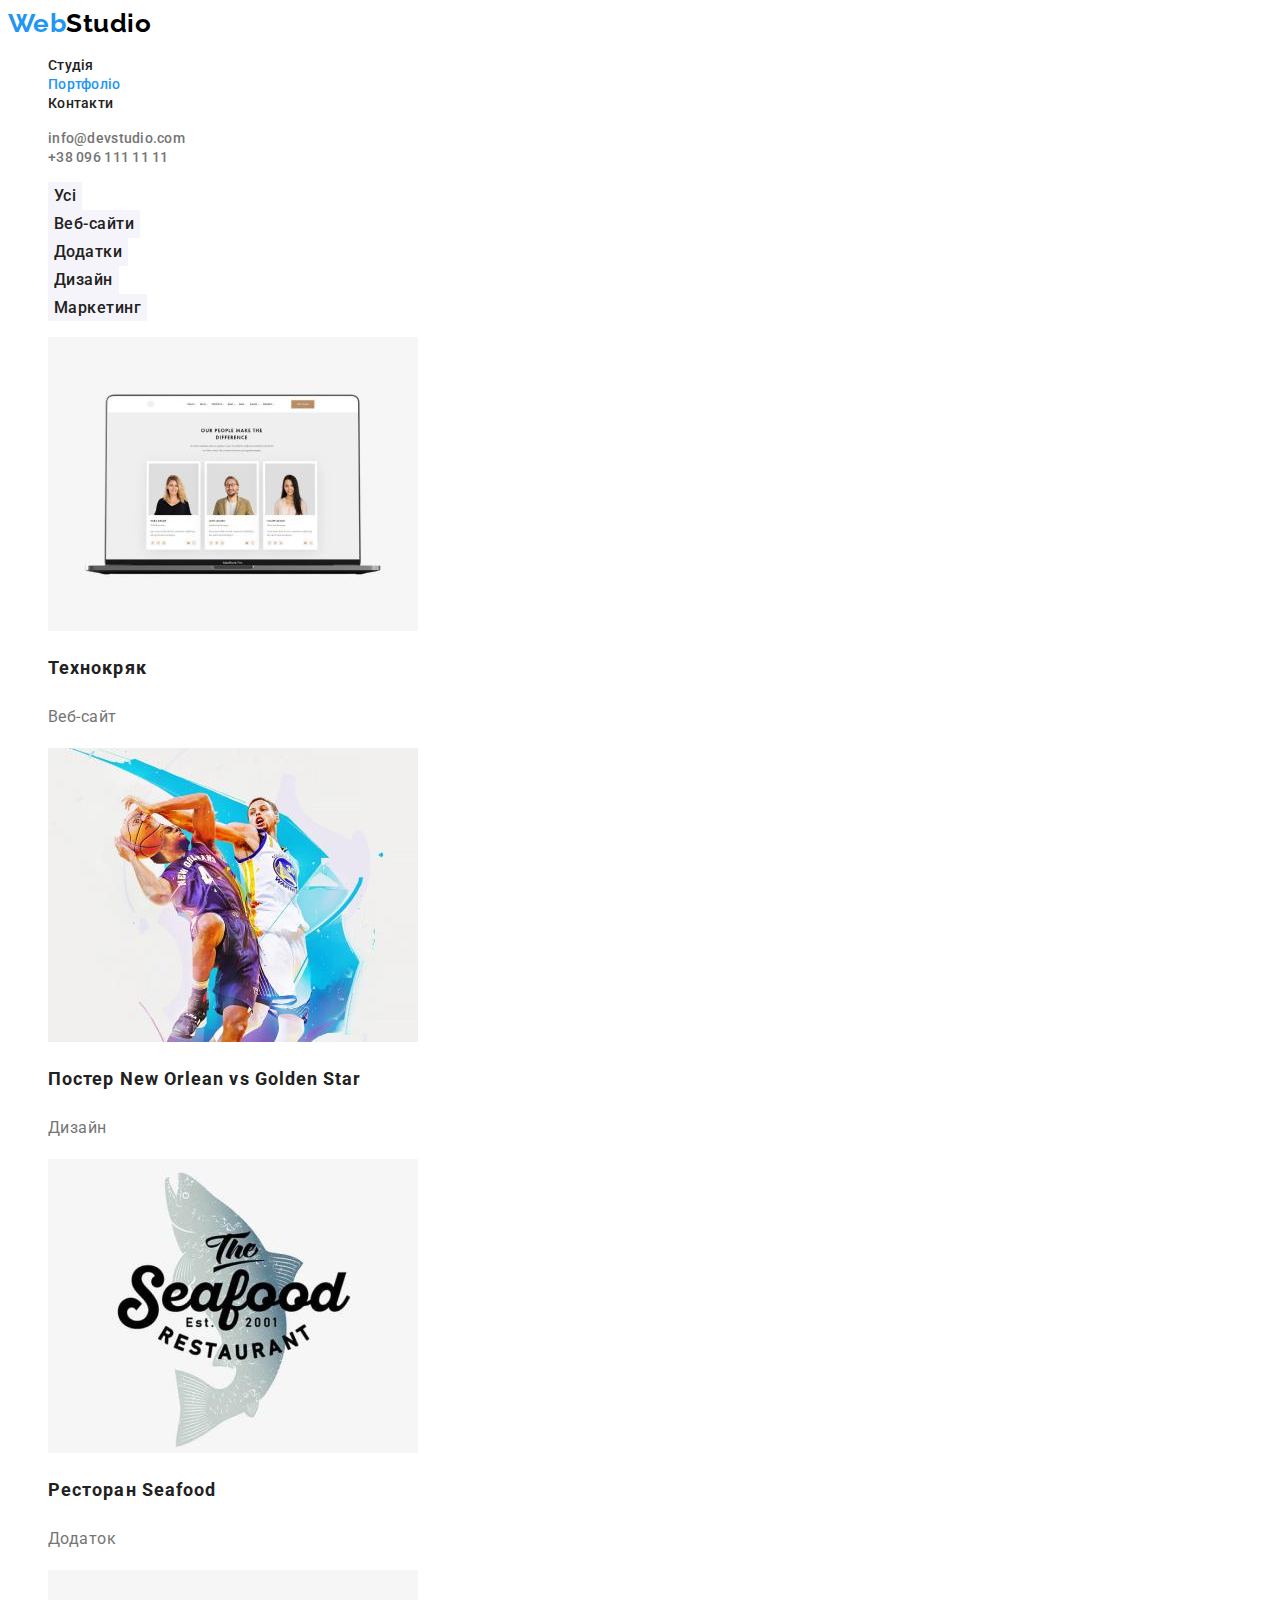
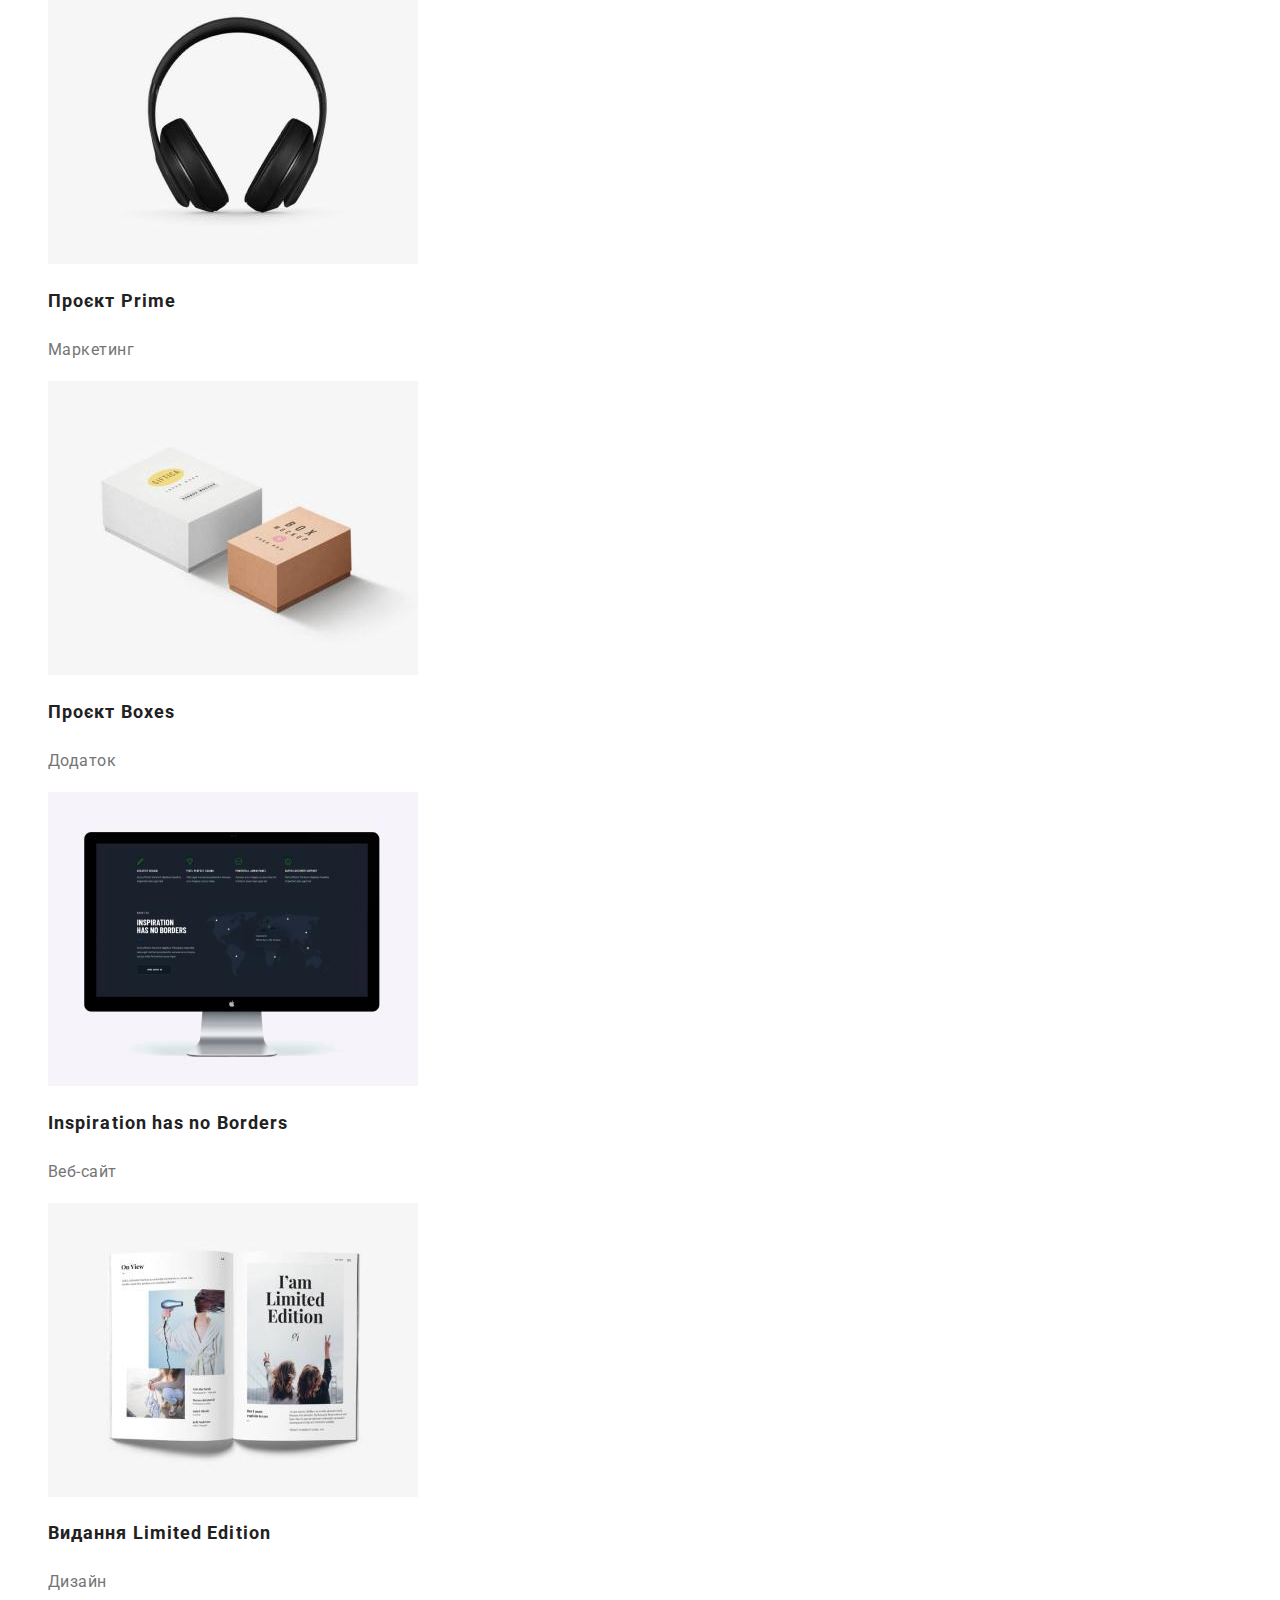
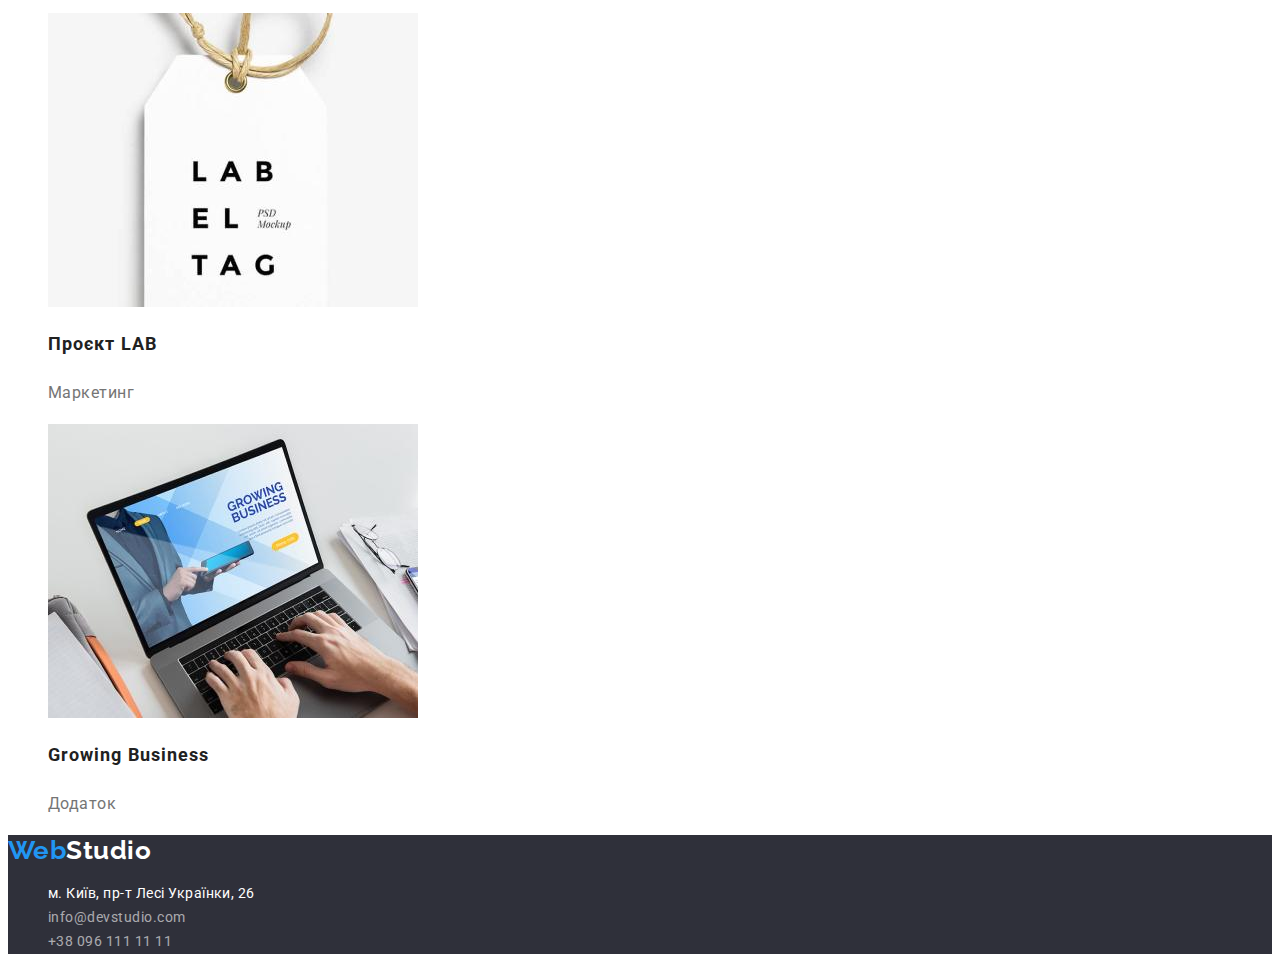
==== portfolio.html @ 3ae91837 "Initial commit" ====
<!DOCTYPE html>
<html lang="uk">
<head>
    <meta charset="UTF-8">
    <meta http-equiv="X-UA-Compatible" content="IE=edge">
    <meta name="viewport" content="width=device-width, initial-scale=1.0">
    <link rel="preconnect" href="https://fonts.googleapis.com">
    <link rel="preconnect" href="https://fonts.gstatic.com" crossorigin>
    <link href="https://fonts.googleapis.com/css2?family=Raleway:wght@700&family=Roboto:wght@400;500;700;900&display=swap" rel="stylesheet">
    <link rel="stylesheet" href="./css/styles.css">
    <title>Portfolio</title>
</head>
<body>
    <header class="header">
        <nav>
            <a class="logo link" href="./index.html">Web<span class="header-logo">Studio</span></a>
            <ul class="header-list list">
                <li class="header-item"><a class="header-link link" href="./index.html">Студія</a></li>
                <li class="header-item"><a class="header-link link current" href="./portfolio.html">Портфоліо</a></li>
                <li class="header-item"><a class="header-link link" href="">Контакти</a></li>
            </ul>
        </nav>
        <ul class="header-contacts list">
            <li><a class="header-contacts-link link" href="mailto:info@devstudio.com">info@devstudio.com</a></li>
            <li><a class="header-contacts-link link" href="tel:+380961111111">+38 096 111 11 11</a></li>
        </ul>
    </header>
    <main>  
        <section class="project">
            <h1 hidden>Наші проекти</h1>
            <ul class="projects-filter list">
                <li><button class="projects-btn btn" type="button">Усі</button></li>
                <li><button class="projects-btn btn" type="button">Веб-сайти</button></li>
                <li><button class="projects-btn btn" type="button">Додатки</button></li>
                <li><button class="projects-btn btn" type="button">Дизайн</button></li>
                <li><button class="projects-btn btn" type="button">Маркетинг</button></li>
            </ul>
            <ul class="projects-list list">
                <li class="projects-item">
                    <a class="projects-link link" href="" target="_blank" rel="noopener noreferrer nofollow">
                        <img src="./images/laptop.jpg" alt="Ноутбук" width="370" height="294">
                        <h2 class="projects-title title">Технокряк</h2>
                        <p class="projects-text">Веб-сайт</p>
                    </a>
                </li>
                <li class="projects-item">
                    <a class="projects-link link" href="" target="_blank" rel="noopener noreferrer nofollow">
                        <img src="./images/basketball.jpg" alt="Два баскетболісти НБА" width="370" height="294">
                        <h2 class="projects-title title">Постер New Orlean vs Golden Star</h2>
                        <p class="projects-text">Дизайн</p>
                    </a>
                </li>
                <li class="projects-item">
                    <a class="projects-link link" href="" target="_blank" rel="noopener noreferrer nofollow">
                        <img src="./images/seefood.jpg" alt="Логотіп ресторану море продуктів" width="370" height="294">
                        <h2 class="projects-title title">Ресторан Seafood</h2>
                        <p class="projects-text">Додаток</p>
                    </a>
                </li>
                <li class="projects-item">
                    <a class="projects-link link" href="" target="_blank" rel="noopener noreferrer nofollow">
                        <img src="./images/headphones.jpg" alt="Навушники" width="370" height="294">
                        <h2 class="projects-title title">Проєкт Prime</h2>
                        <p class="projects-text">Маркетинг</p>
                    </a>
                </li>
                <li class="projects-item">
                    <a class="projects-link link" href="" target="_blank" rel="noopener noreferrer nofollow">
                        <img src="./images/box.jpg" alt="Коробки" width="370" height="294">
                        <h2 class="projects-title title">Проєкт Boxes</h2>
                        <p class="projects-text">Додаток</p>
                    </a>
                </li>
                <li class="projects-item">
                    <a class="projects-link link" href="">
                        <img src="./images/computer.jpg" alt="Монітор" width="370" height="294">
                        <h2 class="projects-title title">Inspiration has no Borders</h2>
                        <p class="projects-text">Веб-сайт</p>
                    </a>
                </li>
                <li class="projects-item">
                    <a class="projects-link link" href="">
                        <img src="./images/book.jpg" alt="Книга" width="370" height="294">
                        <h2 class="projects-title title">Видання Limited Edition</h2>
                        <p class="projects-text">Дизайн</p>
                    </a>
                </li>
                <li class="projects-item">
                    <a class="projects-link link" href="" target="_blank" rel="noopener noreferrer nofollow">
                        <img src="./images/library.jpg" alt="Голотіп бібліотеки" width="370" height="294">
                        <h2 class="projects-title title">Проєкт LAB</h2>
                        <p class="projects-text">Маркетинг</p>
                    </a>
                </li>
                <li class="projects-item">
                    <a class="projects-link link" href="" target="_blank" rel="noopener noreferrer nofollow">
                        <img src="./images/work-laptop.jpg" alt="Робота за ноутбуком" width="370" height="294">
                        <h2 class="projects-title title">Growing Business</h2>
                        <p class="projects-text">Додаток</p>
                    </a>
                </li>
            </ul>
        </section>
    </main>
    <footer class="footer">
        <a class="logo link" href="./index.html">Web<span class="footer-logo">Studio</span></a>
        <address class="footer-address">
                <ul class="footer-list list">
                    <li class="footer-item item"><a class="footer-address-text link" href="https://goo.gl/maps/CPtrU1FHBa2aNyZL9" target="_blank" rel="noopener noreferrer nofollow">м. Київ, пр-т Лесі Українки, 26</a></li>
                    <li class="footer-item item"><a class="footer-link link" href="mailto:info@devstudio.com">info@devstudio.com</a></li>
                    <li class="footer-item item"><a class="footer-link link" href="tel:+380961111111">+38 096 111 11 11</a></li>
                </ul>
        </address>
    </footer>
</body>
</html>
---- css/styles.css ----
:root {
    --title-color: #212121;
    --text-color: #757575;
    --secondary-color: #ffffff;
    --accent-color: #2196f3;
    --header-logo: #000000;
    --footer-logo: #ffffff;
    --primary-background-color: #ffffff;
    --secondary-background-color: #2f303a;
    --team-background-color: #f5f4fa;
    --footer-link-color: rgba(255, 255, 255, 0.6);
    --hero-hover-btn-color: #188ce8;
    --project-btn-bg-color: #f5f4fa;
}

body {
    font-family: 'Roboto', sans-serif;
    letter-spacing: 0.03em;
    color: var(--text-color);
    background-color: var(--primary-background-color);
}

.link.current {
    color: var(--accent-color);
}

.title {
    color: var(--title-color);
}

.link {
    text-decoration: none;
}

.list {
    list-style: none;
}

.btn {
    cursor: pointer;
    border: none;
    font-family: inherit;
}

.logo {
    font-family: 'Raleway', sans-serif;
    font-weight: 700;
    font-size: 26px;
    line-height: 1.19;
    color: var(--accent-color);
}

/* -----HEADER----- */

.header {
    background-color: var(--primary-background-color);
}

.header-logo {
    color: var(--header-logo);
}

.header-link {
    font-weight: 500;
    font-size: 14px;
    line-height: 1.14;
    letter-spacing: 0.02em;
    color: var(--title-color);
}

.header-link:hover,
.header-link:focus,
.header-contacts-link:hover,
.header-contacts-link:focus {
    color: var(--accent-color);
}

.header-contacts-link {
    font-weight: 500;
    font-size: 14px;
    line-height: 1.14;
    letter-spacing: 0.02em;
    color: var(--text-color);
}


/* -----HERO----- */
.hero {
    background: var(--secondary-background-color);
}

.hero-title {
    font-weight: 900;
    font-size: 44px;
    line-height: 1.36;
    text-align: center;
    letter-spacing: 0.06em;
    text-transform: uppercase;
    color: var(--secondary-color);
}

.hero-btn {
    font-size: 16px;
    line-height: 1.87;
    display: flex;
    align-items: center;
    text-align: center;
    letter-spacing: 0.06em;
    background: var(--accent-color);
    color: var(--secondary-color);
}

.hero-btn:hover,
.hero-btn:focus {
    background-color: var(--hero-hover-btn-color);
    color: var(--secondary-color);
}

/* -----ADVANTAGES----- */
.advantages-title {
    font-size: 14px;
    line-height: 1.14;
    text-transform: uppercase;
}

.advantages-text {
    font-size: 14px;
    line-height: 1.71;
}

/* -----WORK----- */
.work-title {
    font-size: 36px;
    line-height: 1.16;
    text-align: center;
}

/* -----TEAM----- */
.team {
    background-color: var(--team-background-color);
}

.team-item{
    background-color: var(--primary-background-color);
}

.team-title {
    font-size: 36px;
    line-height: 1.16;
    text-align: center;
}

.team-name {
    font-weight: 500;
    font-size: 16px;
    line-height: 1.19;
    text-align: center;
}

.team-text {
    font-size: 16px;
    line-height: 1.19;
    text-align: center;
}

/* -----FOOTER----- */
.footer {
    background: var(--secondary-background-color);
}

.footer-logo {
    color: var(--footer-logo);
}

.footer-address-text {
    font-style: normal;
    font-size: 14px;
    line-height: 1.71;
    color: var(--secondary-color);
}

.footer-link {
    font-style: normal;
    font-size: 14px;
    line-height: 1.71;
    color: var(--footer-link-color);
}

.footer-link:hover,
.footer-link:focus {
    color: var(--accent-color);
}

/* -----PROJECTS----- */
.projects-btn {
    font-weight: 500;
    font-size: 16px;
    line-height: 1.62;
    text-align: center;
    letter-spacing: 0.03em;
    background-color: var(--project-btn-bg-color);
    color: var(--title-color);
}

.projects-btn:hover,
.projects-btn:focus {
    background: var(--accent-color);
    color: var(--secondary-color);;
}

.projects-title {
    font-weight: 700;
    font-size: 18px;
    line-height: 2;
    letter-spacing: 0.06em;
}

.projects-text {
    font-size: 16px;
    line-height: 1.87;
    color: var(--text-color);
}
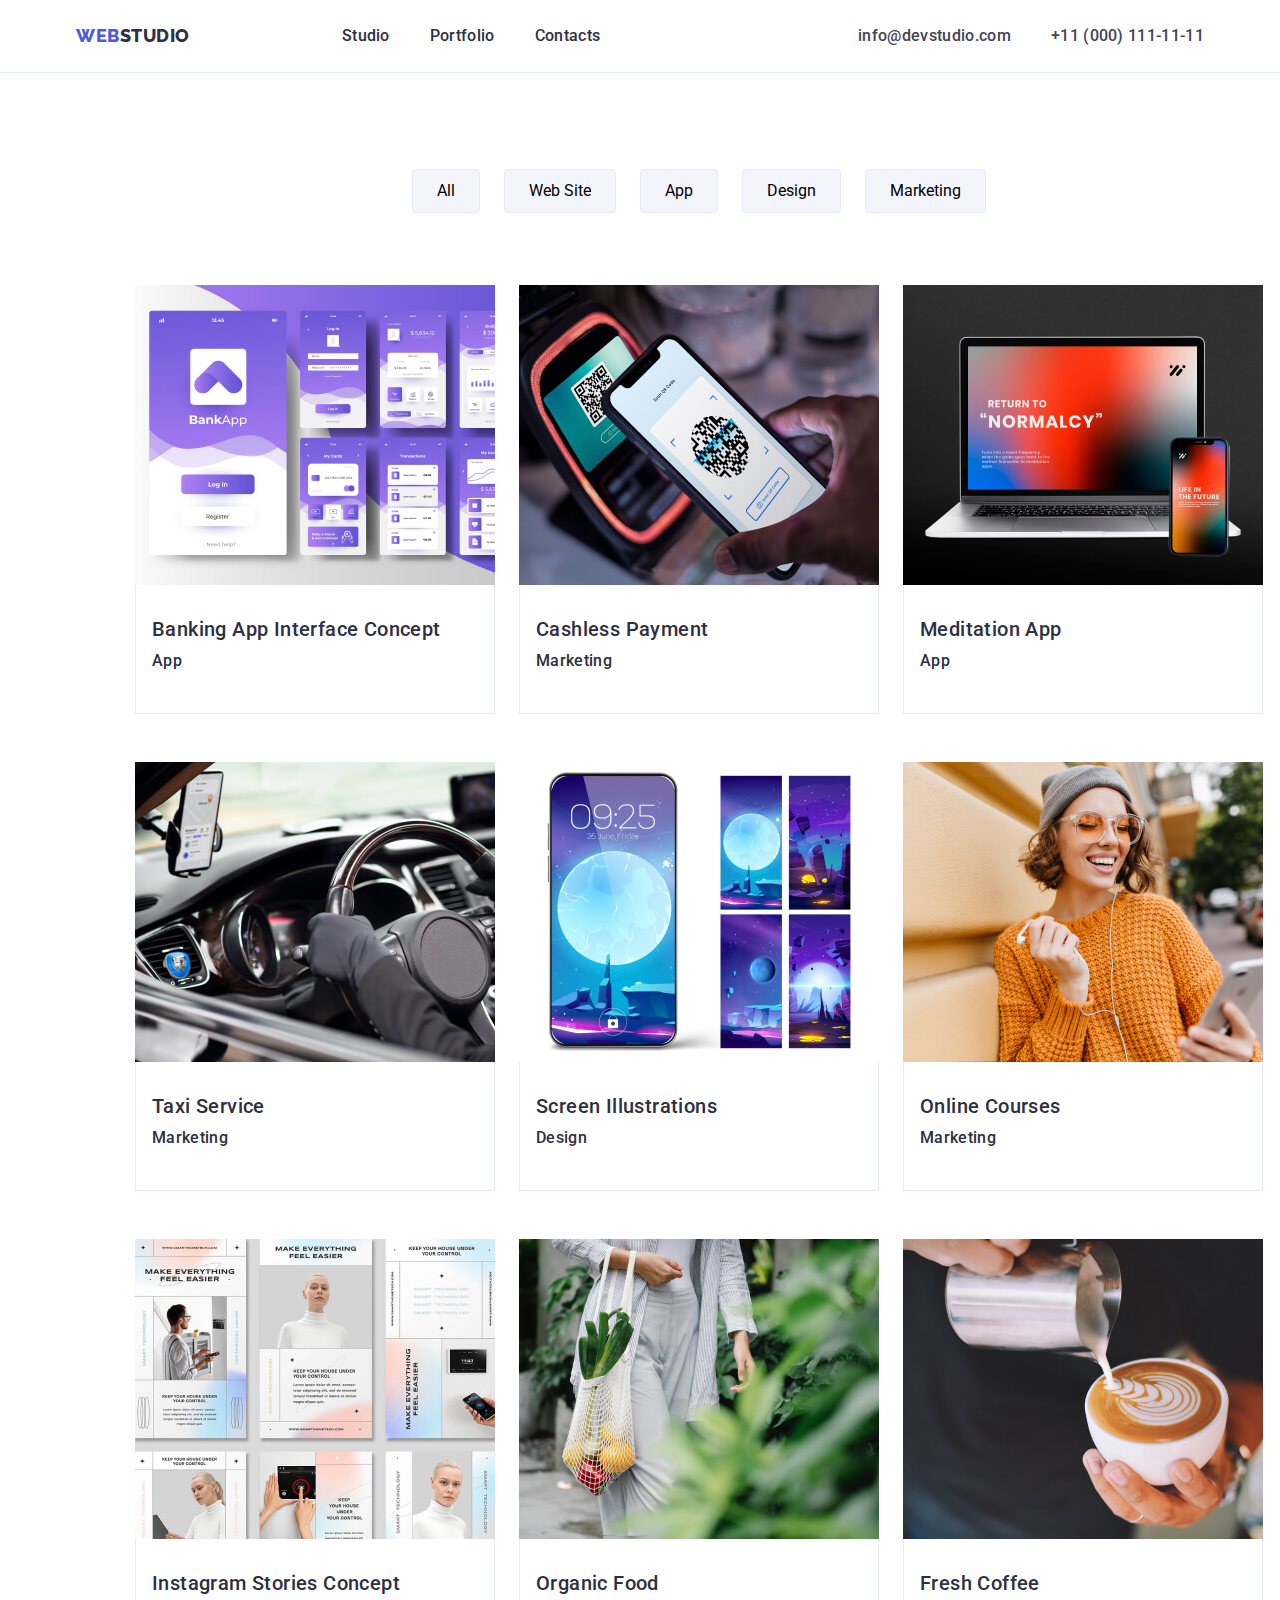
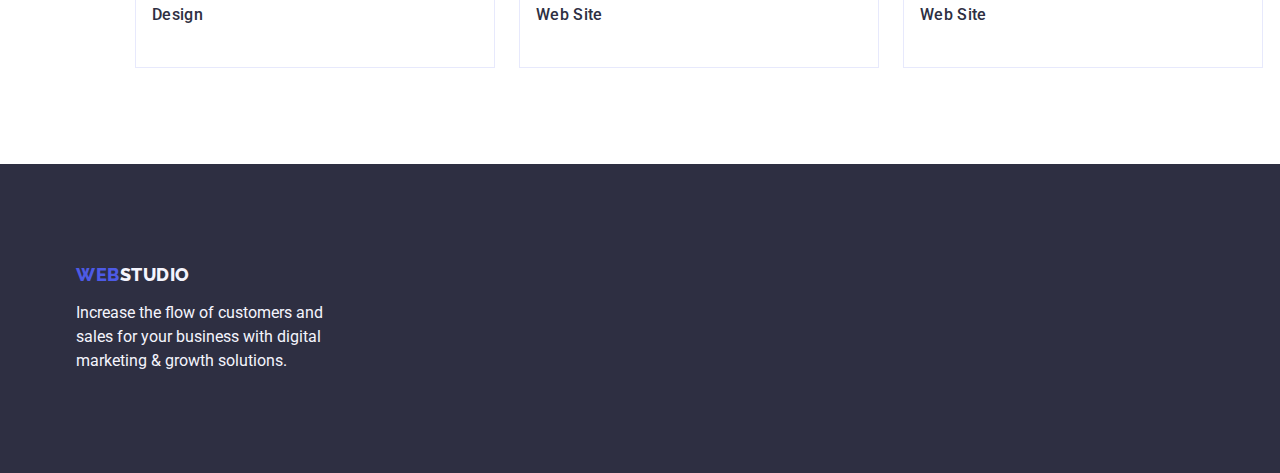
==== commit b79a0078: "test" ====
--- a/portfolio.html
+++ b/portfolio.html
@@ -1,116 +1,223 @@
 <!DOCTYPE html>
-<html lang="uk">
-<head>
-    <meta charset="UTF-8">
-    <meta http-equiv="X-UA-Compatible" content="IE=edge">
-    <meta name="viewport" content="width=device-width, initial-scale=1.0">
-    <link rel="preconnect" href="https://fonts.googleapis.com">
-    <link rel="preconnect" href="https://fonts.gstatic.com" crossorigin>
-    <link href="https://fonts.googleapis.com/css2?family=Raleway:wght@700&family=Roboto:wght@400;500;700;900&display=swap" rel="stylesheet">
-    <link rel="stylesheet" href="./css/styles.css">
+<html lang="en">
+  <head>
+    <meta charset="UTF-8" />
+    <meta http-equiv="X-UA-Compatible" content="IE=edge" />
+    <meta name="viewport" content="width=device-width, initial-scale=1.0" />
     <title>Portfolio</title>
-</head>
-<body>
+    <link rel="preconnect" href="https://fonts.googleapis.com" />
+    <link rel="preconnect" href="https://fonts.gstatic.com" crossorigin />
+    <link
+      href="https://fonts.googleapis.com/css2?family=Raleway:wght@400;700&family=Roboto:wght@400;500;700;900&display=swap"
+      rel="stylesheet"
+    />
+    <link
+      rel="stylesheet"
+      href="https://cdnjs.cloudflare.com/ajax/libs/modern-normalize/1.1.0/modern-normalize.min.css"
+    />
+    <link rel="stylesheet" href="./css/styles.css" />
+  </head>
+  <body>
+    <!-- Header -->
     <header class="header">
-        <nav>
-            <a class="logo link" href="./index.html">Web<span class="header-logo">Studio</span></a>
-            <ul class="header-list list">
-                <li class="header-item"><a class="header-link link" href="./index.html">Студія</a></li>
-                <li class="header-item"><a class="header-link link current" href="./portfolio.html">Портфоліо</a></li>
-                <li class="header-item"><a class="header-link link" href="">Контакти</a></li>
-            </ul>
+      <div class="container">
+        <!-- navigation menu -->
+        <nav class="nav">
+          <!-- Logo -->
+          <a href="./index.html" class="link nav-logo"
+            >Web<span class="nav-logo-item">Studio</span>
+          </a>
+          <ul class="list">
+            <li class="list-item">
+              <a href="./index.html" class="link nav-link">Studio</a>
+            </li>
+            <li class="list-item">
+              <a href="./portfolio.html" class="link nav-link">Portfolio</a>
+            </li>
+            <li class="list-item">
+              <a href="" class="link nav-link">Contacts</a>
+            </li>
+          </ul>
         </nav>
-        <ul class="header-contacts list">
-            <li><a class="header-contacts-link link" href="mailto:info@devstudio.com">info@devstudio.com</a></li>
-            <li><a class="header-contacts-link link" href="tel:+380961111111">+38 096 111 11 11</a></li>
-        </ul>
+        <!-- adress -->
+        <address class="address">
+          <ul class="list">
+            <li class="address-list-item">
+              <a href="mailto:info@devstudio.com" class="address-item link">info@devstudio.com</a>
+            </li>
+            <li class="address-list-item">
+              <a href="tel:+110001111111" class="address-item link">+11 (000) 111-11-11</a>
+            </li>
+          </ul>
+        </address>
+      </div>
     </header>
-    <main>  
-        <section class="project">
-            <h1 hidden>Наші проекти</h1>
-            <ul class="projects-filter list">
-                <li><button class="projects-btn btn" type="button">Усі</button></li>
-                <li><button class="projects-btn btn" type="button">Веб-сайти</button></li>
-                <li><button class="projects-btn btn" type="button">Додатки</button></li>
-                <li><button class="projects-btn btn" type="button">Дизайн</button></li>
-                <li><button class="projects-btn btn" type="button">Маркетинг</button></li>
-            </ul>
-            <ul class="projects-list list">
-                <li class="projects-item">
-                    <a class="projects-link link" href="" target="_blank" rel="noopener noreferrer nofollow">
-                        <img src="./images/laptop.jpg" alt="Ноутбук" width="370" height="294">
-                        <h2 class="projects-title title">Технокряк</h2>
-                        <p class="projects-text">Веб-сайт</p>
-                    </a>
-                </li>
-                <li class="projects-item">
-                    <a class="projects-link link" href="" target="_blank" rel="noopener noreferrer nofollow">
-                        <img src="./images/basketball.jpg" alt="Два баскетболісти НБА" width="370" height="294">
-                        <h2 class="projects-title title">Постер New Orlean vs Golden Star</h2>
-                        <p class="projects-text">Дизайн</p>
-                    </a>
-                </li>
-                <li class="projects-item">
-                    <a class="projects-link link" href="" target="_blank" rel="noopener noreferrer nofollow">
-                        <img src="./images/seefood.jpg" alt="Логотіп ресторану море продуктів" width="370" height="294">
-                        <h2 class="projects-title title">Ресторан Seafood</h2>
-                        <p class="projects-text">Додаток</p>
-                    </a>
-                </li>
-                <li class="projects-item">
-                    <a class="projects-link link" href="" target="_blank" rel="noopener noreferrer nofollow">
-                        <img src="./images/headphones.jpg" alt="Навушники" width="370" height="294">
-                        <h2 class="projects-title title">Проєкт Prime</h2>
-                        <p class="projects-text">Маркетинг</p>
-                    </a>
-                </li>
-                <li class="projects-item">
-                    <a class="projects-link link" href="" target="_blank" rel="noopener noreferrer nofollow">
-                        <img src="./images/box.jpg" alt="Коробки" width="370" height="294">
-                        <h2 class="projects-title title">Проєкт Boxes</h2>
-                        <p class="projects-text">Додаток</p>
-                    </a>
-                </li>
-                <li class="projects-item">
-                    <a class="projects-link link" href="">
-                        <img src="./images/computer.jpg" alt="Монітор" width="370" height="294">
-                        <h2 class="projects-title title">Inspiration has no Borders</h2>
-                        <p class="projects-text">Веб-сайт</p>
-                    </a>
-                </li>
-                <li class="projects-item">
-                    <a class="projects-link link" href="">
-                        <img src="./images/book.jpg" alt="Книга" width="370" height="294">
-                        <h2 class="projects-title title">Видання Limited Edition</h2>
-                        <p class="projects-text">Дизайн</p>
-                    </a>
-                </li>
-                <li class="projects-item">
-                    <a class="projects-link link" href="" target="_blank" rel="noopener noreferrer nofollow">
-                        <img src="./images/library.jpg" alt="Голотіп бібліотеки" width="370" height="294">
-                        <h2 class="projects-title title">Проєкт LAB</h2>
-                        <p class="projects-text">Маркетинг</p>
-                    </a>
-                </li>
-                <li class="projects-item">
-                    <a class="projects-link link" href="" target="_blank" rel="noopener noreferrer nofollow">
-                        <img src="./images/work-laptop.jpg" alt="Робота за ноутбуком" width="370" height="294">
-                        <h2 class="projects-title title">Growing Business</h2>
-                        <p class="projects-text">Додаток</p>
-                    </a>
-                </li>
-            </ul>
-        </section>
+    <!--main content  -->
+
+    <main>
+      <section class="section-portfolio">
+        <div class="container">
+          <!-- head -->
+
+          <h1 class="visually-hidden">Portfolio</h1>
+
+          <!-- filter -->
+
+          <ul class="list filter">
+            <li class="filter-list">
+              <button type="button" class="portfolio-btn">All</button>
+            </li>
+            <li class="filter-list">
+              <button type="button" class="portfolio-btn">Web Site</button>
+            </li>
+            <li class="filter-list">
+              <button type="button" class="portfolio-btn">App</button>
+            </li>
+            <li class="filter-list">
+              <button type="button" class="portfolio-btn">Design</button>
+            </li>
+            <li class="filter-list">
+              <button type="button" class="portfolio-btn">Marketing</button>
+            </li>
+          </ul>
+
+          <!-- product -->
+
+          <ul class="list cards">
+            <li class="card">
+              <a href="" class="link">
+                <img
+                  src="./images/portfolio/row1/banking-app.jpg"
+                  alt="Banking App Interface Concept"
+                  width="360"
+                />
+                <div class="card-categories">
+                  <h2 class="portfolio-title">Banking App Interface Concept</h2>
+                  <p class="portfolio-text">App</p>
+                </div>
+              </a>
+            </li>
+            <li class="card">
+              <a href="" class="link">
+                <img
+                  src="./images/portfolio/row1/cashles-payment.jpg"
+                  alt="Cashless Payment"
+                  width="360"
+                />
+                <div class="card-categories">
+                  <h2 class="portfolio-title">Cashless Payment</h2>
+                  <p class="portfolio-text">Marketing</p>
+                </div>
+              </a>
+            </li>
+            <li class="card">
+              <a href="" class="link">
+                <img
+                  src="./images/portfolio/row1/meditacion-app.jpg"
+                  alt="Meditation App"
+                  width="360"
+                />
+                <div class="card-categories">
+                  <h2 class="portfolio-title">Meditation App</h2>
+                  <p class="portfolio-text">App</p>
+                </div>
+              </a>
+            </li>
+            <li class="card">
+              <a href="" class="link">
+                <img
+                  src="./images/portfolio/row2/taxi-service.jpg"
+                  alt="Taxi Service"
+                  width="360"
+                />
+                <div class="card-categories">
+                  <h2 class="portfolio-title">Taxi Service</h2>
+                  <p class="portfolio-text">Marketing</p>
+                </div>
+              </a>
+            </li>
+            <li class="card">
+              <a href="" class="link">
+                <img
+                  src="./images/portfolio/row2/screen-illustrations.jpg"
+                  alt="Screen Illustrations"
+                  width="360"
+                />
+                <div class="card-categories">
+                  <h2 class="portfolio-title">Screen Illustrations</h2>
+                  <p class="portfolio-text">Design</p>
+                </div>
+              </a>
+            </li>
+            <li class="card">
+              <a href="" class="link">
+                <img
+                  src="./images/portfolio/row2/online-courses.jpg"
+                  alt="Online Courses"
+                  width="360"
+                />
+                <div class="card-categories">
+                  <h2 class="portfolio-title">Online Courses</h2>
+                  <p class="portfolio-text">Marketing</p>
+                </div>
+              </a>
+            </li>
+            <li class="card">
+              <a href="" class="link">
+                <img
+                  src="./images/portfolio/row3/instagram.jpg"
+                  alt="Instagram Stories Concept"
+                  width="360"
+                />
+                <div class="card-categories">
+                  <h2 class="portfolio-title">Instagram Stories Concept</h2>
+                  <p class="portfolio-text">Design</p>
+                </div>
+              </a>
+            </li>
+            <li class="card">
+              <a href="" class="link">
+                <img
+                  src="./images/portfolio/row3/organic-food.jpg"
+                  alt="Organic Food"
+                  width="360"
+                />
+                <div class="card-categories">
+                  <h2 class="portfolio-title">Organic Food</h2>
+                  <p class="portfolio-text">Web Site</p>
+                </div>
+              </a>
+            </li>
+            <li class="card">
+              <a href="" class="link">
+                <img
+                  src="./images/portfolio/row3/fresh-coffee.jpg"
+                  alt="Fresh Coffee"
+                  width="360"
+                />
+                <div class="card-categories">
+                  <h2 class="portfolio-title">Fresh Coffee</h2>
+                  <p class="portfolio-text">Web Site</p>
+                </div>
+              </a>
+            </li>
+          </ul>
+        </div>
+      </section>
     </main>
+
+    <!-- footer -->
     <footer class="footer">
-        <a class="logo link" href="./index.html">Web<span class="footer-logo">Studio</span></a>
-        <address class="footer-address">
-                <ul class="footer-list list">
-                    <li class="footer-item item"><a class="footer-address-text link" href="https://goo.gl/maps/CPtrU1FHBa2aNyZL9" target="_blank" rel="noopener noreferrer nofollow">м. Київ, пр-т Лесі Українки, 26</a></li>
-                    <li class="footer-item item"><a class="footer-link link" href="mailto:info@devstudio.com">info@devstudio.com</a></li>
-                    <li class="footer-item item"><a class="footer-link link" href="tel:+380961111111">+38 096 111 11 11</a></li>
-                </ul>
-        </address>
+      <div class="container">
+        <!-- logo -->
+        <a href="./index.html" class="link footer-logo"
+          >Web<span class="footer-logo-item">Studio</span>
+        </a>
+        <p class="text">
+          Increase the flow of customers and sales for your business with digital marketing & growth
+          solutions.
+        </p>
+      </div>
     </footer>
-</body>
-</html>+  </body>
+</html>
--- a/css/styles.css
+++ b/css/styles.css
@@ -1,222 +1,450 @@
 :root {
-    --title-color: #212121;
-    --text-color: #757575;
-    --secondary-color: #ffffff;
-    --accent-color: #2196f3;
-    --header-logo: #000000;
-    --footer-logo: #ffffff;
-    --primary-background-color: #ffffff;
-    --secondary-background-color: #2f303a;
-    --team-background-color: #f5f4fa;
-    --footer-link-color: rgba(255, 255, 255, 0.6);
-    --hero-hover-btn-color: #188ce8;
-    --project-btn-bg-color: #f5f4fa;
+  --text-color: #434455;
+  --dark-color: #2e2f42;
+  --primary-barnd-color: #4d5ae5;
+  --background-color: #ffffff;
+  --pressed-state-cl: #404bbf;
+  --light-color: #f4f4fd;
+  --heder-border-cl: #e7e9fc;
+}
+html {
+  box-sizing: border-box;
+}
+
+*,
+*::before,
+*::after {
+  box-sizing: inherit;
 }
 
 body {
-    font-family: 'Roboto', sans-serif;
-    letter-spacing: 0.03em;
-    color: var(--text-color);
-    background-color: var(--primary-background-color);
-}
-
-.link.current {
-    color: var(--accent-color);
-}
-
+  font-family: 'Roboto', sans-serif;
+  font-style: normal;
+  font-weight: 400;
+  font-size: 16px;
+  line-height: 24px;
+
+  color: var(--brand-color);
+  background-color: var(--background-color);
+}
+
+h1,
+h2,
+h3,
+h4,
+h5,
+h6,
+p,
+ul {
+  margin: 0;
+}
+
+/* utylits */
+.container {
+  width: 1158px;
+  padding-left: 15px;
+  padding-right: 15px;
+  margin-left: auto;
+  margin-right: auto;
+}
+.link {
+  text-decoration: none;
+}
+img {
+  display: block;
+}
+.visually-hidden {
+  position: absolute;
+  width: 1px;
+  height: 1px;
+  margin: -1px;
+  border: 0;
+  padding: 0;
+  white-space: nowrap;
+  clip-path: inset(100%);
+  clip: rect(0 0 0 0);
+  overflow: hidden;
+}
+
+/* defolt */
+.list {
+  list-style: none;
+  margin: 0;
+  padding: 0;
+}
+
+/* styles for index.html */
+
+/**
+  |============================
+  | header section
+  |============================
+*/
+.header .container {
+  display: flex;
+  align-items: center;
+  margin: 0 auto 0 auto;
+}
+.header {
+  border-bottom: 1px solid var(--heder-border-cl);
+}
+/* logo */
+.nav-logo {
+  font-family: 'Raleway', sans-serif;
+  font-style: normal;
+  font-weight: 800;
+  font-size: 18px;
+  line-height: 1.17;
+  margin-right: 76px;
+
+  letter-spacing: 0.03em;
+  text-decoration: none;
+  text-transform: uppercase;
+
+  color: var(--primary-barnd-color);
+}
+.nav-logo-item {
+  color: var(--dark-color);
+}
+
+/* navigation */
+.nav {
+  display: flex;
+  align-items: center;
+  margin-right: auto;
+
+  font-style: normal;
+  font-weight: 500;
+  font-size: 16px;
+  line-height: 24px;
+}
+
+.nav .list {
+  display: flex;
+  margin-left: 76px;
+  gap: 40px;
+}
+.nav-link {
+  display: flex;
+  padding-top: 24px;
+  padding-bottom: 24px;
+}
+.list .link {
+  color: var(--dark-color);
+  font-weight: 500;
+  font-size: 16px;
+  line-height: 1.5;
+  letter-spacing: 0.02em;
+}
+.list .link:hover,
+.list .link:focus {
+  color: var(--pressed-state-cl);
+}
+
+/* address */
+.address {
+  font-style: normal;
+}
+.address-item.link {
+  color: var(--text-color);
+}
+.address .list {
+  display: flex;
+}
+.address-list-item {
+  margin-right: 40px;
+}
+.address-list-item:last-child {
+  margin-right: 0;
+}
+/**
+  |============================
+  | hero section
+  |============================
+*/
+
+.hero {
+  padding: 188px 0;
+  text-align: center;
+  background-color: var(--dark-color);
+}
+
+.hero-title {
+  font-family: 'Roboto';
+  font-style: normal;
+  font-weight: 700;
+  font-size: 56px;
+  letter-spacing: 0.02em;
+  line-height: 1.07;
+
+  max-width: 496px;
+  text-align: center;
+  margin-bottom: 48px;
+  margin-left: auto;
+  margin-right: auto;
+
+  color: var(--background-color);
+}
+
+/* batton */
+.btn {
+  font-family: 'Roboto', sans-serif;
+  font-weight: 500;
+  font-size: 16px;
+  line-height: 1.5;
+  letter-spacing: 0.04em;
+
+  display: block;
+  margin: 0 auto;
+  border-radius: 4px;
+  padding: 16px 32px;
+  min-width: 169px;
+  height: 56px;
+  box-shadow: 0px 4px 4px rgba(0, 0, 0, 0.15);
+  border: none;
+
+  color: var(--background-color);
+  background-color: var(--primary-barnd-color);
+  cursor: pointer;
+}
+
+.btn:hover,
+.btn:focus {
+  background-color: var(--pressed-state-cl);
+}
+
+/**
+  |============================
+  | features section
+  |============================
+*/
+.features {
+  padding: 120px 0;
+}
+.features-head {
+  font-weight: 500;
+  font-size: 20px;
+  line-height: 1.2;
+  letter-spacing: 0.02em;
+
+  margin-bottom: 8px;
+
+  color: var(--dark-color);
+}
+.features-paragraf {
+  letter-spacing: 0.02em;
+}
+
+.features-description {
+  display: flex;
+  gap: 24px;
+}
+.features-list {
+  flex-basis: calc((100% - 72px) / 4);
+}
+.features-list:nth-last-child() {
+  margin-right: 0;
+}
+.features-list {
+  width: calc((100% - 72px) / 4);
+}
+/**
+  |============================
+  | product section
+  |============================
+*/
+.product-section {
+  padding-bottom: 120px;
+}
 .title {
-    color: var(--title-color);
-}
-
-.link {
-    text-decoration: none;
-}
-
-.list {
-    list-style: none;
-}
-
-.btn {
-    cursor: pointer;
-    border: none;
-    font-family: inherit;
-}
-
-.logo {
-    font-family: 'Raleway', sans-serif;
-    font-weight: 700;
-    font-size: 26px;
-    line-height: 1.19;
-    color: var(--accent-color);
-}
-
-/* -----HEADER----- */
-
-.header {
-    background-color: var(--primary-background-color);
-}
-
-.header-logo {
-    color: var(--header-logo);
-}
-
-.header-link {
-    font-weight: 500;
-    font-size: 14px;
-    line-height: 1.14;
-    letter-spacing: 0.02em;
-    color: var(--title-color);
-}
-
-.header-link:hover,
-.header-link:focus,
-.header-contacts-link:hover,
-.header-contacts-link:focus {
-    color: var(--accent-color);
-}
-
-.header-contacts-link {
-    font-weight: 500;
-    font-size: 14px;
-    line-height: 1.14;
-    letter-spacing: 0.02em;
-    color: var(--text-color);
-}
-
-
-/* -----HERO----- */
-.hero {
-    background: var(--secondary-background-color);
-}
-
-.hero-title {
-    font-weight: 900;
-    font-size: 44px;
-    line-height: 1.36;
-    text-align: center;
-    letter-spacing: 0.06em;
-    text-transform: uppercase;
-    color: var(--secondary-color);
-}
-
-.hero-btn {
-    font-size: 16px;
-    line-height: 1.87;
-    display: flex;
-    align-items: center;
-    text-align: center;
-    letter-spacing: 0.06em;
-    background: var(--accent-color);
-    color: var(--secondary-color);
-}
-
-.hero-btn:hover,
-.hero-btn:focus {
-    background-color: var(--hero-hover-btn-color);
-    color: var(--secondary-color);
-}
-
-/* -----ADVANTAGES----- */
-.advantages-title {
-    font-size: 14px;
-    line-height: 1.14;
-    text-transform: uppercase;
-}
-
-.advantages-text {
-    font-size: 14px;
-    line-height: 1.71;
-}
-
-/* -----WORK----- */
-.work-title {
-    font-size: 36px;
-    line-height: 1.16;
-    text-align: center;
-}
-
-/* -----TEAM----- */
+  font-family: 'Roboto';
+  font-style: normal;
+  font-weight: 700;
+  font-size: 36px;
+  line-height: 1.11;
+
+  text-align: center;
+  letter-spacing: 0.02em;
+  text-transform: capitalize;
+
+  margin-bottom: 72px;
+
+  color: var(--dark-color);
+}
+
+.list.product {
+  display: flex;
+}
+.product-list-item {
+  margin-right: 24px;
+}
+.product-list-item:last-child {
+  margin-right: 0;
+}
+.list.product:nth-last-child(3n) {
+  margin-right: 0;
+}
+.title.product {
+  margin-bottom: 72px;
+}
+/**
+  |============================
+  | team seection
+  |============================
+*/
+
 .team {
-    background-color: var(--team-background-color);
-}
-
-.team-item{
-    background-color: var(--primary-background-color);
+  padding: 120px 0;
+
+  background-color: var(--light-color);
+}
+
+.team .list {
+  display: flex;
+  gap: 24px;
+}
+
+.team-item {
+  flex-basis: calc((100% - 72px) / 4);
+
+  box-shadow: 0px 1px 6px rgba(46, 47, 66, 0.08), 0px 1px 1px rgba(46, 47, 66, 0.16),
+    0px 2px 1px rgba(46, 47, 66, 0.08);
+  border-radius: 0px 0px 4px 4px;
+  background-color: var(--background-color);
 }
 
 .team-title {
-    font-size: 36px;
-    line-height: 1.16;
-    text-align: center;
-}
-
-.team-name {
-    font-weight: 500;
-    font-size: 16px;
-    line-height: 1.19;
-    text-align: center;
-}
-
-.team-text {
-    font-size: 16px;
-    line-height: 1.19;
-    text-align: center;
-}
-
-/* -----FOOTER----- */
+  font-family: 'Roboto';
+  font-style: normal;
+  font-weight: 500;
+  font-size: 20px;
+  line-height: 24px;
+  text-align: center;
+  letter-spacing: 0.02em;
+  margin-bottom: 8px;
+
+  color: var(--dark-color);
+}
+
+.team-posicion {
+  font-family: 'Roboto';
+  font-style: normal;
+  font-weight: 400;
+  font-size: 16px;
+  line-height: 24px;
+  text-align: center;
+  letter-spacing: 0.02em;
+}
+
+.team-descr {
+  padding: 32px 16px;
+  border-radius: 0px 0px 4px 4px;
+}
+/**
+  |============================
+  | footer
+  |============================
+*/
+
 .footer {
-    background: var(--secondary-background-color);
-}
-
+  padding: 100px 0;
+
+  background-color: var(--dark-color);
+}
 .footer-logo {
-    color: var(--footer-logo);
-}
-
-.footer-address-text {
-    font-style: normal;
-    font-size: 14px;
-    line-height: 1.71;
-    color: var(--secondary-color);
-}
-
-.footer-link {
-    font-style: normal;
-    font-size: 14px;
-    line-height: 1.71;
-    color: var(--footer-link-color);
-}
-
-.footer-link:hover,
-.footer-link:focus {
-    color: var(--accent-color);
-}
-
-/* -----PROJECTS----- */
-.projects-btn {
-    font-weight: 500;
-    font-size: 16px;
-    line-height: 1.62;
-    text-align: center;
-    letter-spacing: 0.03em;
-    background-color: var(--project-btn-bg-color);
-    color: var(--title-color);
-}
-
-.projects-btn:hover,
-.projects-btn:focus {
-    background: var(--accent-color);
-    color: var(--secondary-color);;
-}
-
-.projects-title {
-    font-weight: 700;
-    font-size: 18px;
-    line-height: 2;
-    letter-spacing: 0.06em;
-}
-
-.projects-text {
-    font-size: 16px;
-    line-height: 1.87;
-    color: var(--text-color);
-}+  font-family: 'Raleway', sans-serif;
+  font-style: normal;
+  font-weight: 800;
+  font-size: 18px;
+  line-height: 1.17;
+  color: var(--primary-barnd-color);
+  display: inline-block;
+  align-items: center;
+  letter-spacing: 0.03em;
+  text-decoration: none;
+  text-transform: uppercase;
+}
+.footer-logo-item,
+.footer .text {
+  color: var(--light-color);
+}
+
+.footer-logo {
+  margin-bottom: 16px;
+}
+.footer .text {
+  width: 264px;
+}
+
+/**
+  |============================
+  | portfolio page
+  |============================
+*/
+.section-portfolio {
+  padding: 96px 120px;
+}
+
+/* filter */
+.portfolio-btn {
+  display: flex;
+  flex-direction: row;
+  justify-content: center;
+  align-items: center;
+  padding: 12px 24px;
+
+  background: var(--light-color);
+
+  border: 1px solid var(--heder-border-cl);
+  border-radius: 4px;
+  cursor: pointer;
+}
+
+.portfolio-btn:hover,
+.portfolio-btn:focus {
+  color: var(--background-color);
+  background-color: var(--pressed-state-cl);
+  border: 1px solid transparent;
+}
+.list.filter {
+  display: flex;
+  justify-content: center;
+  gap: 24px;
+  margin-bottom: 72px;
+}
+
+/* product */
+.portfolio-title {
+  margin-bottom: 8px;
+  font-weight: 500;
+  font-size: 20px;
+  line-height: 1.2;
+  letter-spacing: 0.02em;
+
+  color: var(--dark-color);
+}
+.portfolio-text {
+  font-size: 16px;
+  line-height: 1.5;
+  letter-spacing: 0.02em;
+  color: var(--dark-color);
+  margin-bottom: 8px;
+}
+/* Cards */
+
+.list.cards {
+  display: flex;
+  flex-wrap: wrap;
+  column-gap: 24px;
+  row-gap: 48px;
+}
+.card {
+  width: 360px;
+
+  background: #ffffff;
+}
+.card-categories {
+  padding: 32px 16px;
+  border: 1px solid #e7e9fc;
+  border-top: none;
+}
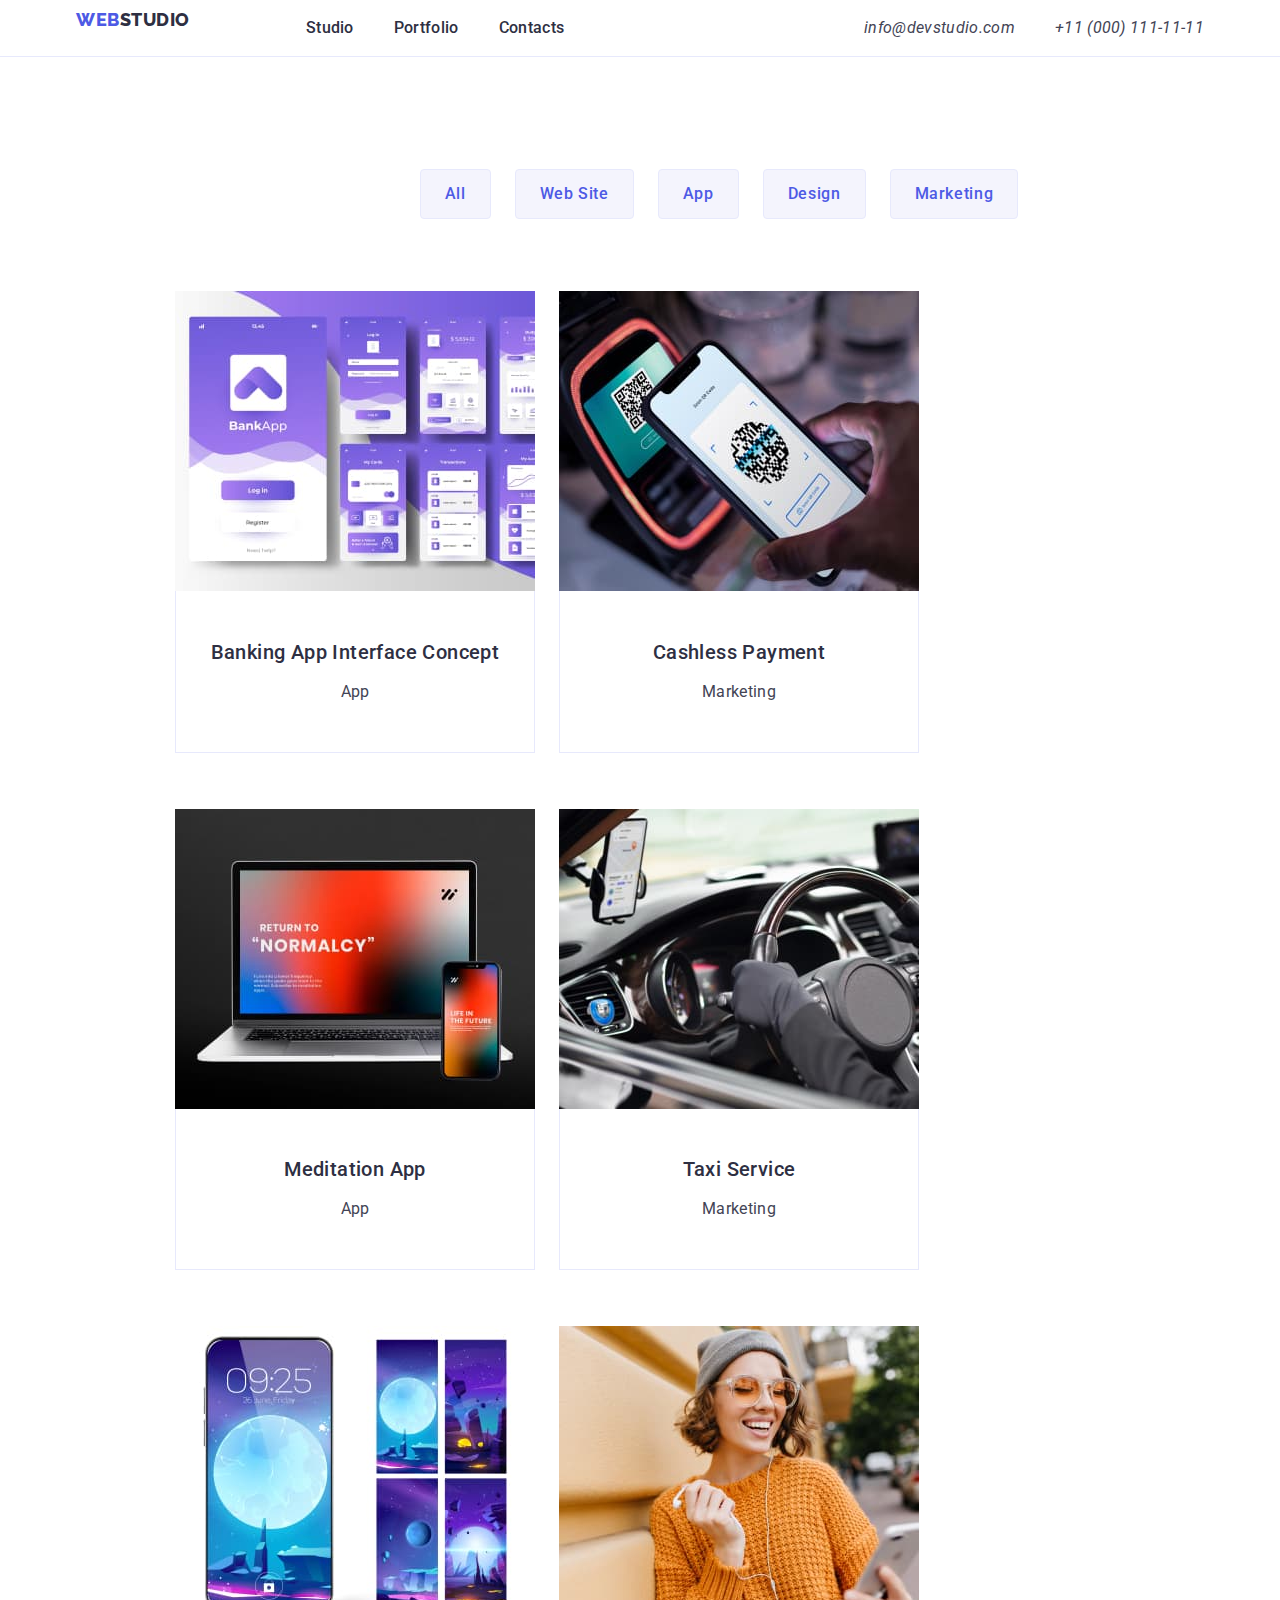
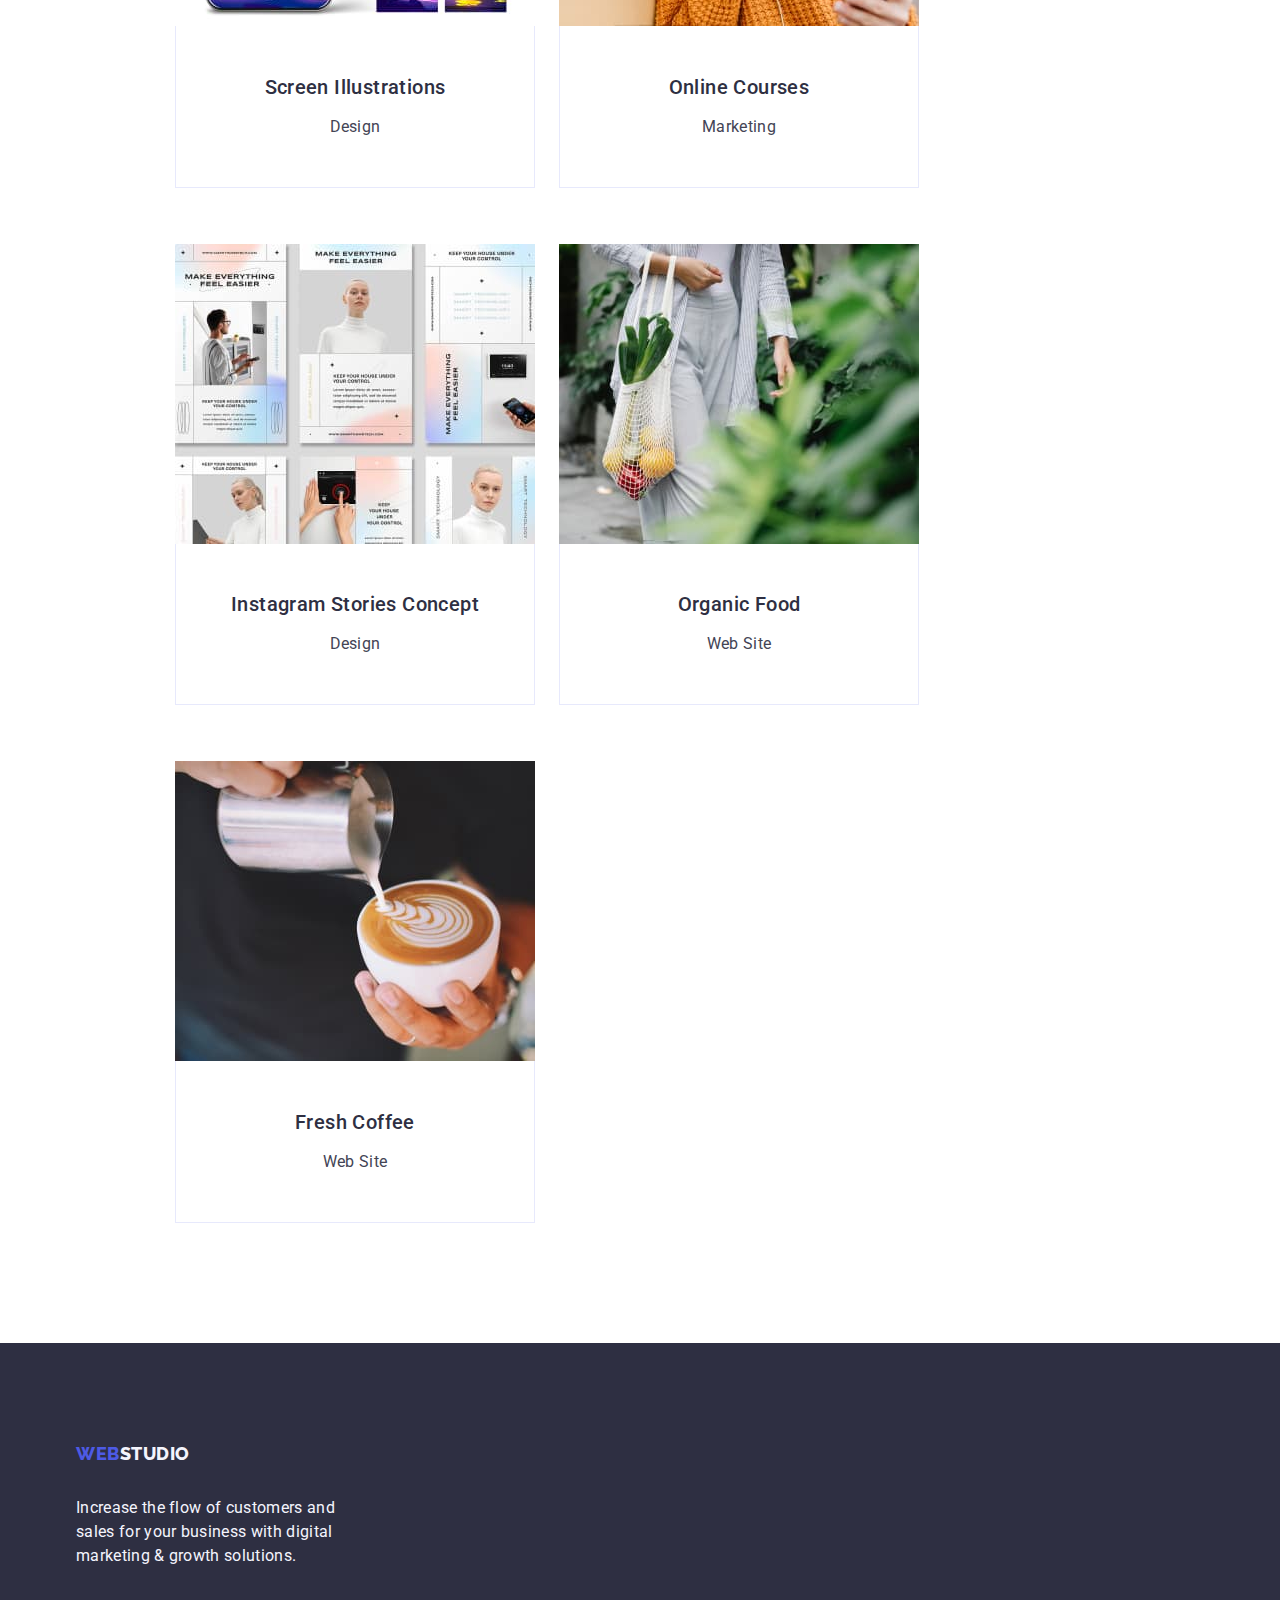
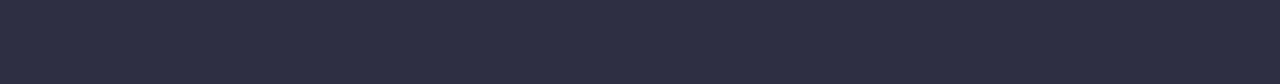
==== commit f4bd4d05: "test calc" ====
--- a/portfolio.html
+++ b/portfolio.html
@@ -1,223 +1,144 @@
 <!DOCTYPE html>
 <html lang="en">
-  <head>
-    <meta charset="UTF-8" />
-    <meta http-equiv="X-UA-Compatible" content="IE=edge" />
-    <meta name="viewport" content="width=device-width, initial-scale=1.0" />
-    <title>Portfolio</title>
-    <link rel="preconnect" href="https://fonts.googleapis.com" />
-    <link rel="preconnect" href="https://fonts.gstatic.com" crossorigin />
-    <link
-      href="https://fonts.googleapis.com/css2?family=Raleway:wght@400;700&family=Roboto:wght@400;500;700;900&display=swap"
-      rel="stylesheet"
-    />
-    <link
-      rel="stylesheet"
-      href="https://cdnjs.cloudflare.com/ajax/libs/modern-normalize/1.1.0/modern-normalize.min.css"
-    />
-    <link rel="stylesheet" href="./css/styles.css" />
-  </head>
-  <body>
-    <!-- Header -->
+<head>
+    <meta charset="UTF-8">
+    <meta http-equiv="X-UA-Compatible" content="IE=edge">
+    <meta name="viewport" content="width=device-width, initial-scale=1.0">
+    <title>Document</title>
+    <link rel="stylesheet" href="https://cdnjs.cloudflare.com/ajax/libs/modern-normalize/1.0.0/modern-normalize.min.css">
+    <link rel="preconnect" href="https://fonts.googleapis.com">
+    <link rel="preconnect" href="https://fonts.gstatic.com" crossorigin>
+    <link rel="stylesheet" href="https://fonts.googleapis.com/css2?family=Raleway:wght@700;800&family=Roboto:wght@400;500&display=swap">
+    <link rel="stylesheet" href="./css/styles.css">
+</head>
+<body>
     <header class="header">
-      <div class="container">
-        <!-- navigation menu -->
-        <nav class="nav">
-          <!-- Logo -->
-          <a href="./index.html" class="link nav-logo"
-            >Web<span class="nav-logo-item">Studio</span>
-          </a>
-          <ul class="list">
-            <li class="list-item">
-              <a href="./index.html" class="link nav-link">Studio</a>
-            </li>
-            <li class="list-item">
-              <a href="./portfolio.html" class="link nav-link">Portfolio</a>
-            </li>
-            <li class="list-item">
-              <a href="" class="link nav-link">Contacts</a>
-            </li>
-          </ul>
+        <div class="box container">
+            <nav class="nav-contacts">
+            <a href="./index.html" class="logo-link link">Web<span class="dark-logo">Studio</span></a>
+            <ul class="contacts-list list">
+                <li class="nav-item link"><a href="./index.html" class="contact-link link">Studio</a></li>
+                <li class="nav-item link"><a href="./portfolio.html" class="contact-link link">Portfolio</a></li>
+                <li class="nav-item link"><a href="" class="contact-link link">Contacts</a></li>
+            </ul>
         </nav>
-        <!-- adress -->
-        <address class="address">
-          <ul class="list">
-            <li class="address-list-item">
-              <a href="mailto:info@devstudio.com" class="address-item link">info@devstudio.com</a>
-            </li>
-            <li class="address-list-item">
-              <a href="tel:+110001111111" class="address-item link">+11 (000) 111-11-11</a>
-            </li>
-          </ul>
+        <address class="header-contacts">
+            <ul class="mail-list list">
+                <li class="contacts-item">
+                    <a href="mailto:info@devstudio.com" class="contacts-link link">info@devstudio.com</a>
+                </li>
+                <li class="contacs-item">
+                    <a href="tel:+110001111111" class="contacts-link link">+11 (000) 111-11-11</a>
+                </li>
+            </ul>
         </address>
-      </div>
+        </div>
     </header>
-    <!--main content  -->
-
-    <main>
-      <section class="section-portfolio">
-        <div class="container">
-          <!-- head -->
-
-          <h1 class="visually-hidden">Portfolio</h1>
-
-          <!-- filter -->
-
-          <ul class="list filter">
-            <li class="filter-list">
-              <button type="button" class="portfolio-btn">All</button>
-            </li>
-            <li class="filter-list">
-              <button type="button" class="portfolio-btn">Web Site</button>
-            </li>
-            <li class="filter-list">
-              <button type="button" class="portfolio-btn">App</button>
-            </li>
-            <li class="filter-list">
-              <button type="button" class="portfolio-btn">Design</button>
-            </li>
-            <li class="filter-list">
-              <button type="button" class="portfolio-btn">Marketing</button>
-            </li>
-          </ul>
-
-          <!-- product -->
-
-          <ul class="list cards">
-            <li class="card">
-              <a href="" class="link">
-                <img
-                  src="./images/portfolio/row1/banking-app.jpg"
-                  alt="Banking App Interface Concept"
-                  width="360"
-                />
-                <div class="card-categories">
-                  <h2 class="portfolio-title">Banking App Interface Concept</h2>
-                  <p class="portfolio-text">App</p>
-                </div>
-              </a>
-            </li>
-            <li class="card">
-              <a href="" class="link">
-                <img
-                  src="./images/portfolio/row1/cashles-payment.jpg"
-                  alt="Cashless Payment"
-                  width="360"
-                />
-                <div class="card-categories">
-                  <h2 class="portfolio-title">Cashless Payment</h2>
-                  <p class="portfolio-text">Marketing</p>
-                </div>
-              </a>
-            </li>
-            <li class="card">
-              <a href="" class="link">
-                <img
-                  src="./images/portfolio/row1/meditacion-app.jpg"
-                  alt="Meditation App"
-                  width="360"
-                />
-                <div class="card-categories">
-                  <h2 class="portfolio-title">Meditation App</h2>
-                  <p class="portfolio-text">App</p>
-                </div>
-              </a>
-            </li>
-            <li class="card">
-              <a href="" class="link">
-                <img
-                  src="./images/portfolio/row2/taxi-service.jpg"
-                  alt="Taxi Service"
-                  width="360"
-                />
-                <div class="card-categories">
-                  <h2 class="portfolio-title">Taxi Service</h2>
-                  <p class="portfolio-text">Marketing</p>
-                </div>
-              </a>
-            </li>
-            <li class="card">
-              <a href="" class="link">
-                <img
-                  src="./images/portfolio/row2/screen-illustrations.jpg"
-                  alt="Screen Illustrations"
-                  width="360"
-                />
-                <div class="card-categories">
-                  <h2 class="portfolio-title">Screen Illustrations</h2>
-                  <p class="portfolio-text">Design</p>
-                </div>
-              </a>
-            </li>
-            <li class="card">
-              <a href="" class="link">
-                <img
-                  src="./images/portfolio/row2/online-courses.jpg"
-                  alt="Online Courses"
-                  width="360"
-                />
-                <div class="card-categories">
-                  <h2 class="portfolio-title">Online Courses</h2>
-                  <p class="portfolio-text">Marketing</p>
-                </div>
-              </a>
-            </li>
-            <li class="card">
-              <a href="" class="link">
-                <img
-                  src="./images/portfolio/row3/instagram.jpg"
-                  alt="Instagram Stories Concept"
-                  width="360"
-                />
-                <div class="card-categories">
-                  <h2 class="portfolio-title">Instagram Stories Concept</h2>
-                  <p class="portfolio-text">Design</p>
-                </div>
-              </a>
-            </li>
-            <li class="card">
-              <a href="" class="link">
-                <img
-                  src="./images/portfolio/row3/organic-food.jpg"
-                  alt="Organic Food"
-                  width="360"
-                />
-                <div class="card-categories">
-                  <h2 class="portfolio-title">Organic Food</h2>
-                  <p class="portfolio-text">Web Site</p>
-                </div>
-              </a>
-            </li>
-            <li class="card">
-              <a href="" class="link">
-                <img
-                  src="./images/portfolio/row3/fresh-coffee.jpg"
-                  alt="Fresh Coffee"
-                  width="360"
-                />
-                <div class="card-categories">
-                  <h2 class="portfolio-title">Fresh Coffee</h2>
-                  <p class="portfolio-text">Web Site</p>
-                </div>
-              </a>
-            </li>
-          </ul>
+        <main class="main">
+            <!-- section -->
+            <section class="section">
+                <div class="container">
+                    <h1 hidden>Filters</h1>
+            <ul class="button-list list">
+                <li><button type="button" class="portfolio-button">All</button></li>
+                <li><button type="button" class="portfolio-button">Web Site</button></li>
+                <li><button type="button" class="portfolio-button">App</button></li>
+                <li><button type="button" class="portfolio-button">Design</button></li>
+                <li><button type="button" class="portfolio-button">Marketing</button></li>
+            </ul>
+                <ul class="card-list list">
+                    <li class="card">
+                        <a href="" class="link" >
+                            <img src="./images/img-4.jpg" alt="image1" width="360">
+                            <div class="box-image">
+                                <h2 class="caption">Banking App Interface Concept</h2>
+                                <p class="text">App</p>
+                            </div>
+                        </a>
+                    </li>
+                    <li class="card">
+                        <a href="" class="link">
+                            <img src="./images/img-3-3.jpg" alt="image2" width="360">
+                            <div class="box-image">
+                                <h2 class="caption">Cashless Payment</h2>
+                                <p class="text">Marketing</p>
+                            </div>
+                        </a>
+                    </li>
+                    <li class="card">
+                        <a href="" class="link">
+                            <img src="./images/img-4-3.jpg" alt="image3" width="360">
+                            <div class="box-image">
+                                <h2 class="caption">Meditation App</h2>
+                                <P class="text">App</P>
+                            </div>
+                        </a>
+                    </li>
+                    <li class="card">
+                        <a href="" class="link">
+                            <img src="./images/img-5-2.jpg" alt="image2" width="360">
+                            <div class="box-image">
+                                <h2 class="caption">Taxi Service</h2>
+                                <p class="text">Marketing</p> 
+                            </div>
+                        </a>
+                    </li>
+                    <li class="card">
+                        <a href="" class="link">
+                            <img src="./images/img-6-2.jpg" alt="image5" width="360">
+                            <div class="box-image">
+                                <h2 class="caption">Screen Illustrations</h2>
+                                <p class="text">Design</p>
+                            </div>
+                        </a>
+                    </li>
+                    <li class="card">
+                        <a href="" class="link">
+                            <img src="./images/img-7-2.jpg" alt="image6" width="360">
+                            <div class="box-image">
+                                <h2 class="caption">Online Courses</h2>
+                                <p class="text">Marketing</p>
+                            </div>
+                        </a>                
+                    </li>
+                    <li class="card">
+                        <a href="" class="link">
+                            <img src="./images/img-8-2.jpg" alt="image7" width="360">
+                            <div class="box-image">
+                                <h2 class="caption">Instagram Stories Concept</h2>
+                                <p class="text">Design</p>
+                            </div>
+                        </a>
+                    </li>
+                    <li class="card">
+                        <a href="" class="link">
+                            <img src="./images/img-9-2.jpg" alt="image8" width="360">
+                            <div class="box-image">
+                                <h2 class="caption">Organic Food</h2>
+                                <p class="text">Web Site</p>
+                            </div>
+                        </a>
+                    </li>
+                    <li class="card">
+                        <a href="" class="link">
+                            <img src="./images/img-10-2.jpg" alt="image9" width="360">
+                            <div class="box-image">
+                                <h2 class="caption">Fresh Coffee</h2>
+                                <p class="text">Web Site</p>
+                            </div>
+                        </a>
+                    </li>
+                </ul>
+            </div>
+            </section>
+        </main>
+        <footer class="footer">
+            <div class="container">
+                <a href="./index.html" class="logo-link link">Web<span class="light-logo">Studio</span></a>
+                <p class="text-footer">
+                Increase the flow of customers and sales for your business with digital marketing & growth solutions.
+            </p>
         </div>
-      </section>
-    </main>
-
-    <!-- footer -->
-    <footer class="footer">
-      <div class="container">
-        <!-- logo -->
-        <a href="./index.html" class="link footer-logo"
-          >Web<span class="footer-logo-item">Studio</span>
-        </a>
-        <p class="text">
-          Increase the flow of customers and sales for your business with digital marketing & growth
-          solutions.
-        </p>
-      </div>
-    </footer>
-  </body>
-</html>
+        </footer>
+</body>
+</html>--- a/css/styles.css
+++ b/css/styles.css
@@ -1,450 +1,246 @@
-:root {
-  --text-color: #434455;
-  --dark-color: #2e2f42;
-  --primary-barnd-color: #4d5ae5;
-  --background-color: #ffffff;
-  --pressed-state-cl: #404bbf;
-  --light-color: #f4f4fd;
-  --heder-border-cl: #e7e9fc;
-}
-html {
-  box-sizing: border-box;
-}
-
 *,
 *::before,
-*::after {
-  box-sizing: inherit;
+*::after{
+    box-sizing: border-box;
 }
 
-body {
-  font-family: 'Roboto', sans-serif;
-  font-style: normal;
-  font-weight: 400;
-  font-size: 16px;
-  line-height: 24px;
-
-  color: var(--brand-color);
-  background-color: var(--background-color);
-}
-
-h1,
-h2,
-h3,
-h4,
-h5,
-h6,
-p,
-ul {
-  margin: 0;
-}
-
-/* utylits */
-.container {
-  width: 1158px;
-  padding-left: 15px;
-  padding-right: 15px;
-  margin-left: auto;
-  margin-right: auto;
-}
-.link {
-  text-decoration: none;
-}
-img {
-  display: block;
-}
-.visually-hidden {
-  position: absolute;
-  width: 1px;
-  height: 1px;
-  margin: -1px;
-  border: 0;
-  padding: 0;
-  white-space: nowrap;
-  clip-path: inset(100%);
-  clip: rect(0 0 0 0);
-  overflow: hidden;
-}
-
-/* defolt */
-.list {
-  list-style: none;
-  margin: 0;
-  padding: 0;
-}
-
-/* styles for index.html */
-
-/**
-  |============================
-  | header section
-  |============================
-*/
-.header .container {
-  display: flex;
-  align-items: center;
-  margin: 0 auto 0 auto;
-}
-.header {
-  border-bottom: 1px solid var(--heder-border-cl);
-}
-/* logo */
-.nav-logo {
-  font-family: 'Raleway', sans-serif;
-  font-style: normal;
-  font-weight: 800;
-  font-size: 18px;
-  line-height: 1.17;
-  margin-right: 76px;
-
-  letter-spacing: 0.03em;
-  text-decoration: none;
-  text-transform: uppercase;
-
-  color: var(--primary-barnd-color);
-}
-.nav-logo-item {
-  color: var(--dark-color);
-}
-
-/* navigation */
-.nav {
-  display: flex;
-  align-items: center;
-  margin-right: auto;
-
-  font-style: normal;
-  font-weight: 500;
-  font-size: 16px;
-  line-height: 24px;
-}
-
-.nav .list {
-  display: flex;
-  margin-left: 76px;
-  gap: 40px;
-}
-.nav-link {
-  display: flex;
-  padding-top: 24px;
-  padding-bottom: 24px;
-}
-.list .link {
-  color: var(--dark-color);
-  font-weight: 500;
-  font-size: 16px;
-  line-height: 1.5;
-  letter-spacing: 0.02em;
-}
-.list .link:hover,
-.list .link:focus {
-  color: var(--pressed-state-cl);
-}
-
-/* address */
-.address {
-  font-style: normal;
-}
-.address-item.link {
-  color: var(--text-color);
-}
-.address .list {
-  display: flex;
-}
-.address-list-item {
-  margin-right: 40px;
-}
-.address-list-item:last-child {
-  margin-right: 0;
-}
-/**
-  |============================
-  | hero section
-  |============================
-*/
-
-.hero {
-  padding: 188px 0;
-  text-align: center;
-  background-color: var(--dark-color);
-}
-
-.hero-title {
-  font-family: 'Roboto';
-  font-style: normal;
-  font-weight: 700;
-  font-size: 56px;
-  letter-spacing: 0.02em;
-  line-height: 1.07;
-
-  max-width: 496px;
-  text-align: center;
-  margin-bottom: 48px;
-  margin-left: auto;
-  margin-right: auto;
-
-  color: var(--background-color);
-}
-
-/* batton */
-.btn {
-  font-family: 'Roboto', sans-serif;
-  font-weight: 500;
-  font-size: 16px;
-  line-height: 1.5;
-  letter-spacing: 0.04em;
-
-  display: block;
-  margin: 0 auto;
-  border-radius: 4px;
-  padding: 16px 32px;
-  min-width: 169px;
-  height: 56px;
-  box-shadow: 0px 4px 4px rgba(0, 0, 0, 0.15);
-  border: none;
-
-  color: var(--background-color);
-  background-color: var(--primary-barnd-color);
-  cursor: pointer;
-}
-
-.btn:hover,
-.btn:focus {
-  background-color: var(--pressed-state-cl);
-}
-
-/**
-  |============================
-  | features section
-  |============================
-*/
-.features {
-  padding: 120px 0;
-}
-.features-head {
-  font-weight: 500;
-  font-size: 20px;
-  line-height: 1.2;
-  letter-spacing: 0.02em;
-
-  margin-bottom: 8px;
-
-  color: var(--dark-color);
-}
-.features-paragraf {
-  letter-spacing: 0.02em;
-}
-
-.features-description {
-  display: flex;
-  gap: 24px;
-}
-.features-list {
-  flex-basis: calc((100% - 72px) / 4);
-}
-.features-list:nth-last-child() {
-  margin-right: 0;
-}
-.features-list {
-  width: calc((100% - 72px) / 4);
-}
-/**
-  |============================
-  | product section
-  |============================
-*/
-.product-section {
-  padding-bottom: 120px;
+.header{
+    display: flex;
+    align-items: center;
+    justify-content: space-between;
+    border-bottom: 1px solid var(--bottom-color);
+}
+.box{
+    display: flex;
+    align-items: center;
+}
+.container{
+    width: 1158px;
+    margin: auto;
+    padding: 0 15px;
+}
+.nav-contacts{
+    display: flex;
+    align-items: center;
+    margin-right: auto;
+}
+.contacts-list{
+    display: flex;
+    gap: 40px;
+}
+.mail-list{
+    display: flex;
+    gap: 40px;
+}
+body{
+    font-family: "Roboto",sans-serif;
+    font-size: 16px;
+    color: var(--base-text-color);
+    background-color: var(--primary-text-color);
+}
+:root{
+    --primary-text-color: #ffffff;
+    --title-text-color: #2e2f42;
+    --accent-color: #4d5ae5;
+    --base-text-color: #434455;
+    --bth-hover-color: #404bbf;
+    --bth-secondary-color: #e7e9fc;
+    --second-white-text: #f4f4fd;
+    --bottom-color: #e7e9fc;
+}
+.section-first{
+    background: var(--title-text-color);
+    padding: 188px 0;
+}
+.section-second{
+    padding: 120px 0;
+}
+.text-list{
+    display: flex;
+    gap: 24px;
+}
+.item-text{
+    width: calc((100% - 72px)/4);
+}
+.section-third{
+    padding-bottom: 120px;
+}
+.phone-list{
+    display: flex;
+    gap: 24px;
+}
+.item-fase{
+    flex-basis: calc((100% - 48px) / 3);
+}
+.section-fourth{
+    padding: 120px 0;
+}
+.fase-list{
+    display: flex;
+    gap: 24px;
+}
+.item-man{
+    flex-basis: calc((100% - 3 * 24px) / 4);
+}
+.holder{
+    padding: 32px 16px;
+    border-radius: 0px 0px 4px 4px;
+}
+.logo-link{
+    font-family: "Raleway",sans-serif;
+    font-weight: 800;
+    font-size: 18px; 
+    line-height: 1.17;
+    letter-spacing: 0.03em;
+    text-transform: uppercase;
+    color: var(--accent-color);
+    margin-right: 76px;
+    display: inline-block;
+    margin-bottom: 16px;
+}
+.dark-logo{
+    color: var(--title-text-color);
+}
+.light-logo{
+    color: var(--second-white-text);
+}
+.link{
+    text-decoration: none;
+}
+.list{
+    list-style: none;
+}
+.contact-link{
+font-weight: 500;
+font-size: 16px;
+letter-spacing: 0.02em;
+line-height: 1.5;
+color: var(--title-text-color);
+padding: 24px 0;
+}
+.contacts-link {
+    font-size: 16px;
+    line-height: 1.5;
+    letter-spacing: 0.02em;
+    color: var(--base-text-color);
+}
+.contact-link:hover,.contact-link:focus{
+    color: var(--bth-hover-color);
+}
+.contacts-link:hover,.contacts-link:focus{
+    color: var(--bth-hover-color);
 }
 .title {
-  font-family: 'Roboto';
-  font-style: normal;
-  font-weight: 700;
-  font-size: 36px;
-  line-height: 1.11;
-
-  text-align: center;
-  letter-spacing: 0.02em;
-  text-transform: capitalize;
-
-  margin-bottom: 72px;
-
-  color: var(--dark-color);
-}
-
-.list.product {
-  display: flex;
-}
-.product-list-item {
-  margin-right: 24px;
-}
-.product-list-item:last-child {
-  margin-right: 0;
-}
-.list.product:nth-last-child(3n) {
-  margin-right: 0;
-}
-.title.product {
-  margin-bottom: 72px;
-}
-/**
-  |============================
-  | team seection
-  |============================
-*/
-
-.team {
-  padding: 120px 0;
-
-  background-color: var(--light-color);
-}
-
-.team .list {
-  display: flex;
-  gap: 24px;
-}
-
-.team-item {
-  flex-basis: calc((100% - 72px) / 4);
-
-  box-shadow: 0px 1px 6px rgba(46, 47, 66, 0.08), 0px 1px 1px rgba(46, 47, 66, 0.16),
-    0px 2px 1px rgba(46, 47, 66, 0.08);
-  border-radius: 0px 0px 4px 4px;
-  background-color: var(--background-color);
-}
-
-.team-title {
-  font-family: 'Roboto';
-  font-style: normal;
-  font-weight: 500;
-  font-size: 20px;
-  line-height: 24px;
-  text-align: center;
-  letter-spacing: 0.02em;
-  margin-bottom: 8px;
-
-  color: var(--dark-color);
-}
-
-.team-posicion {
-  font-family: 'Roboto';
-  font-style: normal;
-  font-weight: 400;
-  font-size: 16px;
-  line-height: 24px;
-  text-align: center;
-  letter-spacing: 0.02em;
-}
-
-.team-descr {
-  padding: 32px 16px;
-  border-radius: 0px 0px 4px 4px;
-}
-/**
-  |============================
-  | footer
-  |============================
-*/
-
-.footer {
-  padding: 100px 0;
-
-  background-color: var(--dark-color);
-}
-.footer-logo {
-  font-family: 'Raleway', sans-serif;
-  font-style: normal;
-  font-weight: 800;
-  font-size: 18px;
-  line-height: 1.17;
-  color: var(--primary-barnd-color);
-  display: inline-block;
-  align-items: center;
-  letter-spacing: 0.03em;
-  text-decoration: none;
-  text-transform: uppercase;
-}
-.footer-logo-item,
-.footer .text {
-  color: var(--light-color);
-}
-
-.footer-logo {
-  margin-bottom: 16px;
-}
-.footer .text {
-  width: 264px;
-}
-
-/**
-  |============================
-  | portfolio page
-  |============================
-*/
-.section-portfolio {
-  padding: 96px 120px;
-}
-
-/* filter */
-.portfolio-btn {
-  display: flex;
-  flex-direction: row;
-  justify-content: center;
-  align-items: center;
-  padding: 12px 24px;
-
-  background: var(--light-color);
-
-  border: 1px solid var(--heder-border-cl);
-  border-radius: 4px;
-  cursor: pointer;
-}
-
-.portfolio-btn:hover,
-.portfolio-btn:focus {
-  color: var(--background-color);
-  background-color: var(--pressed-state-cl);
-  border: 1px solid transparent;
-}
-.list.filter {
-  display: flex;
-  justify-content: center;
-  gap: 24px;
-  margin-bottom: 72px;
-}
-
-/* product */
-.portfolio-title {
-  margin-bottom: 8px;
-  font-weight: 500;
-  font-size: 20px;
-  line-height: 1.2;
-  letter-spacing: 0.02em;
-
-  color: var(--dark-color);
-}
-.portfolio-text {
-  font-size: 16px;
-  line-height: 1.5;
-  letter-spacing: 0.02em;
-  color: var(--dark-color);
-  margin-bottom: 8px;
-}
-/* Cards */
-
-.list.cards {
-  display: flex;
-  flex-wrap: wrap;
-  column-gap: 24px;
-  row-gap: 48px;
-}
-.card {
-  width: 360px;
-
-  background: #ffffff;
-}
-.card-categories {
-  padding: 32px 16px;
-  border: 1px solid #e7e9fc;
-  border-top: none;
-}
+    font-size: 56px;
+    line-height:1.07;
+    letter-spacing: 0.02em;
+    color: var(--primary-text-color);
+    text-align: center;
+    max-width: 496px;
+    margin: 0 auto 48px;
+}
+.button{
+   font-family: "Roboto",sans-serif;
+   background-color: var(--accent-color);
+   font-weight: 500;
+   font-size: 16px;
+   line-height: 1.5;
+   letter-spacing: 0.04em;
+   color: var(--primary-text-color);
+   cursor: pointer;
+   display: block;
+   min-width: 169px;
+   height: 56px;
+   border: none;
+   border-radius: 4px;
+   margin: 0 auto;
+}
+.button:hover,.button:focus{
+   background-color: var(--bth-hover-color);
+}
+.caption{
+        font-weight: 500;
+        font-size: 20px;
+        line-height: 1.2;
+        letter-spacing: 0.02em;
+        color: var(--title-text-color);
+        margin-bottom: 8px;
+        text-align: center;
+}
+.text{
+        font-size: 16px;
+        line-height: 1.5;
+        letter-spacing: 0.02em;
+        color: var(--base-text-color);
+        text-align: center;
+}
+.subject{
+        font-weight: 700;
+        font-size: 36px;
+        line-height: 40px;
+        line-height: 1.11;
+        text-align: center;
+        letter-spacing: 0.02em;
+        text-transform: capitalize;
+        color: var(--title-text-color);
+        margin-bottom: 72px;
+}
+.footer{
+    background-color: var(--title-text-color);
+    padding: 100px 0;
+}
+.text-footer {
+    font-style: 16px;
+    line-height: 1.5;
+    letter-spacing: 0.02em;
+    color: var(--second-white-text);
+    max-width: 264px;
+}
+/* portfolio */
+.portfolio-button{
+    font-family: inherit;
+    font-weight: 500;
+    font-size: 16px;
+    line-height: 1.5;
+    letter-spacing: 0.04em;
+    cursor: pointer;
+    color: var(--accent-color);
+    background-color: var(--second-white-text);
+    border: 1px solid var(--bottom-color);
+}
+.portfolio-button:hover,.portfolio-button:focus{
+    color: var(--primary-text-color);
+    background-color: var(--bth-hover-color);
+    border: 1px solid transparent;
+}
+.section{
+    padding: 96px 120px;
+}
+.button-list{
+    display: flex;
+    justify-content: center;
+    gap: 24px;
+    margin-bottom: 72px;
+}
+.portfolio-button{
+    padding: 12px 24px;
+    border-radius: 4px;
+}
+.card-list{
+    display: flex;
+    flex-wrap: wrap;
+    column-gap: 24px;
+    row-gap: 48px;
+}
+.card{
+    width: calc((100% - 8px) / 3);
+}
+.box-image{
+    padding: 32px 16px;
+    border: 1px solid var(--bottom-color);
+    border-top: none;
+    margin-bottom: 8px;
+}
+img{
+    display: block;
+}
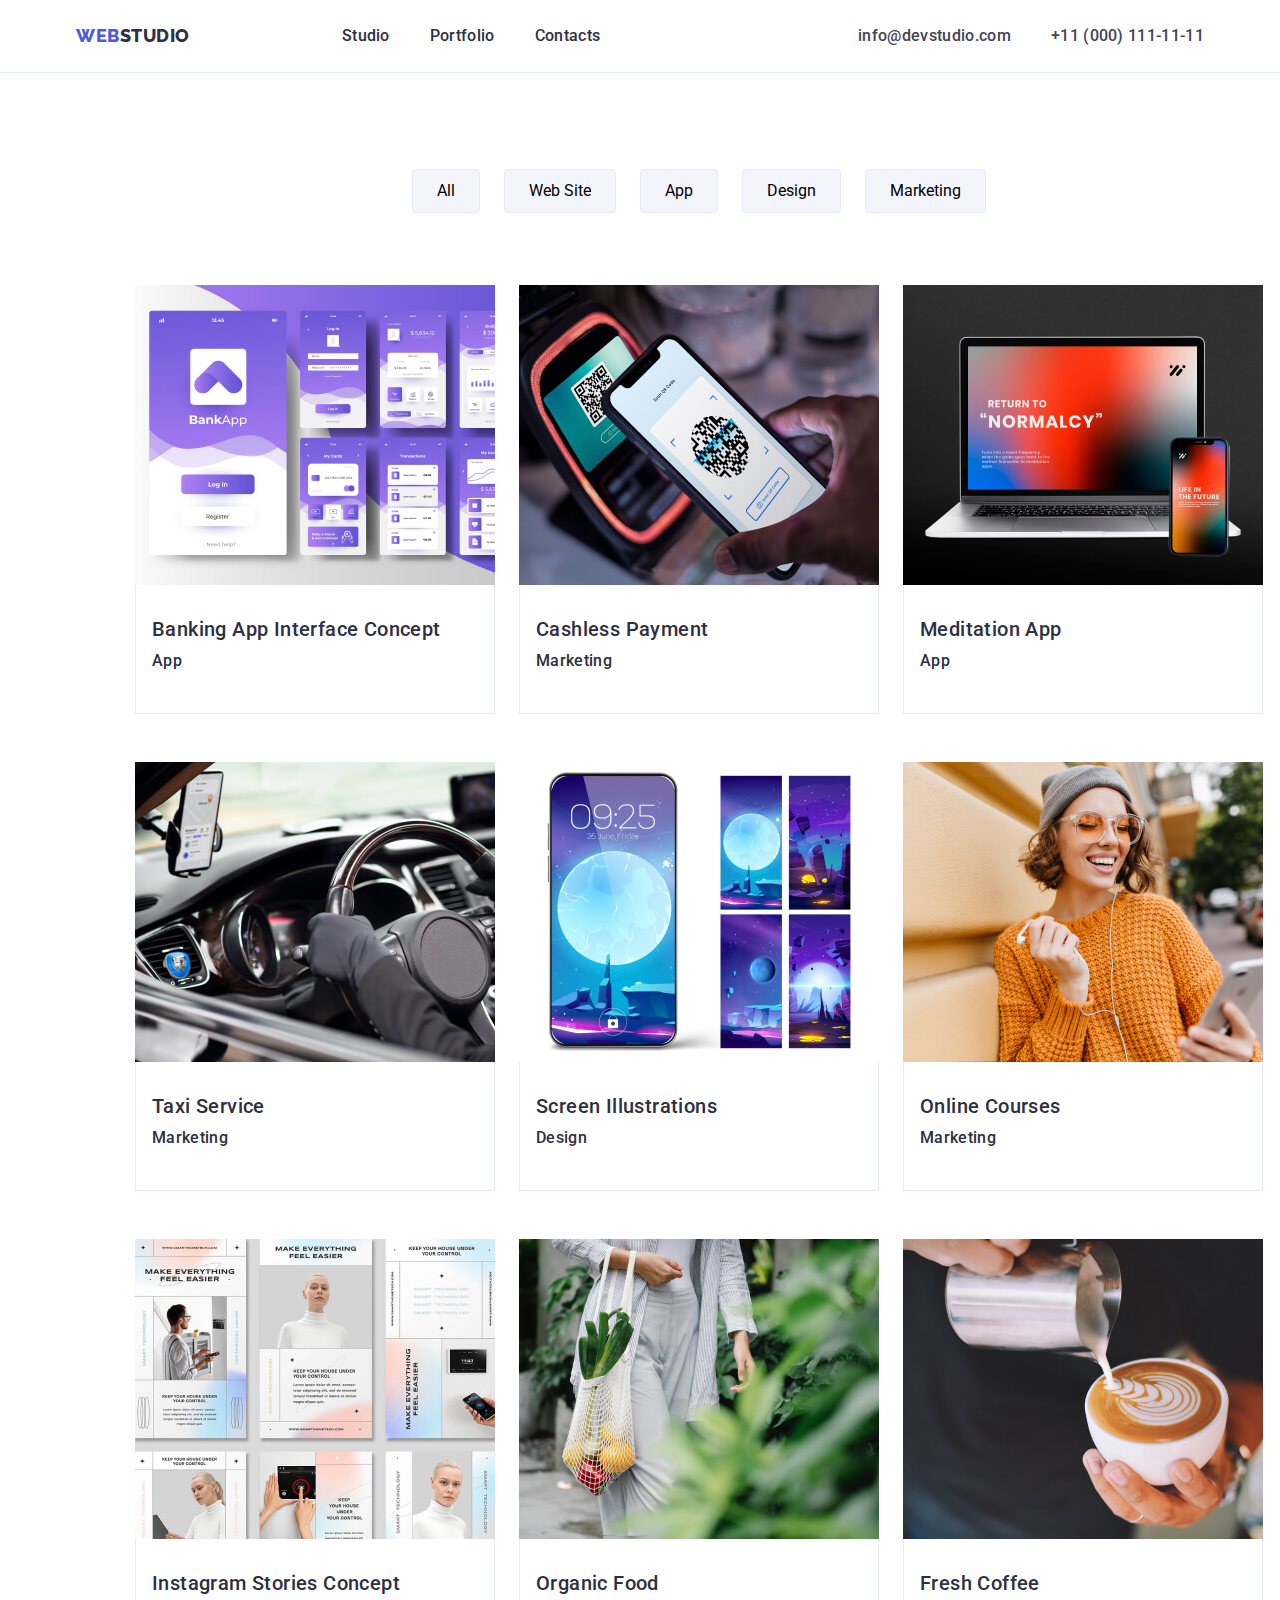
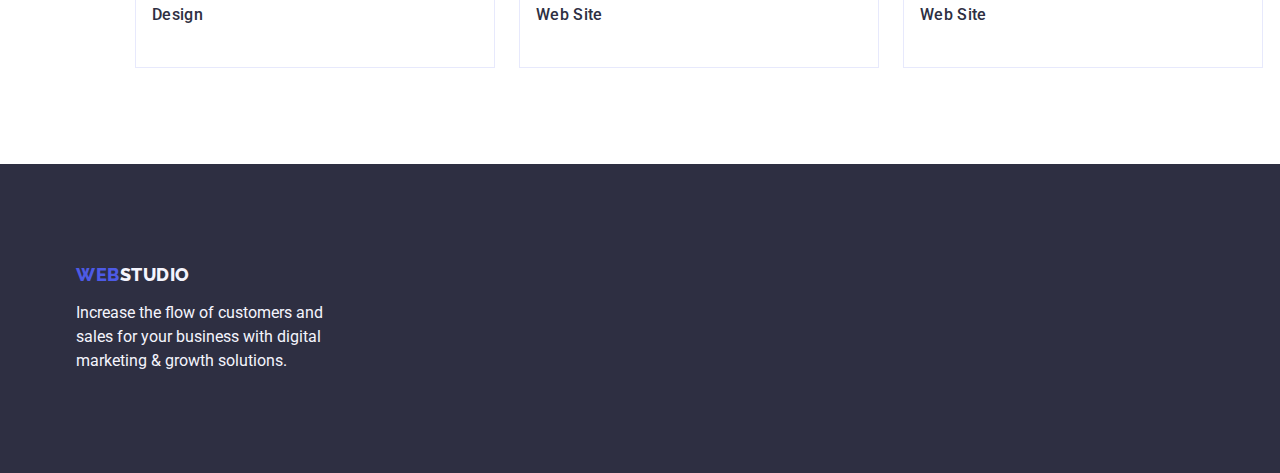
==== commit 8e874f31: "test gap" ====
--- a/portfolio.html
+++ b/portfolio.html
@@ -1,144 +1,223 @@
 <!DOCTYPE html>
 <html lang="en">
-<head>
-    <meta charset="UTF-8">
-    <meta http-equiv="X-UA-Compatible" content="IE=edge">
-    <meta name="viewport" content="width=device-width, initial-scale=1.0">
-    <title>Document</title>
-    <link rel="stylesheet" href="https://cdnjs.cloudflare.com/ajax/libs/modern-normalize/1.0.0/modern-normalize.min.css">
-    <link rel="preconnect" href="https://fonts.googleapis.com">
-    <link rel="preconnect" href="https://fonts.gstatic.com" crossorigin>
-    <link rel="stylesheet" href="https://fonts.googleapis.com/css2?family=Raleway:wght@700;800&family=Roboto:wght@400;500&display=swap">
-    <link rel="stylesheet" href="./css/styles.css">
-</head>
-<body>
+  <head>
+    <meta charset="UTF-8" />
+    <meta http-equiv="X-UA-Compatible" content="IE=edge" />
+    <meta name="viewport" content="width=device-width, initial-scale=1.0" />
+    <title>Portfolio</title>
+    <link rel="preconnect" href="https://fonts.googleapis.com" />
+    <link rel="preconnect" href="https://fonts.gstatic.com" crossorigin />
+    <link
+      href="https://fonts.googleapis.com/css2?family=Raleway:wght@400;700&family=Roboto:wght@400;500;700;900&display=swap"
+      rel="stylesheet"
+    />
+    <link
+      rel="stylesheet"
+      href="https://cdnjs.cloudflare.com/ajax/libs/modern-normalize/1.1.0/modern-normalize.min.css"
+    />
+    <link rel="stylesheet" href="./css/styles.css" />
+  </head>
+  <body>
+    <!-- Header -->
     <header class="header">
-        <div class="box container">
-            <nav class="nav-contacts">
-            <a href="./index.html" class="logo-link link">Web<span class="dark-logo">Studio</span></a>
-            <ul class="contacts-list list">
-                <li class="nav-item link"><a href="./index.html" class="contact-link link">Studio</a></li>
-                <li class="nav-item link"><a href="./portfolio.html" class="contact-link link">Portfolio</a></li>
-                <li class="nav-item link"><a href="" class="contact-link link">Contacts</a></li>
-            </ul>
+      <div class="container">
+        <!-- navigation menu -->
+        <nav class="nav">
+          <!-- Logo -->
+          <a href="./index.html" class="link nav-logo"
+            >Web<span class="nav-logo-item">Studio</span>
+          </a>
+          <ul class="list">
+            <li class="list-item">
+              <a href="./index.html" class="link nav-link">Studio</a>
+            </li>
+            <li class="list-item">
+              <a href="./portfolio.html" class="link nav-link">Portfolio</a>
+            </li>
+            <li class="list-item">
+              <a href="" class="link nav-link">Contacts</a>
+            </li>
+          </ul>
         </nav>
-        <address class="header-contacts">
-            <ul class="mail-list list">
-                <li class="contacts-item">
-                    <a href="mailto:info@devstudio.com" class="contacts-link link">info@devstudio.com</a>
-                </li>
-                <li class="contacs-item">
-                    <a href="tel:+110001111111" class="contacts-link link">+11 (000) 111-11-11</a>
-                </li>
-            </ul>
+        <!-- adress -->
+        <address class="address">
+          <ul class="list">
+            <li class="address-list-item">
+              <a href="mailto:info@devstudio.com" class="address-item link">info@devstudio.com</a>
+            </li>
+            <li class="address-list-item">
+              <a href="tel:+110001111111" class="address-item link">+11 (000) 111-11-11</a>
+            </li>
+          </ul>
         </address>
+      </div>
+    </header>
+    <!--main content  -->
+
+    <main>
+      <section class="section-portfolio">
+        <div class="container">
+          <!-- head -->
+
+          <h1 class="visually-hidden">Portfolio</h1>
+
+          <!-- filter -->
+
+          <ul class="list filter">
+            <li class="filter-list">
+              <button type="button" class="portfolio-btn">All</button>
+            </li>
+            <li class="filter-list">
+              <button type="button" class="portfolio-btn">Web Site</button>
+            </li>
+            <li class="filter-list">
+              <button type="button" class="portfolio-btn">App</button>
+            </li>
+            <li class="filter-list">
+              <button type="button" class="portfolio-btn">Design</button>
+            </li>
+            <li class="filter-list">
+              <button type="button" class="portfolio-btn">Marketing</button>
+            </li>
+          </ul>
+
+          <!-- product -->
+
+          <ul class="list cards">
+            <li class="card">
+              <a href="" class="link">
+                <img
+                  src="./images/portfolio/row1/banking-app.jpg"
+                  alt="Banking App Interface Concept"
+                  width="360"
+                />
+                <div class="card-categories">
+                  <h2 class="portfolio-title">Banking App Interface Concept</h2>
+                  <p class="portfolio-text">App</p>
+                </div>
+              </a>
+            </li>
+            <li class="card">
+              <a href="" class="link">
+                <img
+                  src="./images/portfolio/row1/cashles-payment.jpg"
+                  alt="Cashless Payment"
+                  width="360"
+                />
+                <div class="card-categories">
+                  <h2 class="portfolio-title">Cashless Payment</h2>
+                  <p class="portfolio-text">Marketing</p>
+                </div>
+              </a>
+            </li>
+            <li class="card">
+              <a href="" class="link">
+                <img
+                  src="./images/portfolio/row1/meditacion-app.jpg"
+                  alt="Meditation App"
+                  width="360"
+                />
+                <div class="card-categories">
+                  <h2 class="portfolio-title">Meditation App</h2>
+                  <p class="portfolio-text">App</p>
+                </div>
+              </a>
+            </li>
+            <li class="card">
+              <a href="" class="link">
+                <img
+                  src="./images/portfolio/row2/taxi-service.jpg"
+                  alt="Taxi Service"
+                  width="360"
+                />
+                <div class="card-categories">
+                  <h2 class="portfolio-title">Taxi Service</h2>
+                  <p class="portfolio-text">Marketing</p>
+                </div>
+              </a>
+            </li>
+            <li class="card">
+              <a href="" class="link">
+                <img
+                  src="./images/portfolio/row2/screen-illustrations.jpg"
+                  alt="Screen Illustrations"
+                  width="360"
+                />
+                <div class="card-categories">
+                  <h2 class="portfolio-title">Screen Illustrations</h2>
+                  <p class="portfolio-text">Design</p>
+                </div>
+              </a>
+            </li>
+            <li class="card">
+              <a href="" class="link">
+                <img
+                  src="./images/portfolio/row2/online-courses.jpg"
+                  alt="Online Courses"
+                  width="360"
+                />
+                <div class="card-categories">
+                  <h2 class="portfolio-title">Online Courses</h2>
+                  <p class="portfolio-text">Marketing</p>
+                </div>
+              </a>
+            </li>
+            <li class="card">
+              <a href="" class="link">
+                <img
+                  src="./images/portfolio/row3/instagram.jpg"
+                  alt="Instagram Stories Concept"
+                  width="360"
+                />
+                <div class="card-categories">
+                  <h2 class="portfolio-title">Instagram Stories Concept</h2>
+                  <p class="portfolio-text">Design</p>
+                </div>
+              </a>
+            </li>
+            <li class="card">
+              <a href="" class="link">
+                <img
+                  src="./images/portfolio/row3/organic-food.jpg"
+                  alt="Organic Food"
+                  width="360"
+                />
+                <div class="card-categories">
+                  <h2 class="portfolio-title">Organic Food</h2>
+                  <p class="portfolio-text">Web Site</p>
+                </div>
+              </a>
+            </li>
+            <li class="card">
+              <a href="" class="link">
+                <img
+                  src="./images/portfolio/row3/fresh-coffee.jpg"
+                  alt="Fresh Coffee"
+                  width="360"
+                />
+                <div class="card-categories">
+                  <h2 class="portfolio-title">Fresh Coffee</h2>
+                  <p class="portfolio-text">Web Site</p>
+                </div>
+              </a>
+            </li>
+          </ul>
         </div>
-    </header>
-        <main class="main">
-            <!-- section -->
-            <section class="section">
-                <div class="container">
-                    <h1 hidden>Filters</h1>
-            <ul class="button-list list">
-                <li><button type="button" class="portfolio-button">All</button></li>
-                <li><button type="button" class="portfolio-button">Web Site</button></li>
-                <li><button type="button" class="portfolio-button">App</button></li>
-                <li><button type="button" class="portfolio-button">Design</button></li>
-                <li><button type="button" class="portfolio-button">Marketing</button></li>
-            </ul>
-                <ul class="card-list list">
-                    <li class="card">
-                        <a href="" class="link" >
-                            <img src="./images/img-4.jpg" alt="image1" width="360">
-                            <div class="box-image">
-                                <h2 class="caption">Banking App Interface Concept</h2>
-                                <p class="text">App</p>
-                            </div>
-                        </a>
-                    </li>
-                    <li class="card">
-                        <a href="" class="link">
-                            <img src="./images/img-3-3.jpg" alt="image2" width="360">
-                            <div class="box-image">
-                                <h2 class="caption">Cashless Payment</h2>
-                                <p class="text">Marketing</p>
-                            </div>
-                        </a>
-                    </li>
-                    <li class="card">
-                        <a href="" class="link">
-                            <img src="./images/img-4-3.jpg" alt="image3" width="360">
-                            <div class="box-image">
-                                <h2 class="caption">Meditation App</h2>
-                                <P class="text">App</P>
-                            </div>
-                        </a>
-                    </li>
-                    <li class="card">
-                        <a href="" class="link">
-                            <img src="./images/img-5-2.jpg" alt="image2" width="360">
-                            <div class="box-image">
-                                <h2 class="caption">Taxi Service</h2>
-                                <p class="text">Marketing</p> 
-                            </div>
-                        </a>
-                    </li>
-                    <li class="card">
-                        <a href="" class="link">
-                            <img src="./images/img-6-2.jpg" alt="image5" width="360">
-                            <div class="box-image">
-                                <h2 class="caption">Screen Illustrations</h2>
-                                <p class="text">Design</p>
-                            </div>
-                        </a>
-                    </li>
-                    <li class="card">
-                        <a href="" class="link">
-                            <img src="./images/img-7-2.jpg" alt="image6" width="360">
-                            <div class="box-image">
-                                <h2 class="caption">Online Courses</h2>
-                                <p class="text">Marketing</p>
-                            </div>
-                        </a>                
-                    </li>
-                    <li class="card">
-                        <a href="" class="link">
-                            <img src="./images/img-8-2.jpg" alt="image7" width="360">
-                            <div class="box-image">
-                                <h2 class="caption">Instagram Stories Concept</h2>
-                                <p class="text">Design</p>
-                            </div>
-                        </a>
-                    </li>
-                    <li class="card">
-                        <a href="" class="link">
-                            <img src="./images/img-9-2.jpg" alt="image8" width="360">
-                            <div class="box-image">
-                                <h2 class="caption">Organic Food</h2>
-                                <p class="text">Web Site</p>
-                            </div>
-                        </a>
-                    </li>
-                    <li class="card">
-                        <a href="" class="link">
-                            <img src="./images/img-10-2.jpg" alt="image9" width="360">
-                            <div class="box-image">
-                                <h2 class="caption">Fresh Coffee</h2>
-                                <p class="text">Web Site</p>
-                            </div>
-                        </a>
-                    </li>
-                </ul>
-            </div>
-            </section>
-        </main>
-        <footer class="footer">
-            <div class="container">
-                <a href="./index.html" class="logo-link link">Web<span class="light-logo">Studio</span></a>
-                <p class="text-footer">
-                Increase the flow of customers and sales for your business with digital marketing & growth solutions.
-            </p>
-        </div>
-        </footer>
-</body>
-</html>+      </section>
+    </main>
+
+    <!-- footer -->
+    <footer class="footer">
+      <div class="container">
+        <!-- logo -->
+        <a href="./index.html" class="link footer-logo"
+          >Web<span class="footer-logo-item">Studio</span>
+        </a>
+        <p class="text">
+          Increase the flow of customers and sales for your business with digital marketing & growth
+          solutions.
+        </p>
+      </div>
+    </footer>
+  </body>
+</html>
--- a/css/styles.css
+++ b/css/styles.css
@@ -1,246 +1,449 @@
+:root {
+  --text-color: #434455;
+  --dark-color: #2e2f42;
+  --primary-barnd-color: #4d5ae5;
+  --background-color: #ffffff;
+  --pressed-state-cl: #404bbf;
+  --light-color: #f4f4fd;
+  --heder-border-cl: #e7e9fc;
+}
+html {
+  box-sizing: border-box;
+}
+
 *,
 *::before,
-*::after{
-    box-sizing: border-box;
-}
-
-.header{
-    display: flex;
-    align-items: center;
-    justify-content: space-between;
-    border-bottom: 1px solid var(--bottom-color);
-}
-.box{
-    display: flex;
-    align-items: center;
-}
-.container{
-    width: 1158px;
-    margin: auto;
-    padding: 0 15px;
-}
-.nav-contacts{
-    display: flex;
-    align-items: center;
-    margin-right: auto;
-}
-.contacts-list{
-    display: flex;
-    gap: 40px;
-}
-.mail-list{
-    display: flex;
-    gap: 40px;
-}
-body{
-    font-family: "Roboto",sans-serif;
-    font-size: 16px;
-    color: var(--base-text-color);
-    background-color: var(--primary-text-color);
-}
-:root{
-    --primary-text-color: #ffffff;
-    --title-text-color: #2e2f42;
-    --accent-color: #4d5ae5;
-    --base-text-color: #434455;
-    --bth-hover-color: #404bbf;
-    --bth-secondary-color: #e7e9fc;
-    --second-white-text: #f4f4fd;
-    --bottom-color: #e7e9fc;
-}
-.section-first{
-    background: var(--title-text-color);
-    padding: 188px 0;
-}
-.section-second{
-    padding: 120px 0;
-}
-.text-list{
-    display: flex;
-    gap: 24px;
-}
-.item-text{
-    width: calc((100% - 72px)/4);
-}
-.section-third{
-    padding-bottom: 120px;
-}
-.phone-list{
-    display: flex;
-    gap: 24px;
-}
-.item-fase{
-    flex-basis: calc((100% - 48px) / 3);
-}
-.section-fourth{
-    padding: 120px 0;
-}
-.fase-list{
-    display: flex;
-    gap: 24px;
-}
-.item-man{
-    flex-basis: calc((100% - 3 * 24px) / 4);
-}
-.holder{
-    padding: 32px 16px;
-    border-radius: 0px 0px 4px 4px;
-}
-.logo-link{
-    font-family: "Raleway",sans-serif;
-    font-weight: 800;
-    font-size: 18px; 
-    line-height: 1.17;
-    letter-spacing: 0.03em;
-    text-transform: uppercase;
-    color: var(--accent-color);
-    margin-right: 76px;
-    display: inline-block;
-    margin-bottom: 16px;
-}
-.dark-logo{
-    color: var(--title-text-color);
-}
-.light-logo{
-    color: var(--second-white-text);
-}
-.link{
-    text-decoration: none;
-}
-.list{
-    list-style: none;
-}
-.contact-link{
-font-weight: 500;
-font-size: 16px;
-letter-spacing: 0.02em;
-line-height: 1.5;
-color: var(--title-text-color);
-padding: 24px 0;
-}
-.contacts-link {
-    font-size: 16px;
-    line-height: 1.5;
-    letter-spacing: 0.02em;
-    color: var(--base-text-color);
-}
-.contact-link:hover,.contact-link:focus{
-    color: var(--bth-hover-color);
-}
-.contacts-link:hover,.contacts-link:focus{
-    color: var(--bth-hover-color);
+*::after {
+  box-sizing: inherit;
+}
+
+body {
+  font-family: 'Roboto', sans-serif;
+  font-style: normal;
+  font-weight: 400;
+  font-size: 16px;
+  line-height: 24px;
+
+  color: var(--brand-color);
+  background-color: var(--background-color);
+}
+
+h1,
+h2,
+h3,
+h4,
+h5,
+h6,
+p,
+ul {
+  margin: 0;
+}
+
+/* utylits */
+.container {
+  width: 1158px;
+  padding-left: 15px;
+  padding-right: 15px;
+  margin: 0 auto;
+}
+.link {
+  text-decoration: none;
+}
+.list {
+  list-style: none;
+  margin: 0;
+  padding: 0;
+}
+img {
+  display: block;
+}
+.visually-hidden {
+  position: absolute;
+  width: 1px;
+  height: 1px;
+  margin: -1px;
+  border: 0;
+  padding: 0;
+  white-space: nowrap;
+  clip-path: inset(100%);
+  clip: rect(0 0 0 0);
+  overflow: hidden;
+}
+
+/* styles for index.html */
+
+/**
+  |============================
+  | header section
+  |============================
+*/
+.header .container {
+  display: flex;
+  align-items: center;
+  margin: 0 auto 0 auto;
+}
+.header {
+  border-bottom: 1px solid var(--heder-border-cl);
+}
+/* logo */
+.nav-logo {
+  font-family: 'Raleway', sans-serif;
+  font-style: normal;
+  font-weight: 800;
+  font-size: 18px;
+  line-height: 1.17;
+  margin-right: 76px;
+
+  letter-spacing: 0.03em;
+  text-decoration: none;
+  text-transform: uppercase;
+
+  color: var(--primary-barnd-color);
+}
+.nav-logo-item {
+  color: var(--dark-color);
+}
+
+/* navigation */
+.nav {
+  display: flex;
+  align-items: center;
+  margin-right: auto;
+
+  font-style: normal;
+  font-weight: 500;
+  font-size: 16px;
+  line-height: 24px;
+}
+
+.nav .list {
+  display: flex;
+  margin-left: 76px;
+  gap: 40px;
+}
+
+.nav-link {
+  display: flex;
+  padding-top: 24px;
+  padding-bottom: 24px;
+}
+.list .link {
+  color: var(--dark-color);
+  font-weight: 500;
+  font-size: 16px;
+  line-height: 1.5;
+  letter-spacing: 0.02em;
+}
+.list .link:hover,
+.list .link:focus {
+  color: var(--pressed-state-cl);
+}
+
+/* address */
+.address {
+  font-style: normal;
+}
+.address-item.link {
+  color: var(--text-color);
+}
+.address .list {
+  display: flex;
+  gap: 40px;
+}
+
+/* .address-list-item {
+  margin-right: 40px;
+}
+.address-list-item:last-child {
+  margin-right: 0;
+} */
+/**
+  |============================
+  | hero section
+  |============================
+*/
+
+.hero {
+  padding: 188px 0;
+  text-align: center;
+  background-color: var(--dark-color);
+}
+
+.hero-title {
+  font-family: 'Roboto';
+  font-style: normal;
+  font-weight: 700;
+  font-size: 56px;
+  letter-spacing: 0.02em;
+  line-height: 1.07;
+
+  max-width: 496px;
+  text-align: center;
+  margin-bottom: 48px;
+  margin-left: auto;
+  margin-right: auto;
+
+  color: var(--background-color);
+}
+
+/* batton */
+.btn {
+  font-family: 'Roboto', sans-serif;
+  font-weight: 500;
+  font-size: 16px;
+  line-height: 1.5;
+  letter-spacing: 0.04em;
+
+  display: block;
+  margin: 0 auto;
+  border-radius: 4px;
+  padding: 16px 32px;
+  min-width: 169px;
+  height: 56px;
+  box-shadow: 0px 4px 4px rgba(0, 0, 0, 0.15);
+  border: none;
+
+  color: var(--background-color);
+  background-color: var(--primary-barnd-color);
+  cursor: pointer;
+}
+
+.btn:hover,
+.btn:focus {
+  background-color: var(--pressed-state-cl);
+}
+
+/**
+  |============================
+  | features section
+  |============================
+*/
+.features {
+  padding: 120px 0;
+}
+.features-head {
+  font-weight: 500;
+  font-size: 20px;
+  line-height: 1.2;
+  letter-spacing: 0.02em;
+
+  margin-bottom: 8px;
+
+  color: var(--dark-color);
+}
+.features-paragraf {
+  letter-spacing: 0.02em;
+}
+
+.features-description {
+  display: flex;
+  gap: 24px;
+}
+.features-list {
+  flex-basis: calc((100% - 72px) / 4);
+}
+.features-list:nth-last-child() {
+  margin-right: 0;
+}
+.features-list {
+  width: calc((100% - 72px) / 4);
+}
+/**
+  |============================
+  | product section
+  |============================
+*/
+.product-section {
+  padding-bottom: 120px;
 }
 .title {
-    font-size: 56px;
-    line-height:1.07;
-    letter-spacing: 0.02em;
-    color: var(--primary-text-color);
-    text-align: center;
-    max-width: 496px;
-    margin: 0 auto 48px;
-}
-.button{
-   font-family: "Roboto",sans-serif;
-   background-color: var(--accent-color);
-   font-weight: 500;
-   font-size: 16px;
-   line-height: 1.5;
-   letter-spacing: 0.04em;
-   color: var(--primary-text-color);
-   cursor: pointer;
-   display: block;
-   min-width: 169px;
-   height: 56px;
-   border: none;
-   border-radius: 4px;
-   margin: 0 auto;
-}
-.button:hover,.button:focus{
-   background-color: var(--bth-hover-color);
-}
-.caption{
-        font-weight: 500;
-        font-size: 20px;
-        line-height: 1.2;
-        letter-spacing: 0.02em;
-        color: var(--title-text-color);
-        margin-bottom: 8px;
-        text-align: center;
-}
-.text{
-        font-size: 16px;
-        line-height: 1.5;
-        letter-spacing: 0.02em;
-        color: var(--base-text-color);
-        text-align: center;
-}
-.subject{
-        font-weight: 700;
-        font-size: 36px;
-        line-height: 40px;
-        line-height: 1.11;
-        text-align: center;
-        letter-spacing: 0.02em;
-        text-transform: capitalize;
-        color: var(--title-text-color);
-        margin-bottom: 72px;
-}
-.footer{
-    background-color: var(--title-text-color);
-    padding: 100px 0;
-}
-.text-footer {
-    font-style: 16px;
-    line-height: 1.5;
-    letter-spacing: 0.02em;
-    color: var(--second-white-text);
-    max-width: 264px;
-}
-/* portfolio */
-.portfolio-button{
-    font-family: inherit;
-    font-weight: 500;
-    font-size: 16px;
-    line-height: 1.5;
-    letter-spacing: 0.04em;
-    cursor: pointer;
-    color: var(--accent-color);
-    background-color: var(--second-white-text);
-    border: 1px solid var(--bottom-color);
-}
-.portfolio-button:hover,.portfolio-button:focus{
-    color: var(--primary-text-color);
-    background-color: var(--bth-hover-color);
-    border: 1px solid transparent;
-}
-.section{
-    padding: 96px 120px;
-}
-.button-list{
-    display: flex;
-    justify-content: center;
-    gap: 24px;
-    margin-bottom: 72px;
-}
-.portfolio-button{
-    padding: 12px 24px;
-    border-radius: 4px;
-}
-.card-list{
-    display: flex;
-    flex-wrap: wrap;
-    column-gap: 24px;
-    row-gap: 48px;
-}
-.card{
-    width: calc((100% - 8px) / 3);
-}
-.box-image{
-    padding: 32px 16px;
-    border: 1px solid var(--bottom-color);
-    border-top: none;
-    margin-bottom: 8px;
-}
-img{
-    display: block;
-}
+  font-family: 'Roboto';
+  font-style: normal;
+  font-weight: 700;
+  font-size: 36px;
+  line-height: 1.11;
+
+  text-align: center;
+  letter-spacing: 0.02em;
+  text-transform: capitalize;
+
+  margin-bottom: 72px;
+
+  color: var(--dark-color);
+}
+
+.list.product {
+  display: flex;
+  gap: 24px;
+}
+.product-list-item {
+  /* margin-right: 24px; */
+}
+/* .product-list-item:last-child {
+  margin-right: 0;
+} */
+
+.title.product {
+  margin-bottom: 72px;
+}
+/**
+  |============================
+  | team seection
+  |============================
+*/
+
+.team {
+  padding: 120px 0;
+
+  background-color: var(--light-color);
+}
+
+.team .list {
+  display: flex;
+  gap: 24px;
+}
+
+.team-item {
+  flex-basis: calc((100% - 72px) / 4);
+
+  box-shadow: 0px 1px 6px rgba(46, 47, 66, 0.08), 0px 1px 1px rgba(46, 47, 66, 0.16),
+    0px 2px 1px rgba(46, 47, 66, 0.08);
+  border-radius: 0px 0px 4px 4px;
+  background-color: var(--background-color);
+}
+
+.team-title {
+  font-family: 'Roboto';
+  font-style: normal;
+  font-weight: 500;
+  font-size: 20px;
+  line-height: 24px;
+  text-align: center;
+  letter-spacing: 0.02em;
+  margin-bottom: 8px;
+
+  color: var(--dark-color);
+}
+
+.team-posicion {
+  font-family: 'Roboto';
+  font-style: normal;
+  font-weight: 400;
+  font-size: 16px;
+  line-height: 24px;
+  text-align: center;
+  letter-spacing: 0.02em;
+}
+
+.team-descr {
+  padding: 32px 16px;
+  border-radius: 0px 0px 4px 4px;
+}
+/**
+  |============================
+  | footer
+  |============================
+*/
+
+.footer {
+  padding: 100px 0;
+
+  background-color: var(--dark-color);
+}
+.footer-logo {
+  font-family: 'Raleway', sans-serif;
+  font-style: normal;
+  font-weight: 800;
+  font-size: 18px;
+  line-height: 1.17;
+  color: var(--primary-barnd-color);
+  display: inline-block;
+  align-items: center;
+  letter-spacing: 0.03em;
+  text-decoration: none;
+  text-transform: uppercase;
+}
+.footer-logo-item,
+.footer .text {
+  color: var(--light-color);
+}
+
+.footer-logo {
+  margin-bottom: 16px;
+}
+.footer .text {
+  width: 264px;
+}
+
+/**
+  |============================
+  | portfolio page
+  |============================
+*/
+.section-portfolio {
+  padding: 96px 120px;
+}
+
+/* filter */
+.portfolio-btn {
+  display: flex;
+  flex-direction: row;
+  justify-content: center;
+  align-items: center;
+  padding: 12px 24px;
+
+  background: var(--light-color);
+
+  border: 1px solid var(--heder-border-cl);
+  border-radius: 4px;
+  cursor: pointer;
+}
+
+.portfolio-btn:hover,
+.portfolio-btn:focus {
+  color: var(--background-color);
+  background-color: var(--pressed-state-cl);
+  border: 1px solid transparent;
+}
+.list.filter {
+  display: flex;
+  justify-content: center;
+  gap: 24px;
+  margin-bottom: 72px;
+}
+
+/* product */
+.portfolio-title {
+  margin-bottom: 8px;
+  font-weight: 500;
+  font-size: 20px;
+  line-height: 1.2;
+  letter-spacing: 0.02em;
+
+  color: var(--dark-color);
+}
+.portfolio-text {
+  font-size: 16px;
+  line-height: 1.5;
+  letter-spacing: 0.02em;
+  color: var(--dark-color);
+  margin-bottom: 8px;
+}
+/* Cards */
+
+.list.cards {
+  display: flex;
+  flex-wrap: wrap;
+  column-gap: 24px;
+  row-gap: 48px;
+}
+.card {
+  width: 360px;
+
+  background: #ffffff;
+}
+.card-categories {
+  padding: 32px 16px;
+  border: 1px solid #e7e9fc;
+  border-top: none;
+}
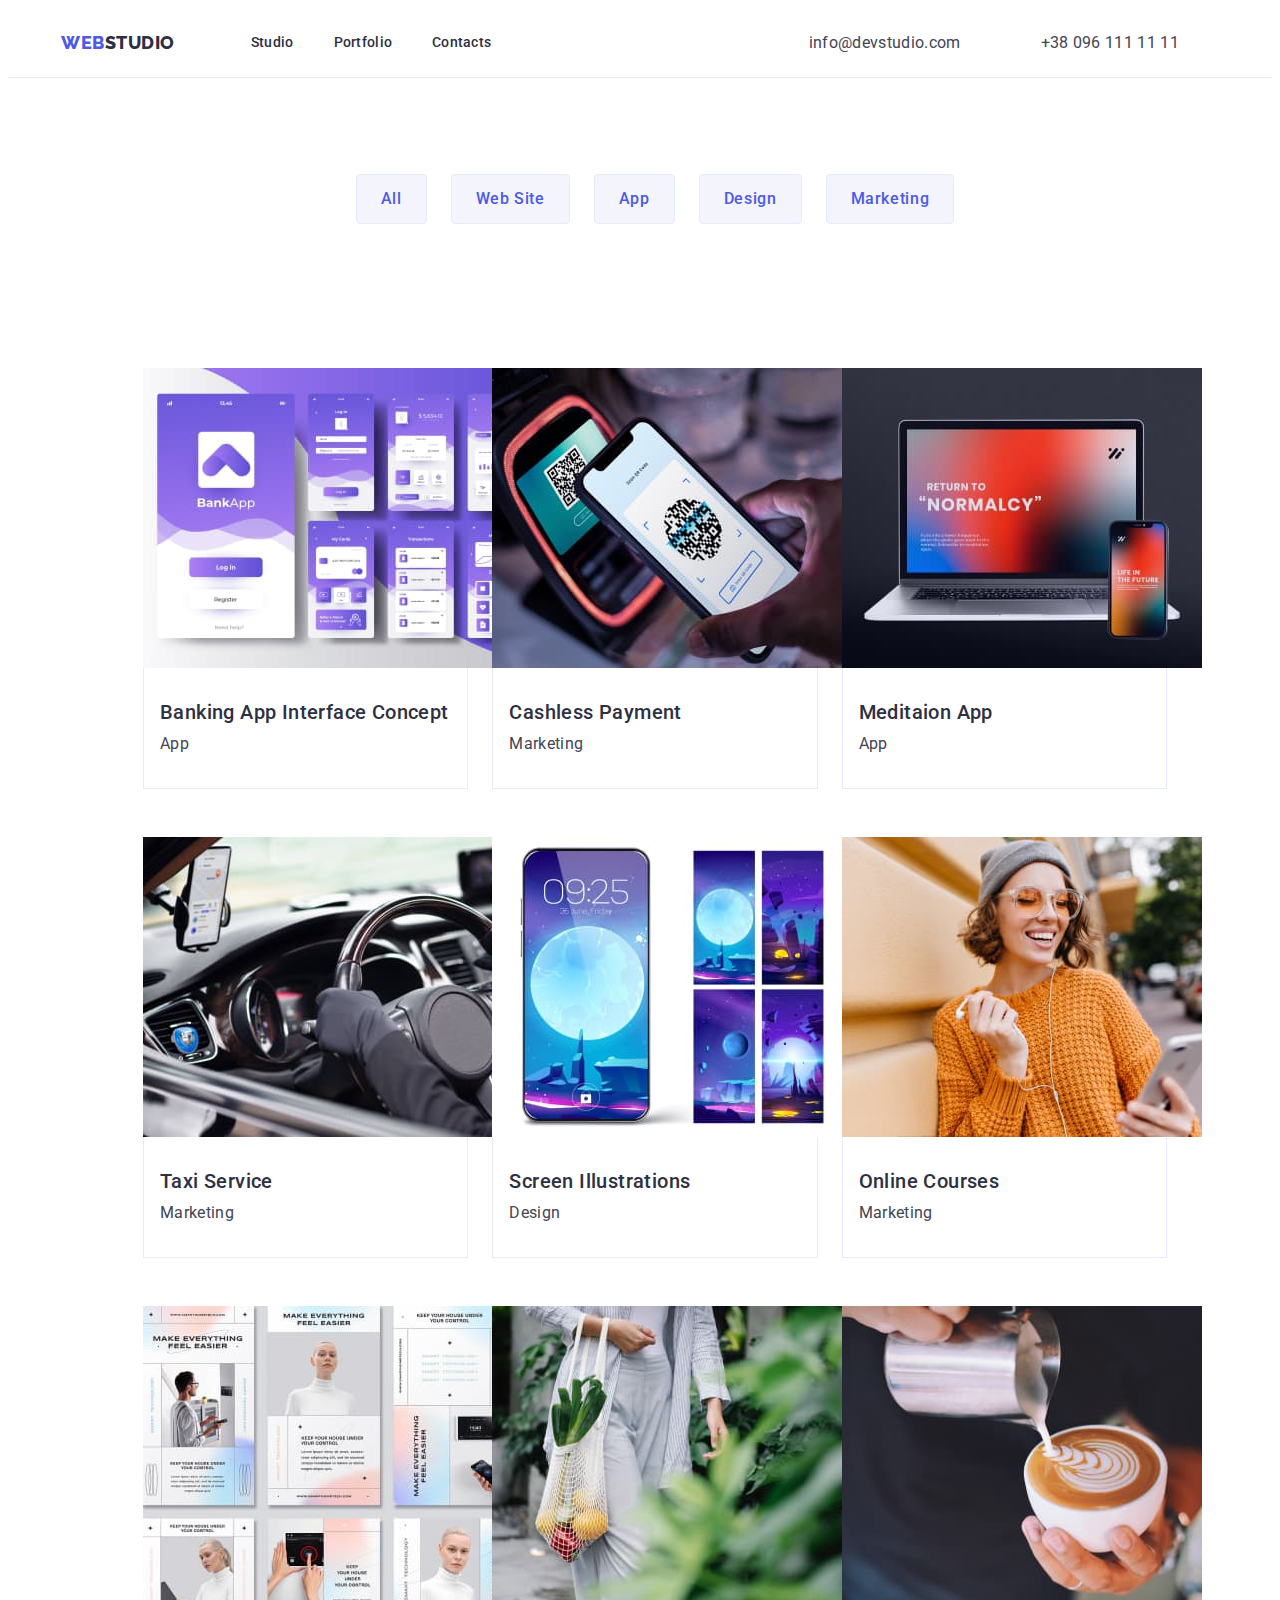
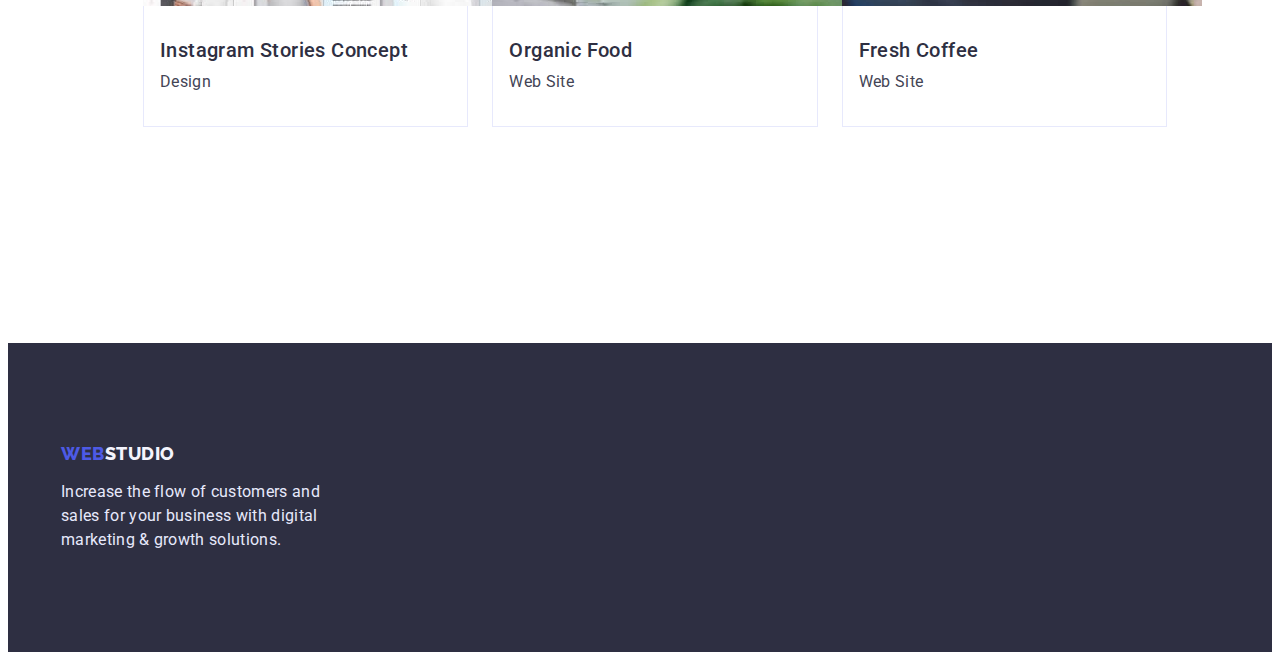
==== commit 9568dbf0: "test portfolio" ====
--- a/portfolio.html
+++ b/portfolio.html
@@ -1,223 +1,142 @@
 <!DOCTYPE html>
 <html lang="en">
-  <head>
-    <meta charset="UTF-8" />
-    <meta http-equiv="X-UA-Compatible" content="IE=edge" />
-    <meta name="viewport" content="width=device-width, initial-scale=1.0" />
-    <title>Portfolio</title>
-    <link rel="preconnect" href="https://fonts.googleapis.com" />
-    <link rel="preconnect" href="https://fonts.gstatic.com" crossorigin />
-    <link
-      href="https://fonts.googleapis.com/css2?family=Raleway:wght@400;700&family=Roboto:wght@400;500;700;900&display=swap"
-      rel="stylesheet"
-    />
-    <link
-      rel="stylesheet"
-      href="https://cdnjs.cloudflare.com/ajax/libs/modern-normalize/1.1.0/modern-normalize.min.css"
-    />
-    <link rel="stylesheet" href="./css/styles.css" />
-  </head>
-  <body>
-    <!-- Header -->
+<head>
+    <meta charset="UTF-8">
+    <meta http-equiv="X-UA-Compatible" content="IE=edge">
+    <meta name="viewport" content="width=device-width, initial-scale=1.0">
+    <link rel="preconnect" href="https://fonts.googleapis.com">
+    <link rel="preconnect" href="https://fonts.gstatic.com" crossorigin>
+    <link href="https://fonts.googleapis.com/css2?family=Raleway:wght@800&family=Roboto:wght@400;500;700;900&display=swap" rel="stylesheet">
+    <link rel="stylesheet" href="https://cdnjs.cloudflare.com/ajax/libs/modern-normalize/1.1.0/modern-normalize.min.css" integrity="sha512-wpPYUAdjBVSE4KJnH1VR1HeZfpl1ub8YT/NKx4PuQ5NmX2tKuGu6U/JRp5y+Y8XG2tV+wKQpNHVUX03MfMFn9Q==" crossorigin="anonymous" referrerpolicy="no-referrer" />
+    <link rel="stylesheet" href="./css/styles.css">
+    <title>Document</title>
+</head>
+<body>
     <header class="header">
-      <div class="container">
-        <!-- navigation menu -->
-        <nav class="nav">
-          <!-- Logo -->
-          <a href="./index.html" class="link nav-logo"
-            >Web<span class="nav-logo-item">Studio</span>
-          </a>
-          <ul class="list">
-            <li class="list-item">
-              <a href="./index.html" class="link nav-link">Studio</a>
-            </li>
-            <li class="list-item">
-              <a href="./portfolio.html" class="link nav-link">Portfolio</a>
-            </li>
-            <li class="list-item">
-              <a href="" class="link nav-link">Contacts</a>
-            </li>
-          </ul>
-        </nav>
-        <!-- adress -->
-        <address class="address">
-          <ul class="list">
-            <li class="address-list-item">
-              <a href="mailto:info@devstudio.com" class="address-item link">info@devstudio.com</a>
-            </li>
-            <li class="address-list-item">
-              <a href="tel:+110001111111" class="address-item link">+11 (000) 111-11-11</a>
-            </li>
-          </ul>
-        </address>
-      </div>
-    </header>
-    <!--main content  -->
-
+            <div class="container header-container">
+                    <nav class="header-nav">
+                        <a href="./index.html" class="logo" > <span class="colortext">Web</span>Studio</a>
+                        <ul class="header-menu">
+                            <li> <a class="header-nav-link" href="./index.html">Studio</a></li>
+                            <li> <a class="header-nav-link" href="#">Portfolio</a></li>
+                            <li> <a class="header-nav-link" href="#">Contacts</a></li>
+                        </ul>
+                    </nav>
+                    <address class="contacts-address">
+                        <ul class="contacts-list">
+                            <li class="contacts-item">
+                                <a class="contacts-link" href="mailto:info@devstudio.com">info@devstudio.com</a>
+                            </li>
+                            <li class="contacts-item">
+                                <a class="contacts-link" href="tel:+380961111111">+38 096 111 11 11</a>
+                            </li>
+                        </ul>
+                    </address>
+            </div>
+        </header>
     <main>
-      <section class="section-portfolio">
+        <section class="container-portfolio">
+            <div class="container">
+                <h1 class="menu-navigation" hidden>Menu Navigation</h1>
+                    <ul class="list">
+                        <li class="nav-list"> <button class="nav-list-btn"> All </button> </li>
+                        <li class="nav-list"> <button class="nav-list-btn">Web Site</button></li>
+                        <li class="nav-list"> <button class="nav-list-btn">App</button></li>
+                        <li class="nav-list"> <button class="nav-list-btn">Design</button></li>
+                        <li class="nav-list"><button class="nav-list-btn">Marketing</button></li>
+                    </ul>
+                <ul class="portfolio-list">
+                    <li class="portfolio-item">
+                        <a class="link-portfolio" href="link">
+                            <img src="./images/portfolio1.jpg" width="360" height="300" alt="Banking App Interface Concept">
+                            <div class="portfolio-work">
+                                <h2 class="portfolio-title">Banking App Interface Concept</h2>
+                                <p class="portfolio-uptitle">App</p>
+                            </div>
+                        </a>
+                    </li>
+                    <li class="portfolio-item">
+                        <a class="link-portfolio" href="link">
+                            <img src="./images/portfolio2.jpg" width="360" height="300" alt="Cashless Payment">
+                            <div class="portfolio-work">
+                                <h2 class="portfolio-title">Cashless Payment</h2>
+                                <p class="portfolio-uptitle">Marketing</p>
+                            </div>
+                        </a>
+                    </li>
+                    <li class="portfolio-item">
+                        <a class="link-portfolio" href="link">
+                            <img src="./images/portfolio3.jpg" width="360" height="300" alt="Meditaion App">
+                            <div class="portfolio-work">
+                                <h2 class="portfolio-title">Meditaion App</h2>
+                                <p class="portfolio-uptitle">App</p>
+                            </div>
+                        </a>
+                    </li>
+                    <li class="portfolio-item">
+                        <a class="link-portfolio" href="link">
+                            <img src="./images/portfolio4.jpg" width="360" height="300" alt="Taxi Service">
+                            <div class="portfolio-work">
+                                <h2 class="portfolio-title">Taxi Service</h2>
+                                <p class="portfolio-uptitle">Marketing</p>
+                            </div>
+                        </a>
+                    </li>
+                    <li class="portfolio-item">
+                        <a class="link-portfolio" href="link">
+                            <img src="./images/portfolio5.jpg" width="360" height="300" alt="Screen Illustrations">
+                            <div class="portfolio-work">
+                                <h2 class="portfolio-title">Screen Illustrations</h2>
+                                <p class="portfolio-uptitle">Design</p>
+                            </div>
+                        </a>
+                    </li>
+                    <li class="portfolio-item">
+                        <a class="link-portfolio" href="link">
+                            <img src="./images/portfolio6.jpg" width="360" height="300" alt="Online Courses">
+                            <div class="portfolio-work">
+                                <h2 class="portfolio-title">Online Courses</h2>
+                                <p class="portfolio-uptitle">Marketing</p>
+                            </div>
+                        </a>
+                    </li>
+                    <li class="portfolio-item">
+                        <a class="link-portfolio" href="link">
+                            <img src="./images/portfolio7.jpg" width="360" height="300" alt="Instagram Stories Concept">
+                            <div class="portfolio-work">
+                                <h2 class="portfolio-title">Instagram Stories Concept</h2>
+                                <p class="portfolio-uptitle">Design</p>
+                            </div>
+                        </a>
+                    </li>
+                    <li class="portfolio-item">
+                        <a class="link-portfolio" href="link">
+                            <img src="./images/portfolio8.jpg" width="360" height="300" alt="Organic Food">
+                            <div class="portfolio-work">
+                                <h2 class="portfolio-title">Organic Food</h2>
+                                <p class="portfolio-uptitle">Web Site</p>
+                            </div>
+                        </a>
+                    </li>
+                    <li class="portfolio-item">
+                        <a class="link-portfolio" href="link">
+                            <img src="./images/portfolio9.jpg" width="360" height="300" alt="Fresh Coffee">
+                            <div class="portfolio-work">
+                                <h2 class="portfolio-title">Fresh Coffee</h2>
+                                <p class="portfolio-uptitle">Web Site</p>
+                            </div>
+                        </a>
+                    </li>
+                    </ul>
+            </div>
+             
+        </section> 
+    </main>  
+    <footer class="footer">
         <div class="container">
-          <!-- head -->
-
-          <h1 class="visually-hidden">Portfolio</h1>
-
-          <!-- filter -->
-
-          <ul class="list filter">
-            <li class="filter-list">
-              <button type="button" class="portfolio-btn">All</button>
-            </li>
-            <li class="filter-list">
-              <button type="button" class="portfolio-btn">Web Site</button>
-            </li>
-            <li class="filter-list">
-              <button type="button" class="portfolio-btn">App</button>
-            </li>
-            <li class="filter-list">
-              <button type="button" class="portfolio-btn">Design</button>
-            </li>
-            <li class="filter-list">
-              <button type="button" class="portfolio-btn">Marketing</button>
-            </li>
-          </ul>
-
-          <!-- product -->
-
-          <ul class="list cards">
-            <li class="card">
-              <a href="" class="link">
-                <img
-                  src="./images/portfolio/row1/banking-app.jpg"
-                  alt="Banking App Interface Concept"
-                  width="360"
-                />
-                <div class="card-categories">
-                  <h2 class="portfolio-title">Banking App Interface Concept</h2>
-                  <p class="portfolio-text">App</p>
-                </div>
-              </a>
-            </li>
-            <li class="card">
-              <a href="" class="link">
-                <img
-                  src="./images/portfolio/row1/cashles-payment.jpg"
-                  alt="Cashless Payment"
-                  width="360"
-                />
-                <div class="card-categories">
-                  <h2 class="portfolio-title">Cashless Payment</h2>
-                  <p class="portfolio-text">Marketing</p>
-                </div>
-              </a>
-            </li>
-            <li class="card">
-              <a href="" class="link">
-                <img
-                  src="./images/portfolio/row1/meditacion-app.jpg"
-                  alt="Meditation App"
-                  width="360"
-                />
-                <div class="card-categories">
-                  <h2 class="portfolio-title">Meditation App</h2>
-                  <p class="portfolio-text">App</p>
-                </div>
-              </a>
-            </li>
-            <li class="card">
-              <a href="" class="link">
-                <img
-                  src="./images/portfolio/row2/taxi-service.jpg"
-                  alt="Taxi Service"
-                  width="360"
-                />
-                <div class="card-categories">
-                  <h2 class="portfolio-title">Taxi Service</h2>
-                  <p class="portfolio-text">Marketing</p>
-                </div>
-              </a>
-            </li>
-            <li class="card">
-              <a href="" class="link">
-                <img
-                  src="./images/portfolio/row2/screen-illustrations.jpg"
-                  alt="Screen Illustrations"
-                  width="360"
-                />
-                <div class="card-categories">
-                  <h2 class="portfolio-title">Screen Illustrations</h2>
-                  <p class="portfolio-text">Design</p>
-                </div>
-              </a>
-            </li>
-            <li class="card">
-              <a href="" class="link">
-                <img
-                  src="./images/portfolio/row2/online-courses.jpg"
-                  alt="Online Courses"
-                  width="360"
-                />
-                <div class="card-categories">
-                  <h2 class="portfolio-title">Online Courses</h2>
-                  <p class="portfolio-text">Marketing</p>
-                </div>
-              </a>
-            </li>
-            <li class="card">
-              <a href="" class="link">
-                <img
-                  src="./images/portfolio/row3/instagram.jpg"
-                  alt="Instagram Stories Concept"
-                  width="360"
-                />
-                <div class="card-categories">
-                  <h2 class="portfolio-title">Instagram Stories Concept</h2>
-                  <p class="portfolio-text">Design</p>
-                </div>
-              </a>
-            </li>
-            <li class="card">
-              <a href="" class="link">
-                <img
-                  src="./images/portfolio/row3/organic-food.jpg"
-                  alt="Organic Food"
-                  width="360"
-                />
-                <div class="card-categories">
-                  <h2 class="portfolio-title">Organic Food</h2>
-                  <p class="portfolio-text">Web Site</p>
-                </div>
-              </a>
-            </li>
-            <li class="card">
-              <a href="" class="link">
-                <img
-                  src="./images/portfolio/row3/fresh-coffee.jpg"
-                  alt="Fresh Coffee"
-                  width="360"
-                />
-                <div class="card-categories">
-                  <h2 class="portfolio-title">Fresh Coffee</h2>
-                  <p class="portfolio-text">Web Site</p>
-                </div>
-              </a>
-            </li>
-          </ul>
+            <a href="#" class="logo-footer" > <span class="colortext-footer">Web</span>Studio</a>
+            <p class="footer-uptitle">Increase the flow of customers and sales for your business with digital marketing & growth solutions.</p>
         </div>
-      </section>
-    </main>
-
-    <!-- footer -->
-    <footer class="footer">
-      <div class="container">
-        <!-- logo -->
-        <a href="./index.html" class="link footer-logo"
-          >Web<span class="footer-logo-item">Studio</span>
-        </a>
-        <p class="text">
-          Increase the flow of customers and sales for your business with digital marketing & growth
-          solutions.
-        </p>
-      </div>
     </footer>
-  </body>
+</body>
 </html>
--- a/css/styles.css
+++ b/css/styles.css
@@ -1,449 +1,469 @@
+
+body {
+font-family: 'Roboto', sans-serif;
+    
+}
+
+.container {
+    width: 100%;
+    max-width: 1158px;
+    margin: 0 auto;
+    padding: 0px 15px;
+}
+
+img {
+    display: block;
+}
+
+
 :root {
-  --text-color: #434455;
-  --dark-color: #2e2f42;
-  --primary-barnd-color: #4d5ae5;
-  --background-color: #ffffff;
-  --pressed-state-cl: #404bbf;
-  --light-color: #f4f4fd;
-  --heder-border-cl: #e7e9fc;
-}
-html {
-  box-sizing: border-box;
-}
-
-*,
-*::before,
-*::after {
-  box-sizing: inherit;
-}
-
-body {
-  font-family: 'Roboto', sans-serif;
-  font-style: normal;
-  font-weight: 400;
-  font-size: 16px;
-  line-height: 24px;
-
-  color: var(--brand-color);
-  background-color: var(--background-color);
-}
-
-h1,
-h2,
-h3,
-h4,
-h5,
-h6,
+}
+
 p,
+h1, 
+h2, 
+h3, 
+h4, 
+h5 {
+    margin: 0;
+}
+
 ul {
-  margin: 0;
-}
-
-/* utylits */
-.container {
-  width: 1158px;
-  padding-left: 15px;
-  padding-right: 15px;
-  margin: 0 auto;
-}
-.link {
-  text-decoration: none;
+    margin: 0;
+    padding: 0;
+}
+
+
+
+.hero, .feature, .team, .work {
+    padding: 120px 0;
+}
+
+
+.logo {
+    font-family: 'Raleway';
+    font-style: normal;
+    font-weight: 800;
+    font-size: 18px;
+    line-height: 1.3333;
+    display: flex;
+    align-items: center;
+    letter-spacing: 0.03em;
+    text-transform: uppercase;
+    color: #2E2F42;
+    text-decoration: none;
+    margin-right: 76px;
+
+ }
+
+ .colortext {
+    color: #4D5AE5;
+    }
+
+
+/* HEADER */
+.header {
+    background-color: white;
+    border-bottom-style: solid;
+    border-bottom-color: #E7E9FC;
+    border-bottom-width: 1px;
+    gap: 40px;
+    padding: 0 15px 0 15px;
+
+}
+
+.header-container {
+    display: flex;
+    align-items: center;
+}
+
+.header-nav {
+    display: flex;
+    align-items: center;
+    list-style: none;
+    flex-grow: 1;
+    margin-right: auto;
+    
+}
+
+.header-menu {
+    display: flex;
+    list-style: none;
+    gap: 40px;
+    
+}
+
+.header-nav-link:hover,
+.header-nav-link:focus {
+color: #404BBF;
+}
+
+.header-nav-link {
+    font-weight: 500;
+    font-size: 14px;
+    line-height: 1.5;
+    letter-spacing: 0.02em;
+    color: #2E2F42;
+    text-decoration: none;
+    display: flex;
+    padding: 24px 0;
+ 
+}
+
+.contacts-address {
+    font-style: inherit;
+}
+
+.contacts-list {
+    list-style-type: none;
+    text-decoration: none;
+    display: flex;
+    gap: 40px;
+}
+        
+.contacts-link {
+font-weight: 400;
+font-size: 16px;
+line-height: 1.5;
+letter-spacing: 0.02em;
+color: #434455;
+text-decoration: none;
+list-style: none;
+margin-right: 40px;
+}
+
+.contacts-link:hover,
+.contacts-link:focus {
+    
+    color: #404BBF;
+} 
+
+    /* HERO */
+.hero {
+    background: #2E2F42;
+    padding-top: 188px;
+    padding-bottom: 188px;
+}
+
+.hero-container {
+
+}
+
+.hero-title {
+font-size: 56px;
+line-height: 1.0714;
+text-align: center;
+letter-spacing: 0.02em;
+color: #FFFFFF;
+margin: 0 auto 48px auto;
+max-width: 496px;
+}
+
+.hero-btn {
+font-family: inherit;
+font-weight: 500;
+font-size: 16px;
+line-height: 1.5;
+display: flex;
+/* align-items: center; */
+display: block;
+letter-spacing: 0.04em;
+color: #FFFFFF;
+background: #4D5AE5;
+border: none;
+box-shadow: 0px 4px 4px rgba(0, 0, 0, 0.15);
+border-radius: 4px;
+padding: 16px;
+margin: 0 auto;
+min-width: 169px;
+height: 56px;
+cursor: pointer;
+}
+
+/* FEATURE */
+
+.feature {
+    padding-top: 120px;
+    padding-bottom: 120px;
+}
+
+.feature-list {
+list-style-type: none;
+display: flex;
+gap: 24px;
+/* flex-basis: calc(( 100% - 72px )/ 4); */
+/* padding-right: 24px; */
+/* gap: 24px; */
+/* flex-wrap: wrap; */
+
+}
+
+.scroll-box {
+    flex-basis: calc((100%-72px)/4);
+    gap: 24px;
+
+}
+
+.feature-title {
+    font-weight: 500;
+    font-size: 20px;
+    line-height: 1.2;
+    letter-spacing: 0.02em;
+    color: #2E2F42;
+    margin-bottom: 8px;
+    
+}
+
+.feature-uptitle {
+font-size: 16px;
+line-height: 1.5;
+letter-spacing: 0.02em;
+color: #434455;
+
+ }
+
+ /* WORK */
+
+ .work-container {
+    
+ }
+/* 
+ .work {
+    padding-bottom: 120px;
+ } */
+
+
+ .work-title {
+font-size: 36px;
+line-height: 1.1111;
+text-align: center;
+letter-spacing: 0.02em;
+text-transform: capitalize;
+color: #2E2F42;
+margin-bottom: 72px;
+
+ }
+
+ .work-list {
+list-style-type: none;
+display: flex;
+gap: 24px;
+justify-content: center;
+}
+
+.work-list-item {
+    flex-basis: calc((100% - 48px) / 3);
+}
+
+/* TEAM */
+
+.team {
+background-color: #F4F4FD;
+}
+
+.team-title {
+font-size: 36px;
+line-height: 1.1111;
+text-align: center;
+letter-spacing: 0.02em;
+text-transform: capitalize;
+color: #2E2F42;
+margin-bottom: 72px;
+}
+
+.team-list {
+list-style-type: none;
+display: flex;
+gap: 24px;
+flex-wrap: wrap;
+padding-left: 0px;
+
+
+}
+
+.list-item {
+flex-basis: calc(( 100% - 72px ) / 4);
+background-color: white;
+border: #E7E9FC;
+border-width:  1px;
+border-style: solid;
+border-radius: 0px 0px 4px 4px;
+}
+.photo {
+    margin-bottom: 32px;
+    display: block;
+    max-width: 100%;
+     
+}
+
+.team-member {
+    padding: 32px 16px;
+    border-radius: 0px 0px 4px 4px;
+
+
+}
+.member {
+font-weight: 500;
+font-size: 20px;
+line-height: 1.2;
+text-align: center;
+letter-spacing: 0.02em;
+color: #2E2F42;
+margin-bottom: 8px;
+}
+
+.member-position {
+font-size: 16px;
+line-height: 1.5;
+text-align: center;
+letter-spacing: 0.02em;
+color: #434455;
+    
+}
+
+/* FOOTER */
+
+.footer {
+background-color: #2E2F42;
+padding-top: 100px;
+padding-bottom: 100px;
+
+}
+
+.footer-uptitle {
+font-size: 16px;
+line-height: 1.5;
+letter-spacing: 0.02em;
+color: #E7E9FC;
+max-width: 264px;
+    
+}
+
+.logo-footer {
+    font-family: 'Raleway';
+    font-style: normal;
+    font-weight: 800;
+    font-size: 18px;
+    line-height: 1.1666;
+    display: flex;
+    align-items: center;
+    letter-spacing: 0.03em;
+    text-transform: uppercase;
+    text-decoration: none;
+    color: #F4F4FD;
+    margin-bottom: 16px;
+    display: inline-block;
+    
+}
+
+.colortext-footer {
+    font-family: 'Raleway';
+    font-style: normal;
+    font-weight: 800;
+    font-size: 18px;
+    line-height: 1.1666;
+    display: flex;
+    align-items: center;
+    letter-spacing: 0.03em;
+    text-transform: uppercase;
+    color: #4D5AE5;
+    display: inline-block;
+    
+}
+
+
+/*----------------------------------------PORTFOLIO--------------------------------------------- */
+.container-portfolio {
+    padding: 96px 120px;
 }
 .list {
-  list-style: none;
-  margin: 0;
-  padding: 0;
-}
+    list-style: none;
+    text-decoration: none;
+    display: flex;
+    justify-content: center; 
+    gap: 24px;
+    margin-bottom: 72px;    
+     
+}
+
 img {
-  display: block;
-}
-.visually-hidden {
-  position: absolute;
-  width: 1px;
-  height: 1px;
-  margin: -1px;
-  border: 0;
-  padding: 0;
-  white-space: nowrap;
-  clip-path: inset(100%);
-  clip: rect(0 0 0 0);
-  overflow: hidden;
-}
-
-/* styles for index.html */
-
-/**
-  |============================
-  | header section
-  |============================
-*/
-.header .container {
-  display: flex;
-  align-items: center;
-  margin: 0 auto 0 auto;
-}
-.header {
-  border-bottom: 1px solid var(--heder-border-cl);
-}
-/* logo */
-.nav-logo {
-  font-family: 'Raleway', sans-serif;
-  font-style: normal;
-  font-weight: 800;
-  font-size: 18px;
-  line-height: 1.17;
-  margin-right: 76px;
-
-  letter-spacing: 0.03em;
-  text-decoration: none;
-  text-transform: uppercase;
-
-  color: var(--primary-barnd-color);
-}
-.nav-logo-item {
-  color: var(--dark-color);
-}
-
-/* navigation */
-.nav {
-  display: flex;
-  align-items: center;
-  margin-right: auto;
-
-  font-style: normal;
-  font-weight: 500;
-  font-size: 16px;
-  line-height: 24px;
-}
-
-.nav .list {
-  display: flex;
-  margin-left: 76px;
-  gap: 40px;
-}
-
-.nav-link {
-  display: flex;
-  padding-top: 24px;
-  padding-bottom: 24px;
-}
-.list .link {
-  color: var(--dark-color);
-  font-weight: 500;
-  font-size: 16px;
-  line-height: 1.5;
-  letter-spacing: 0.02em;
-}
-.list .link:hover,
-.list .link:focus {
-  color: var(--pressed-state-cl);
-}
-
-/* address */
-.address {
-  font-style: normal;
-}
-.address-item.link {
-  color: var(--text-color);
-}
-.address .list {
-  display: flex;
-  gap: 40px;
-}
-
-/* .address-list-item {
-  margin-right: 40px;
-}
-.address-list-item:last-child {
-  margin-right: 0;
-} */
-/**
-  |============================
-  | hero section
-  |============================
-*/
-
-.hero {
-  padding: 188px 0;
-  text-align: center;
-  background-color: var(--dark-color);
-}
-
-.hero-title {
-  font-family: 'Roboto';
-  font-style: normal;
-  font-weight: 700;
-  font-size: 56px;
-  letter-spacing: 0.02em;
-  line-height: 1.07;
-
-  max-width: 496px;
-  text-align: center;
-  margin-bottom: 48px;
-  margin-left: auto;
-  margin-right: auto;
-
-  color: var(--background-color);
-}
-
-/* batton */
-.btn {
-  font-family: 'Roboto', sans-serif;
-  font-weight: 500;
-  font-size: 16px;
-  line-height: 1.5;
-  letter-spacing: 0.04em;
-
-  display: block;
-  margin: 0 auto;
-  border-radius: 4px;
-  padding: 16px 32px;
-  min-width: 169px;
-  height: 56px;
-  box-shadow: 0px 4px 4px rgba(0, 0, 0, 0.15);
-  border: none;
-
-  color: var(--background-color);
-  background-color: var(--primary-barnd-color);
-  cursor: pointer;
-}
-
-.btn:hover,
-.btn:focus {
-  background-color: var(--pressed-state-cl);
-}
-
-/**
-  |============================
-  | features section
-  |============================
-*/
-.features {
-  padding: 120px 0;
-}
-.features-head {
-  font-weight: 500;
-  font-size: 20px;
-  line-height: 1.2;
-  letter-spacing: 0.02em;
-
-  margin-bottom: 8px;
-
-  color: var(--dark-color);
-}
-.features-paragraf {
-  letter-spacing: 0.02em;
-}
-
-.features-description {
-  display: flex;
-  gap: 24px;
-}
-.features-list {
-  flex-basis: calc((100% - 72px) / 4);
-}
-.features-list:nth-last-child() {
-  margin-right: 0;
-}
-.features-list {
-  width: calc((100% - 72px) / 4);
-}
-/**
-  |============================
-  | product section
-  |============================
-*/
-.product-section {
-  padding-bottom: 120px;
-}
-.title {
-  font-family: 'Roboto';
-  font-style: normal;
-  font-weight: 700;
-  font-size: 36px;
-  line-height: 1.11;
-
-  text-align: center;
-  letter-spacing: 0.02em;
-  text-transform: capitalize;
-
-  margin-bottom: 72px;
-
-  color: var(--dark-color);
-}
-
-.list.product {
-  display: flex;
-  gap: 24px;
-}
-.product-list-item {
-  /* margin-right: 24px; */
-}
-/* .product-list-item:last-child {
-  margin-right: 0;
-} */
-
-.title.product {
-  margin-bottom: 72px;
-}
-/**
-  |============================
-  | team seection
-  |============================
-*/
-
-.team {
-  padding: 120px 0;
-
-  background-color: var(--light-color);
-}
-
-.team .list {
-  display: flex;
-  gap: 24px;
-}
-
-.team-item {
-  flex-basis: calc((100% - 72px) / 4);
-
-  box-shadow: 0px 1px 6px rgba(46, 47, 66, 0.08), 0px 1px 1px rgba(46, 47, 66, 0.16),
-    0px 2px 1px rgba(46, 47, 66, 0.08);
-  border-radius: 0px 0px 4px 4px;
-  background-color: var(--background-color);
-}
-
-.team-title {
-  font-family: 'Roboto';
-  font-style: normal;
-  font-weight: 500;
-  font-size: 20px;
-  line-height: 24px;
-  text-align: center;
-  letter-spacing: 0.02em;
-  margin-bottom: 8px;
-
-  color: var(--dark-color);
-}
-
-.team-posicion {
-  font-family: 'Roboto';
-  font-style: normal;
-  font-weight: 400;
-  font-size: 16px;
-  line-height: 24px;
-  text-align: center;
-  letter-spacing: 0.02em;
-}
-
-.team-descr {
-  padding: 32px 16px;
-  border-radius: 0px 0px 4px 4px;
-}
-/**
-  |============================
-  | footer
-  |============================
-*/
-
-.footer {
-  padding: 100px 0;
-
-  background-color: var(--dark-color);
-}
-.footer-logo {
-  font-family: 'Raleway', sans-serif;
-  font-style: normal;
-  font-weight: 800;
-  font-size: 18px;
-  line-height: 1.17;
-  color: var(--primary-barnd-color);
-  display: inline-block;
-  align-items: center;
-  letter-spacing: 0.03em;
-  text-decoration: none;
-  text-transform: uppercase;
-}
-.footer-logo-item,
-.footer .text {
-  color: var(--light-color);
-}
-
-.footer-logo {
-  margin-bottom: 16px;
-}
-.footer .text {
-  width: 264px;
-}
-
-/**
-  |============================
-  | portfolio page
-  |============================
-*/
-.section-portfolio {
-  padding: 96px 120px;
-}
-
-/* filter */
-.portfolio-btn {
-  display: flex;
-  flex-direction: row;
-  justify-content: center;
-  align-items: center;
-  padding: 12px 24px;
-
-  background: var(--light-color);
-
-  border: 1px solid var(--heder-border-cl);
-  border-radius: 4px;
-  cursor: pointer;
-}
-
-.portfolio-btn:hover,
-.portfolio-btn:focus {
-  color: var(--background-color);
-  background-color: var(--pressed-state-cl);
-  border: 1px solid transparent;
-}
-.list.filter {
-  display: flex;
-  justify-content: center;
-  gap: 24px;
-  margin-bottom: 72px;
-}
-
-/* product */
+    display: block;
+}
+
+.nav-list-btn {
+font-family: inherit;
+font-weight: 500;
+font-size: 16px;
+line-height: 1.5;
+display: flex;
+align-items: center;
+text-align: center;
+letter-spacing: 0.04em;
+color: #4D5AE5;
+min-width: 69px;
+padding: 12px 24px;
+margin-bottom: 72px;
+background: #F4F4FD;
+border: 1px solid #E7E9FC;
+border-radius: 4px;
+
+}
+
+.nav-list-btn:hover,
+.nav-list-btn:focus {
+color: #FFFFFF;
+background-color:#404BBF;
+border: 1px solid transparent; 
+
+}
+
+.portfolio-work {
+    padding: 32px 16px;
+    border: 1px solid #e7e9fc;
+    border-top: none;
+    text-decoration: none;
+
+}
+
+.portfolio-list {
+list-style-type: none;
+display: flex;
+gap: 24px;
+flex-wrap: wrap;
+padding-left: 0px;
+padding-bottom: 120px;
+row-gap: 48px;
+
+}
+
+.portfolio-item {
+    /* max-width: 360px; */
+    width: calc((100% - 48px) / 3); 
+   
+}
+
+.portfolio-item:nth-child(3n+1) {
+    margin-right: 0px;
+}
+
 .portfolio-title {
-  margin-bottom: 8px;
-  font-weight: 500;
-  font-size: 20px;
-  line-height: 1.2;
-  letter-spacing: 0.02em;
-
-  color: var(--dark-color);
-}
-.portfolio-text {
-  font-size: 16px;
-  line-height: 1.5;
-  letter-spacing: 0.02em;
-  color: var(--dark-color);
-  margin-bottom: 8px;
-}
-/* Cards */
-
-.list.cards {
-  display: flex;
-  flex-wrap: wrap;
-  column-gap: 24px;
-  row-gap: 48px;
-}
-.card {
-  width: 360px;
-
-  background: #ffffff;
-}
-.card-categories {
-  padding: 32px 16px;
-  border: 1px solid #e7e9fc;
-  border-top: none;
-}
+font-weight: 500;
+font-size: 20px;
+line-height: 1.2;
+letter-spacing: 0.02em;
+color: #2E2F42;
+margin-bottom: 8px;
+
+}
+
+.portfolio-uptitle {
+    font-size: 16px;
+    line-height: 1.5;
+    letter-spacing: 0.02em;
+    color: #434455;
+    margin-top: 0;
+}
+
+.link-portfolio {
+    text-decoration: none;
+}
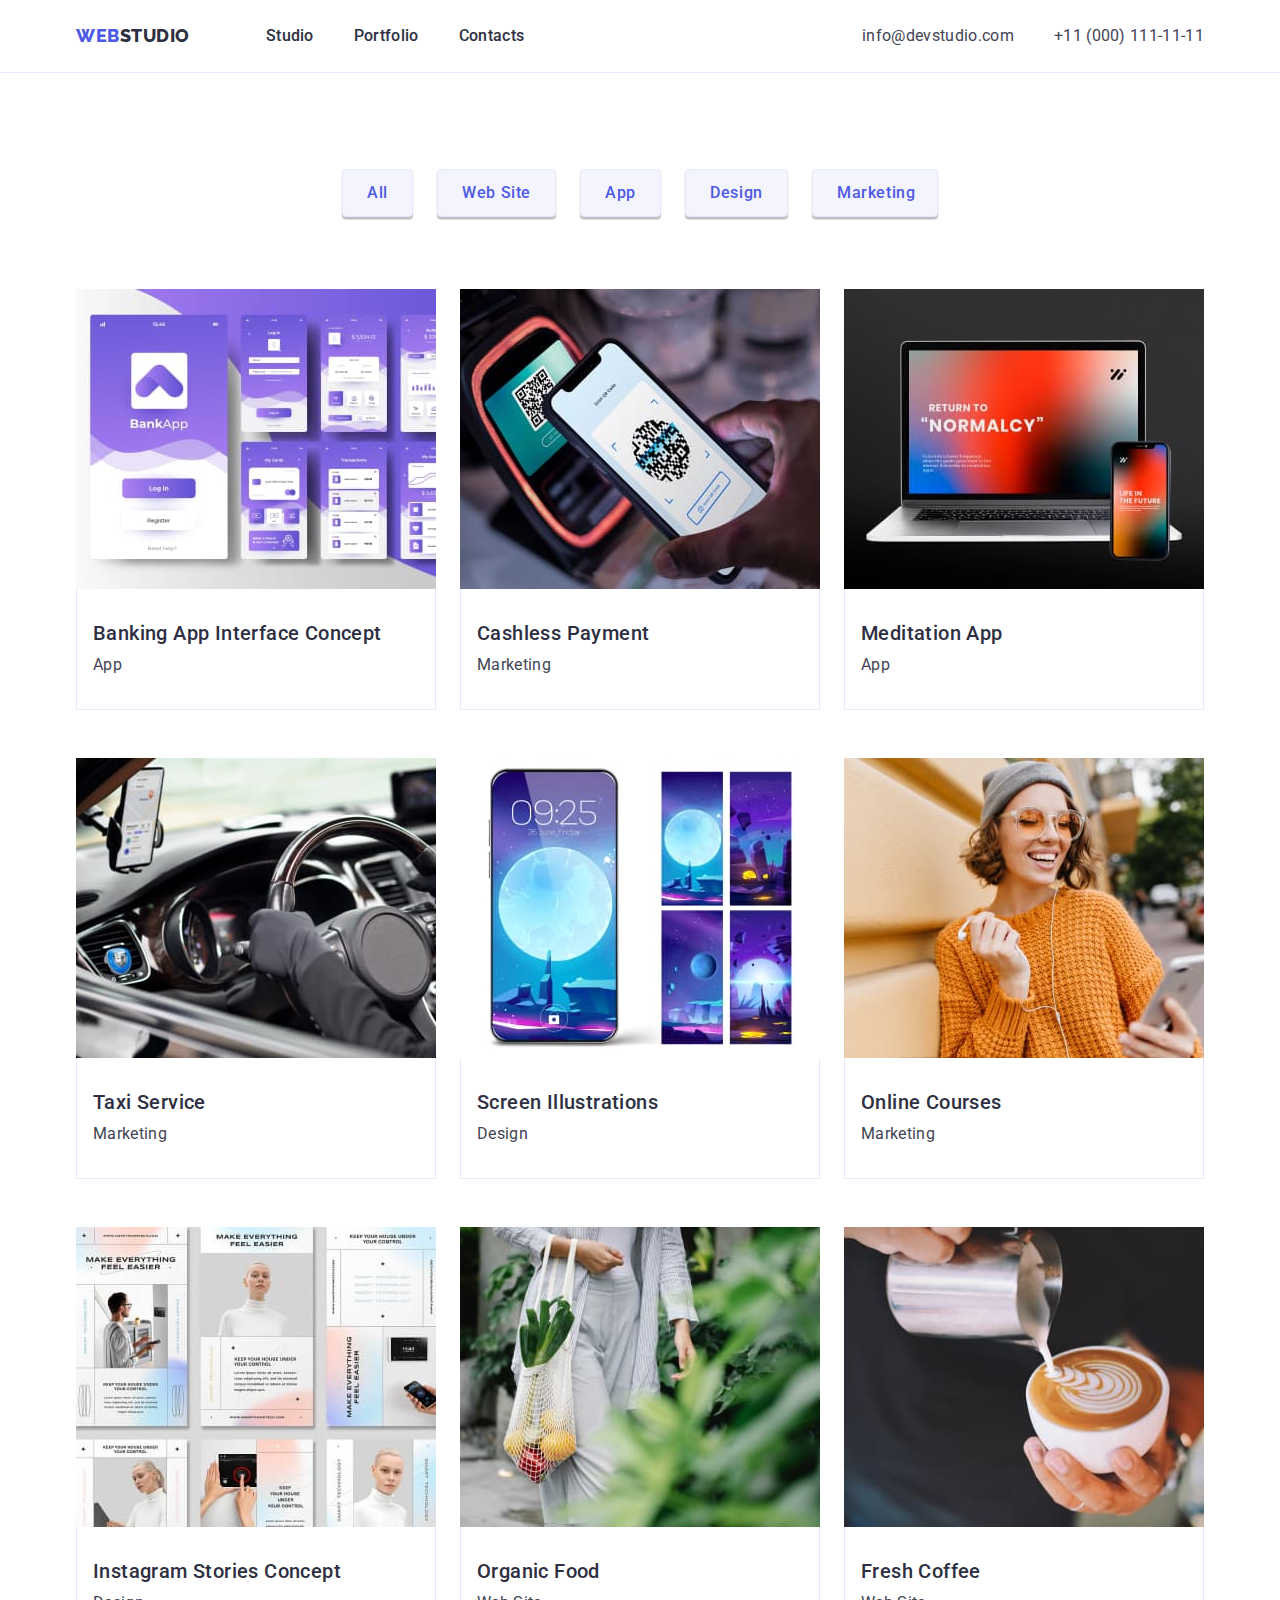
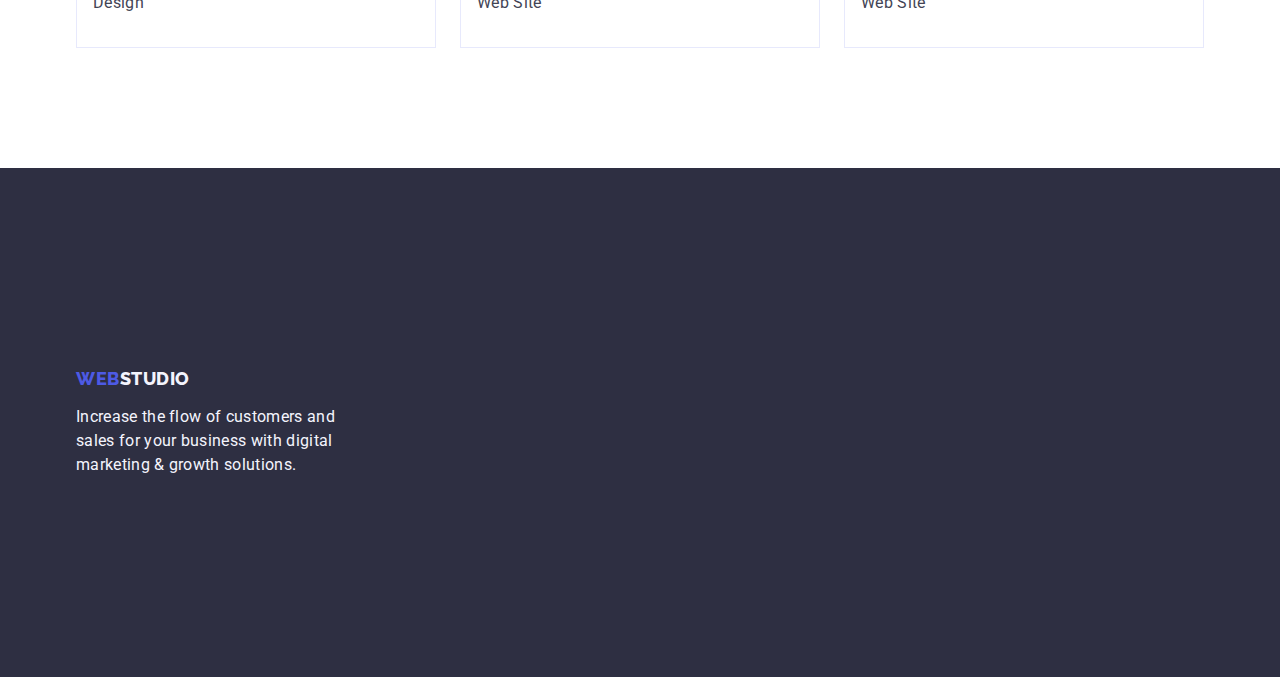
==== commit 1d4979c9: "test" ====
--- a/portfolio.html
+++ b/portfolio.html
@@ -1,142 +1,212 @@
 <!DOCTYPE html>
 <html lang="en">
-<head>
-    <meta charset="UTF-8">
-    <meta http-equiv="X-UA-Compatible" content="IE=edge">
-    <meta name="viewport" content="width=device-width, initial-scale=1.0">
-    <link rel="preconnect" href="https://fonts.googleapis.com">
-    <link rel="preconnect" href="https://fonts.gstatic.com" crossorigin>
-    <link href="https://fonts.googleapis.com/css2?family=Raleway:wght@800&family=Roboto:wght@400;500;700;900&display=swap" rel="stylesheet">
-    <link rel="stylesheet" href="https://cdnjs.cloudflare.com/ajax/libs/modern-normalize/1.1.0/modern-normalize.min.css" integrity="sha512-wpPYUAdjBVSE4KJnH1VR1HeZfpl1ub8YT/NKx4PuQ5NmX2tKuGu6U/JRp5y+Y8XG2tV+wKQpNHVUX03MfMFn9Q==" crossorigin="anonymous" referrerpolicy="no-referrer" />
-    <link rel="stylesheet" href="./css/styles.css">
-    <title>Document</title>
-</head>
-<body>
-    <header class="header">
-            <div class="container header-container">
-                    <nav class="header-nav">
-                        <a href="./index.html" class="logo" > <span class="colortext">Web</span>Studio</a>
-                        <ul class="header-menu">
-                            <li> <a class="header-nav-link" href="./index.html">Studio</a></li>
-                            <li> <a class="header-nav-link" href="#">Portfolio</a></li>
-                            <li> <a class="header-nav-link" href="#">Contacts</a></li>
-                        </ul>
-                    </nav>
-                    <address class="contacts-address">
-                        <ul class="contacts-list">
-                            <li class="contacts-item">
-                                <a class="contacts-link" href="mailto:info@devstudio.com">info@devstudio.com</a>
-                            </li>
-                            <li class="contacts-item">
-                                <a class="contacts-link" href="tel:+380961111111">+38 096 111 11 11</a>
-                            </li>
-                        </ul>
-                    </address>
-            </div>
-        </header>
+  <head>
+    <meta charset="UTF-8" />
+    <meta http-equiv="X-UA-Compatible" content="IE=edge" />
+    <meta name="viewport" content="width=device-width, initial-scale=1.0" />
+    <title>Portfolio</title>
+    <link rel="preconnect" href="https://fonts.googleapis.com" />
+    <link rel="preconnect" href="https://fonts.gstatic.com" crossorigin />
+    <link
+      href="https://fonts.googleapis.com/css2?family=Raleway:wght@800&family=Roboto:wght@400;500;700&display=swap"
+      rel="stylesheet"
+    />
+    <link
+      rel="stylesheet"
+      href="https://cdn.jsdelivr.net/npm/modern-normalize@1.1.0/modern-normalize.min.css"
+    />
+    <link rel="stylesheet" href="./css/styles.css" />
+  </head>
+
+  <body>
+    <header class="header header-main">
+      <div class="header-container container">
+        <!-- LOGO -->
+        <nav class="header-nav">
+          <a href="./index.html" class="header-logo link"
+            >Web<span class="logo-dark">Studio</span></a
+          >
+
+          <!--  -->
+          <ul class="header-list list">
+            <li class="header-item">
+              <a class="header-link link" href="./index.html">Studio</a>
+            </li>
+            <li class="header-item">
+              <a class="header-link link" href="./portfolio.html">Portfolio</a>
+            </li>
+            <li class="header-item">
+              <a class="header-link link" href="">Contacts</a>
+            </li>
+          </ul>
+        </nav>
+        <!-- address -->
+        <address class="header-contact">
+          <ul class="contact-list list">
+            <li>
+              <a class="header-cont link" href="mailto:info@devstudio.com">info@devstudio.com</a>
+            </li>
+            <li>
+              <a class="header-cont link" href="tel:+110001111111">+11 (000) 111-11-11</a>
+            </li>
+          </ul>
+        </address>
+      </div>
+    </header>
+
     <main>
-        <section class="container-portfolio">
-            <div class="container">
-                <h1 class="menu-navigation" hidden>Menu Navigation</h1>
-                    <ul class="list">
-                        <li class="nav-list"> <button class="nav-list-btn"> All </button> </li>
-                        <li class="nav-list"> <button class="nav-list-btn">Web Site</button></li>
-                        <li class="nav-list"> <button class="nav-list-btn">App</button></li>
-                        <li class="nav-list"> <button class="nav-list-btn">Design</button></li>
-                        <li class="nav-list"><button class="nav-list-btn">Marketing</button></li>
-                    </ul>
-                <ul class="portfolio-list">
-                    <li class="portfolio-item">
-                        <a class="link-portfolio" href="link">
-                            <img src="./images/portfolio1.jpg" width="360" height="300" alt="Banking App Interface Concept">
-                            <div class="portfolio-work">
-                                <h2 class="portfolio-title">Banking App Interface Concept</h2>
-                                <p class="portfolio-uptitle">App</p>
-                            </div>
-                        </a>
-                    </li>
-                    <li class="portfolio-item">
-                        <a class="link-portfolio" href="link">
-                            <img src="./images/portfolio2.jpg" width="360" height="300" alt="Cashless Payment">
-                            <div class="portfolio-work">
-                                <h2 class="portfolio-title">Cashless Payment</h2>
-                                <p class="portfolio-uptitle">Marketing</p>
-                            </div>
-                        </a>
-                    </li>
-                    <li class="portfolio-item">
-                        <a class="link-portfolio" href="link">
-                            <img src="./images/portfolio3.jpg" width="360" height="300" alt="Meditaion App">
-                            <div class="portfolio-work">
-                                <h2 class="portfolio-title">Meditaion App</h2>
-                                <p class="portfolio-uptitle">App</p>
-                            </div>
-                        </a>
-                    </li>
-                    <li class="portfolio-item">
-                        <a class="link-portfolio" href="link">
-                            <img src="./images/portfolio4.jpg" width="360" height="300" alt="Taxi Service">
-                            <div class="portfolio-work">
-                                <h2 class="portfolio-title">Taxi Service</h2>
-                                <p class="portfolio-uptitle">Marketing</p>
-                            </div>
-                        </a>
-                    </li>
-                    <li class="portfolio-item">
-                        <a class="link-portfolio" href="link">
-                            <img src="./images/portfolio5.jpg" width="360" height="300" alt="Screen Illustrations">
-                            <div class="portfolio-work">
-                                <h2 class="portfolio-title">Screen Illustrations</h2>
-                                <p class="portfolio-uptitle">Design</p>
-                            </div>
-                        </a>
-                    </li>
-                    <li class="portfolio-item">
-                        <a class="link-portfolio" href="link">
-                            <img src="./images/portfolio6.jpg" width="360" height="300" alt="Online Courses">
-                            <div class="portfolio-work">
-                                <h2 class="portfolio-title">Online Courses</h2>
-                                <p class="portfolio-uptitle">Marketing</p>
-                            </div>
-                        </a>
-                    </li>
-                    <li class="portfolio-item">
-                        <a class="link-portfolio" href="link">
-                            <img src="./images/portfolio7.jpg" width="360" height="300" alt="Instagram Stories Concept">
-                            <div class="portfolio-work">
-                                <h2 class="portfolio-title">Instagram Stories Concept</h2>
-                                <p class="portfolio-uptitle">Design</p>
-                            </div>
-                        </a>
-                    </li>
-                    <li class="portfolio-item">
-                        <a class="link-portfolio" href="link">
-                            <img src="./images/portfolio8.jpg" width="360" height="300" alt="Organic Food">
-                            <div class="portfolio-work">
-                                <h2 class="portfolio-title">Organic Food</h2>
-                                <p class="portfolio-uptitle">Web Site</p>
-                            </div>
-                        </a>
-                    </li>
-                    <li class="portfolio-item">
-                        <a class="link-portfolio" href="link">
-                            <img src="./images/portfolio9.jpg" width="360" height="300" alt="Fresh Coffee">
-                            <div class="portfolio-work">
-                                <h2 class="portfolio-title">Fresh Coffee</h2>
-                                <p class="portfolio-uptitle">Web Site</p>
-                            </div>
-                        </a>
-                    </li>
-                    </ul>
-            </div>
-             
-        </section> 
-    </main>  
+      <!--FilterBtn-->
+      <section class="filter">
+        <div class="container">
+          <h1 class="visually-hidden">Portfolio</h1>
+          <ul class="filter-list-btn list">
+            <li class="filter-list-items"
+              ><button type="button" class="filter-btn btn">All</button></li
+            >
+            <li class="filter-list-items"
+              ><button type="button" class="filter-btn btn">Web Site</button></li
+            >
+            <li class="filter-list-items"
+              ><button type="button" class="filter-btn btn">App</button></li
+            >
+            <li class="filter-list-items"
+              ><button type="button" class="filter-btn btn">Design</button></li
+            >
+            <li class="filter-list-items"
+              ><button type="button" class="filter-btn btn">Marketing</button></li
+            >
+          </ul>
+          <!--App-->
+
+          <ul class="filter-list list">
+            <li class="filter-list-item">
+              <a class="link" href=""
+                ><img
+                  src="./images/app/img.jpg"
+                  alt="foto-app-interface"
+                  width="360"
+                  height="300"
+                />
+                <div class="preview-desc">
+                  <h2 class="preview-title">Banking App Interface Concept</h2>
+                  <p class="preview-text">App</p>
+                </div>
+              </a>
+            </li>
+            <li class="filter-list-item">
+              <a class="link" href="">
+                <img src="./images/app/img-1.jpg" alt="foto-payment" width="360" height="300" />
+                <div class="preview-desc">
+                  <h2 class="preview-title">Cashless Payment</h2>
+                  <p class="preview-text">Marketing</p>
+                </div>
+              </a>
+            </li>
+            <li class="filter-list-item">
+              <a class="link" href=""
+                ><img
+                  src="./images/app/img-2.jpg"
+                  alt="foto-meditation-app"
+                  width="360"
+                  height="300"
+                />
+                <div class="preview-desc">
+                  <h2 class="preview-title">Meditation App</h2>
+                  <p class="preview-text">App</p>
+                </div>
+              </a>
+            </li>
+            <!--Design-->
+            <li class="filter-list-item"
+              ><a class="link" href=""
+                ><img src="./images/design/img.jpg" alt="foto-taxi" width="360" height="300" />
+                <div class="preview-desc">
+                  <h2 class="preview-title">Taxi Service</h2>
+                  <p class="preview-text">Marketing</p>
+                </div>
+              </a>
+            </li>
+            <li class="filter-list-item"
+              ><a class="link" href=""
+                ><img src="./images/design/img-1.jpg" alt="foto-screen" width="360" height="300" />
+                <div class="preview-desc">
+                  <h2 class="preview-title">Screen Illustrations</h2>
+                  <p class="preview-text">Design</p>
+                </div>
+              </a>
+            </li>
+            <li class="filter-list-item"
+              ><a class="link" href=""
+                ><img
+                  src="./images/design/img-2.jpg"
+                  alt="foto-girl-with-phone"
+                  width="360"
+                  height="300"
+                />
+                <div class="preview-desc">
+                  <h2 class="preview-title">Online Courses</h2>
+                  <p class="preview-text">Marketing</p>
+                </div>
+              </a>
+            </li>
+            <!--Marketing-->
+            <li class="filter-list-item"
+              ><a class="link" href=""
+                ><img
+                  src="./images/marketing/img.jpg"
+                  alt="foto-instagram-stories"
+                  width="360"
+                  height="300"
+                />
+                <div class="preview-desc">
+                  <h2 class="preview-title">Instagram Stories Concept</h2>
+                  <p class="preview-text">Design</p>
+                </div>
+              </a>
+            </li>
+            <li class="filter-list-item"
+              ><a class="link" href=""
+                ><img
+                  src="./images/marketing/img-1.jpg"
+                  alt="foto-organic-food"
+                  width="360"
+                  height="300"
+                />
+                <div class="preview-desc">
+                  <h2 class="preview-title">Organic Food</h2>
+                  <p class="preview-text">Web Site</p>
+                </div>
+              </a>
+            </li>
+            <li class="filter-list-item"
+              ><a class="link" href=""
+                ><img
+                  src="./images/marketing/img-2.jpg"
+                  alt="foto-coffee"
+                  width="360"
+                  height="300"
+                />
+                <div class="preview-desc">
+                  <h2 class="preview-title">Fresh Coffee</h2>
+                  <p class="preview-text">Web Site</p>
+                </div>
+              </a>
+            </li>
+          </ul>
+        </div>
+      </section>
+    </main>
+
     <footer class="footer">
-        <div class="container">
-            <a href="#" class="logo-footer" > <span class="colortext-footer">Web</span>Studio</a>
-            <p class="footer-uptitle">Increase the flow of customers and sales for your business with digital marketing & growth solutions.</p>
-        </div>
+      <div class="container footer-container">
+        <a href="./index.html" class="footer-logo link"
+          >Web<span class="logo-light">Studio</span></a
+        >
+        <p class="footer-desc"
+          >Increase the flow of customers and sales for your business with digital marketing &
+          growth solutions.</p
+        >
+      </div>
     </footer>
-</body>
+  </body>
 </html>
--- a/css/styles.css
+++ b/css/styles.css
@@ -1,469 +1,492 @@
+:root {
+    /* figma text color */
+    --color-iris: #4d5ae5;
+    --color-ocean: #404bbf;
+    --color-navy-blue: #2e2f42;
+    --color-green: #31d0aa;
+    --color-slate: #434455;
+    --color-light-slate: #8e8f99;
+    --color-cornflower: #e7e9fc;
+    --color-cloud: #f4f4fd;
+    --color-navy-blue-modal: #2e2f42;
+    --color-grey: #2e2f42;
+    --color-white: #ffffff;
+    --color-dairy: #fcfcfc;
+
+
+    /* fonts */
+    --primary-font: 'roboto', sens-serif;
+}
 
 body {
-font-family: 'Roboto', sans-serif;
-    
-}
-
-.container {
-    width: 100%;
-    max-width: 1158px;
-    margin: 0 auto;
-    padding: 0px 15px;
+    font-family: "Roboto", sans-serif;
+
+    font-size: 16px;
+    line-height: 1.5;
+    letter-spacing: 0.02em;
+    color: var(--color-slate);
+    background-color: var(--color-white);
+}
+
+.visually-hidden {
+    position: absolute;
+    width: 1px;
+    height: 1px;
+    margin: -1px;
+    border: 0;
+    padding: 0;
+
+    white-space: nowrap;
+    clip-path: inset(100%);
+    clip: rect(0 0 0 0);
+    overflow: hidden;
+}
+
+
+/* reset start */
+h1,
+h2,
+h3,
+h4,
+h5,
+h6,
+p,
+ul {
+    margin: 0;
 }
 
 img {
     display: block;
-}
-
-
-:root {
-}
-
-p,
-h1, 
-h2, 
-h3, 
-h4, 
-h5 {
-    margin: 0;
-}
-
-ul {
+
+}
+
+.list {
+    list-style: none;
     margin: 0;
     padding: 0;
 }
 
-
-
-.hero, .feature, .team, .work {
-    padding: 120px 0;
-}
-
-
-.logo {
-    font-family: 'Raleway';
-    font-style: normal;
+.link {
+    text-decoration: none;
+}
+
+/* reset end */
+.container {
+    width: 1158px;
+    margin-left: auto;
+    margin-right: auto;
+    padding-left: 15px;
+    padding-right: 15px;
+
+
+    /* outline: 2px solid red;
+    outline-offset: -2px; */
+}
+
+/* base Styles */
+.section {}
+
+.header-logo {
+    font-family: "Raleway", sans-serif;
     font-weight: 800;
     font-size: 18px;
-    line-height: 1.3333;
-    display: flex;
-    align-items: center;
+    line-height: 1.17;
     letter-spacing: 0.03em;
     text-transform: uppercase;
-    color: #2E2F42;
+    color: var(--color-iris);
     text-decoration: none;
     margin-right: 76px;
-
- }
-
- .colortext {
-    color: #4D5AE5;
-    }
-
-
-/* HEADER */
+}
+
+.footer-logo {
+    display: inline-block;
+    font-family: "Raleway", sans-serif;
+    font-weight: 800;
+    font-size: 18px;
+    line-height: 1.17;
+    letter-spacing: 0.03em;
+    text-transform: uppercase;
+    color: var(--color-iris);
+    text-decoration: none;
+    margin-bottom: 16px;
+
+}
+
+.logo-dark {
+    color: var(--color-navy-blue);
+}
+
+.logo-light {
+    color: var(--color-cloud);
+}
+
+/* Header Styles */
+
 .header {
-    background-color: white;
-    border-bottom-style: solid;
-    border-bottom-color: #E7E9FC;
-    border-bottom-width: 1px;
+    border-bottom: 1px solid var(--color-cornflower);
+}
+
+
+
+.header-container {
+    display: flex;
+    align-items: center;
+}
+
+.header-nav {
+    display: flex;
+    align-items: center;
+}
+
+.logo {}
+
+.logo-dark {}
+
+.header-list {
+
+    color: var(--color-navy-blue);
+    display: flex;
+    align-items: center;
     gap: 40px;
-    padding: 0 15px 0 15px;
-
-}
-
-.header-container {
+}
+
+
+.header-item {
+    /*  */
+}
+
+.header-link {
+    font-family: 'Roboto';
+    font-weight: 500;
+    font-size: 16px;
+    line-height: 1.5;
+    letter-spacing: 0.02em;
+    color: var(--color-navy-blue);
+    display: block;
+    padding: 24px 0px;
+}
+
+.header-link:hover,
+.header-link:focus {
+    color: var(--color-ocean)
+}
+
+.header-contact {
+    font-style: normal;
+    margin-left: auto;
+}
+
+.contact-list {
     display: flex;
     align-items: center;
-}
-
-.header-nav {
-    display: flex;
-    align-items: center;
-    list-style: none;
-    flex-grow: 1;
-    margin-right: auto;
-    
-}
-
-.header-menu {
-    display: flex;
-    list-style: none;
     gap: 40px;
-    
-}
-
-.header-nav-link:hover,
-.header-nav-link:focus {
-color: #404BBF;
-}
-
-.header-nav-link {
-    font-weight: 500;
-    font-size: 14px;
-    line-height: 1.5;
-    letter-spacing: 0.02em;
-    color: #2E2F42;
+}
+
+.header-cont {
+    font-family: var(--primary-font);
+    font-style: normal;
+    font-size: 16px;
+    line-height: 1.5;
+    letter-spacing: 0.02em;
+    color: var(--color-slate);
     text-decoration: none;
-    display: flex;
-    padding: 24px 0;
- 
-}
-
-.contacts-address {
-    font-style: inherit;
-}
-
-.contacts-list {
-    list-style-type: none;
-    text-decoration: none;
-    display: flex;
-    gap: 40px;
-}
-        
-.contacts-link {
-font-weight: 400;
-font-size: 16px;
-line-height: 1.5;
-letter-spacing: 0.02em;
-color: #434455;
-text-decoration: none;
-list-style: none;
-margin-right: 40px;
-}
-
-.contacts-link:hover,
-.contacts-link:focus {
-    
-    color: #404BBF;
-} 
-
-    /* HERO */
+    display: block;
+    padding: 24px 0px;
+}
+
+.header-cont:hover,
+.header-cont:focus {
+    color: var(--color-ocean);
+}
+
+/* Hero Styles */
 .hero {
-    background: #2E2F42;
     padding-top: 188px;
     padding-bottom: 188px;
-}
-
-.hero-container {
-
-}
+    font-family: "Roboto", sans-serif;
+    background-color: var(--color-navy-blue);
+}
+
+/* .hero-title-container {
+
+    padding-bottom: 48px;
+    padding-left: 0;
+    padding-right: 0;
+    
+} */
+
 
 .hero-title {
-font-size: 56px;
-line-height: 1.0714;
-text-align: center;
-letter-spacing: 0.02em;
-color: #FFFFFF;
-margin: 0 auto 48px auto;
-max-width: 496px;
-}
-
-.hero-btn {
-font-family: inherit;
-font-weight: 500;
-font-size: 16px;
-line-height: 1.5;
-display: flex;
-/* align-items: center; */
-display: block;
-letter-spacing: 0.04em;
-color: #FFFFFF;
-background: #4D5AE5;
-border: none;
-box-shadow: 0px 4px 4px rgba(0, 0, 0, 0.15);
-border-radius: 4px;
-padding: 16px;
-margin: 0 auto;
-min-width: 169px;
-height: 56px;
-cursor: pointer;
-}
-
-/* FEATURE */
+    max-width: 496px;
+    font-family: var(--primary-font);
+    font-size: 56px;
+    line-height: 1.07;
+    text-align: center;
+    letter-spacing: 0.02em;
+    color: var(--color-white);
+    margin-left: auto;
+    margin-right: auto;
+    margin-bottom: 48px;
+}
+
+
+/* BUTTON */
+
+.btn {
+    display: flex;
+    align-items: center;
+    font-family: "Roboto", sans-serif;
+    font-weight: 500;
+    font-size: 16px;
+    line-height: 1.5;
+    letter-spacing: 0.04em;
+    cursor: pointer;
+    border-radius: 4px;
+    border: none;
+}
+
+.hero-button {
+    display: block;
+    padding: 16px 32px;
+    margin-left: auto;
+    margin-right: auto;
+    background-color: var(--color-iris);
+    color: var(--color-white);
+    min-width: 169px;
+    height: 56px;
+    box-shadow: 0px 4px 4px rgba(0, 0, 0, 0.15);
+    border: none;
+}
+
+.hero-button:hover,
+.hero-button:focus {
+    background-color: var(--color-ocean);
+}
+
+
+
+
+
+
+/* FEATURE Styles */
 
 .feature {
-    padding-top: 120px;
-    padding-bottom: 120px;
+    padding: 120px 0
+}
+
+.feature-title {
+    font-family: "Roboto", sans-serif;
+    font-weight: 700;
+    font-size: 56px;
+    line-height: 1.11;
+    text-align: center;
+    letter-spacing: 0.02em;
+    text-transform: capitalize;
+    color: var(--color-navy-blue);
+
 }
 
 .feature-list {
-list-style-type: none;
-display: flex;
-gap: 24px;
-/* flex-basis: calc(( 100% - 72px )/ 4); */
-/* padding-right: 24px; */
-/* gap: 24px; */
-/* flex-wrap: wrap; */
-
-}
-
-.scroll-box {
-    flex-basis: calc((100%-72px)/4);
+    display: flex;
     gap: 24px;
 
-}
-
-.feature-title {
+
+
+}
+
+.feature-item {}
+
+.feature-undertitle {
+    font-family: var(--primary-font);
     font-weight: 500;
     font-size: 20px;
     line-height: 1.2;
     letter-spacing: 0.02em;
-    color: #2E2F42;
+    color: var(--color-navy-blue);
     margin-bottom: 8px;
+}
+
+.feature-desc {
+    font-family: 'Roboto', sans-serif;
+    font-size: 16px;
+    line-height: 1.5x;
+    letter-spacing: 0.02em;
+    color: var(--color-slate);
+    width: 264px;
+}
+
+.benefits {
+    padding-bottom: 120px;
+}
+
+.section {}
+
+.benefits-title {
+    margin-bottom: 72px;
+    font-family: var(--primary-font);
+    font-weight: 700;
+    font-size: 36px;
+    line-height: 1.11;
+    text-align: center;
+    letter-spacing: 0.02em;
+    text-transform: capitalize;
+    color: var(--color-grey);
+}
+
+.benefits-list {
+    display: flex;
+    gap: 24px;
+}
+
+.benefits-list-item {}
+
+.team {
+    padding: 120px 0;
+    background-color: var(--color-cloud);
+}
+
+.team-title {
+    margin-bottom: 72px;
+    font-family: var(--primary-font);
+    font-weight: 700;
+    font-size: 36px;
+    line-height: 1.11;
+    text-align: center;
+    letter-spacing: 0.02em;
+    text-transform: capitalize;
+    color: var(--color-navy-blue);
+
+}
+
+.team-list {
+    display: flex;
+    flex-wrap: wrap;
+    gap: 24px;
+}
+
+.team-item {
+    width: calc((100% - 3 * 24px) / 4);
+    background-color: var(--color-white);
+
+}
+
+.team-item-desc {
+    padding: 32px 16px;
+    box-shadow: 0px 1px 6px rgba(46, 47, 66, 0.08), 0px 1px 1px rgba(46, 47, 66, 0.16), 0px 2px 1px rgba(46, 47, 66, 0.08);
+    border-radius: 0px 0px 4px 4px;
+}
+
+.team-undertitle {
+    margin-bottom: 8px;
+    font-family: var(--primary-font);
+    font-weight: 500;
+    font-size: 20px;
+    line-height: 1.2;
+    text-align: center;
+    letter-spacing: 0.02em;
+    color: var(--color-navy-blue);
+}
+
+.team-desc {
+    font-family: 'Roboto';
+
+
+    font-size: 16px;
+    line-height: 1.5;
+    text-align: center;
+    letter-spacing: 0.02em;
+    color: var(--color-slate);
+}
+
+.footer {
+    text-decoration: none;
+    background-color: var(--color-navy-blue);
+    padding-top: 100px;
+    padding-bottom: 100px;
+}
+
+.footer-container {
+    padding-top: 100px;
+    padding-bottom: 100px;
+}
+
+.footer-desc {
+    font-family: 'Roboto' sans-serif;
+    font-size: 16px;
+    line-height: 1.5;
+    letter-spacing: 0.02em;
+    color: var(--color-cloud);
+    width: 264px;
+}
+
+
+
+/* portfolio  */
+
+.filter {
+    padding: 96px 0 120px 0;
+}
+
+.filter-list-btn {
+    display: flex;
+    justify-content: center;
+    gap: 24px;
+    margin-bottom: 72px;
+}
+
+.filter-list {
+    display: flex;
+    flex-wrap: wrap;
+    column-gap: 24px;
+    row-gap: 48px;
+
+}
+
+.filter-list-item {
+    width: calc((100% - 48px) / 3);
+}
+
+.preview-desc {
+    padding: 32px 16px;
+    border-right: 1px solid var(--color-cornflower);
+    border-bottom: 1px solid var(--color-cornflower);
+    border-left: 1px solid var(--color-cornflower);
     
 }
 
-.feature-uptitle {
-font-size: 16px;
-line-height: 1.5;
-letter-spacing: 0.02em;
-color: #434455;
-
- }
-
- /* WORK */
-
- .work-container {
-    
- }
-/* 
- .work {
-    padding-bottom: 120px;
- } */
-
-
- .work-title {
-font-size: 36px;
-line-height: 1.1111;
-text-align: center;
-letter-spacing: 0.02em;
-text-transform: capitalize;
-color: #2E2F42;
-margin-bottom: 72px;
-
- }
-
- .work-list {
-list-style-type: none;
-display: flex;
-gap: 24px;
-justify-content: center;
-}
-
-.work-list-item {
-    flex-basis: calc((100% - 48px) / 3);
-}
-
-/* TEAM */
-
-.team {
-background-color: #F4F4FD;
-}
-
-.team-title {
-font-size: 36px;
-line-height: 1.1111;
-text-align: center;
-letter-spacing: 0.02em;
-text-transform: capitalize;
-color: #2E2F42;
-margin-bottom: 72px;
-}
-
-.team-list {
-list-style-type: none;
-display: flex;
-gap: 24px;
-flex-wrap: wrap;
-padding-left: 0px;
-
-
-}
-
-.list-item {
-flex-basis: calc(( 100% - 72px ) / 4);
-background-color: white;
-border: #E7E9FC;
-border-width:  1px;
-border-style: solid;
-border-radius: 0px 0px 4px 4px;
-}
-.photo {
-    margin-bottom: 32px;
-    display: block;
-    max-width: 100%;
-     
-}
-
-.team-member {
-    padding: 32px 16px;
-    border-radius: 0px 0px 4px 4px;
-
-
-}
-.member {
-font-weight: 500;
-font-size: 20px;
-line-height: 1.2;
-text-align: center;
-letter-spacing: 0.02em;
-color: #2E2F42;
-margin-bottom: 8px;
-}
-
-.member-position {
-font-size: 16px;
-line-height: 1.5;
-text-align: center;
-letter-spacing: 0.02em;
-color: #434455;
-    
-}
-
-/* FOOTER */
-
-.footer {
-background-color: #2E2F42;
-padding-top: 100px;
-padding-bottom: 100px;
-
-}
-
-.footer-uptitle {
-font-size: 16px;
-line-height: 1.5;
-letter-spacing: 0.02em;
-color: #E7E9FC;
-max-width: 264px;
-    
-}
-
-.logo-footer {
-    font-family: 'Raleway';
-    font-style: normal;
-    font-weight: 800;
-    font-size: 18px;
-    line-height: 1.1666;
-    display: flex;
-    align-items: center;
-    letter-spacing: 0.03em;
-    text-transform: uppercase;
-    text-decoration: none;
-    color: #F4F4FD;
-    margin-bottom: 16px;
-    display: inline-block;
-    
-}
-
-.colortext-footer {
-    font-family: 'Raleway';
-    font-style: normal;
-    font-weight: 800;
-    font-size: 18px;
-    line-height: 1.1666;
-    display: flex;
-    align-items: center;
-    letter-spacing: 0.03em;
-    text-transform: uppercase;
-    color: #4D5AE5;
-    display: inline-block;
-    
-}
-
-
-/*----------------------------------------PORTFOLIO--------------------------------------------- */
-.container-portfolio {
-    padding: 96px 120px;
-}
-.list {
-    list-style: none;
-    text-decoration: none;
-    display: flex;
-    justify-content: center; 
-    gap: 24px;
-    margin-bottom: 72px;    
-     
-}
-
-img {
-    display: block;
-}
-
-.nav-list-btn {
-font-family: inherit;
-font-weight: 500;
-font-size: 16px;
-line-height: 1.5;
-display: flex;
-align-items: center;
-text-align: center;
-letter-spacing: 0.04em;
-color: #4D5AE5;
-min-width: 69px;
-padding: 12px 24px;
-margin-bottom: 72px;
-background: #F4F4FD;
-border: 1px solid #E7E9FC;
-border-radius: 4px;
-
-}
-
-.nav-list-btn:hover,
-.nav-list-btn:focus {
-color: #FFFFFF;
-background-color:#404BBF;
-border: 1px solid transparent; 
-
-}
-
-.portfolio-work {
-    padding: 32px 16px;
-    border: 1px solid #e7e9fc;
-    border-top: none;
-    text-decoration: none;
-
-}
-
-.portfolio-list {
-list-style-type: none;
-display: flex;
-gap: 24px;
-flex-wrap: wrap;
-padding-left: 0px;
-padding-bottom: 120px;
-row-gap: 48px;
-
-}
-
-.portfolio-item {
-    /* max-width: 360px; */
-    width: calc((100% - 48px) / 3); 
-   
-}
-
-.portfolio-item:nth-child(3n+1) {
-    margin-right: 0px;
-}
-
-.portfolio-title {
-font-weight: 500;
-font-size: 20px;
-line-height: 1.2;
-letter-spacing: 0.02em;
-color: #2E2F42;
-margin-bottom: 8px;
-
-}
-
-.portfolio-uptitle {
-    font-size: 16px;
-    line-height: 1.5;
-    letter-spacing: 0.02em;
-    color: #434455;
-    margin-top: 0;
-}
-
-.link-portfolio {
-    text-decoration: none;
-}
+.preview-title {
+    margin-bottom: 8px;
+    font-weight: 500;
+    font-size: 20px;
+    line-height: 1.2;
+    letter-spacing: 0.02em;
+    color: var(--color-navy-blue);
+}
+
+.preview-text {
+    font-size: 16px;
+    line-height: 1.5;
+    letter-spacing: 0.02em;
+    color: var(--color-slate);
+}
+
+/* BUTTON portfolio */
+.filter-btn {
+
+    padding: 12px 24px;
+    max-width: 126px;
+    min-width: 69px;
+    height: 48px;
+    text-align: center;
+    color: var(--color-iris);
+    background-color: var(--color-cloud);
+    box-shadow: 0px 3px 1px rgba(0, 0, 0, 0.1), 0px 2px 1px rgba(0, 0, 0, 0.08), 0px 2px 2px rgba(0, 0, 0, 0.12);
+    border: 1px solid var(--color-cornflower);
+}
+
+.filter-btn:hover,
+.filter-btn:focus {
+    color: var(--color-white);
+    background-color: var(--color-ocean);
+    border: 1px solid transparent;
+}